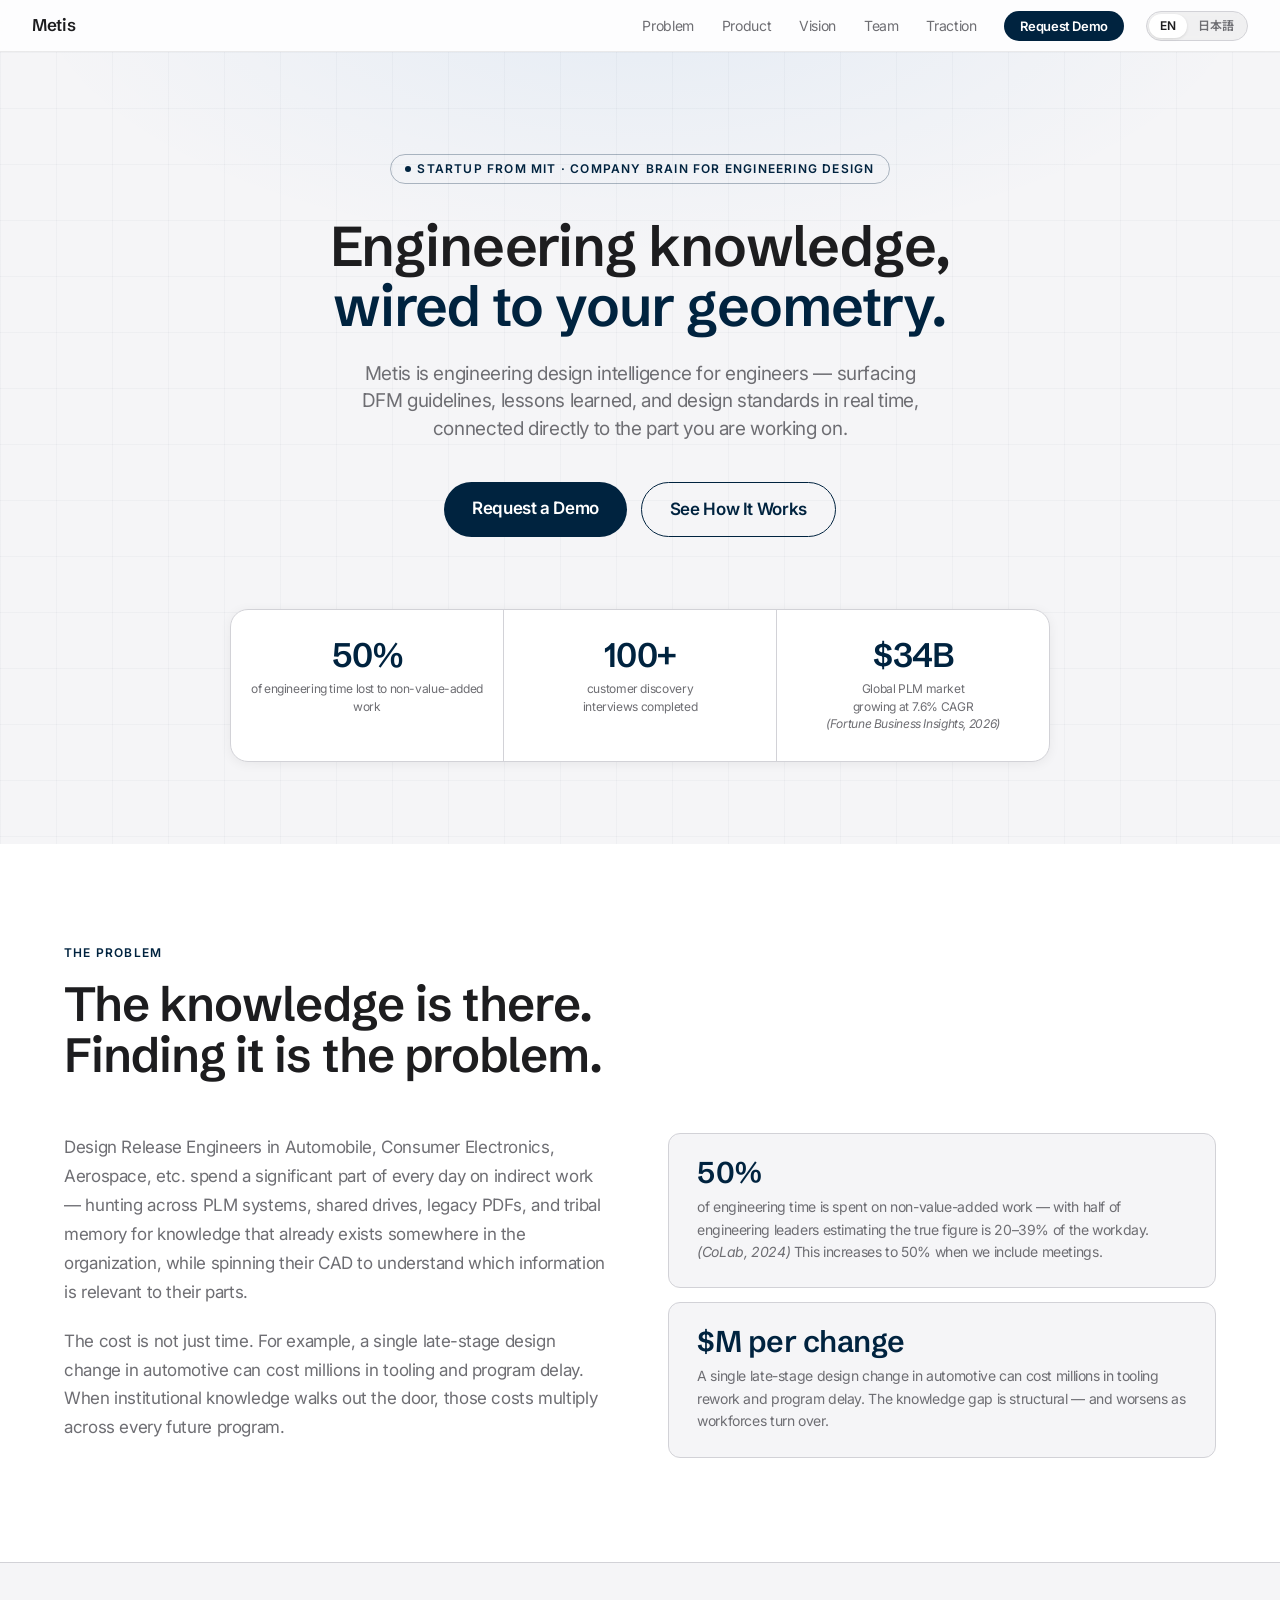
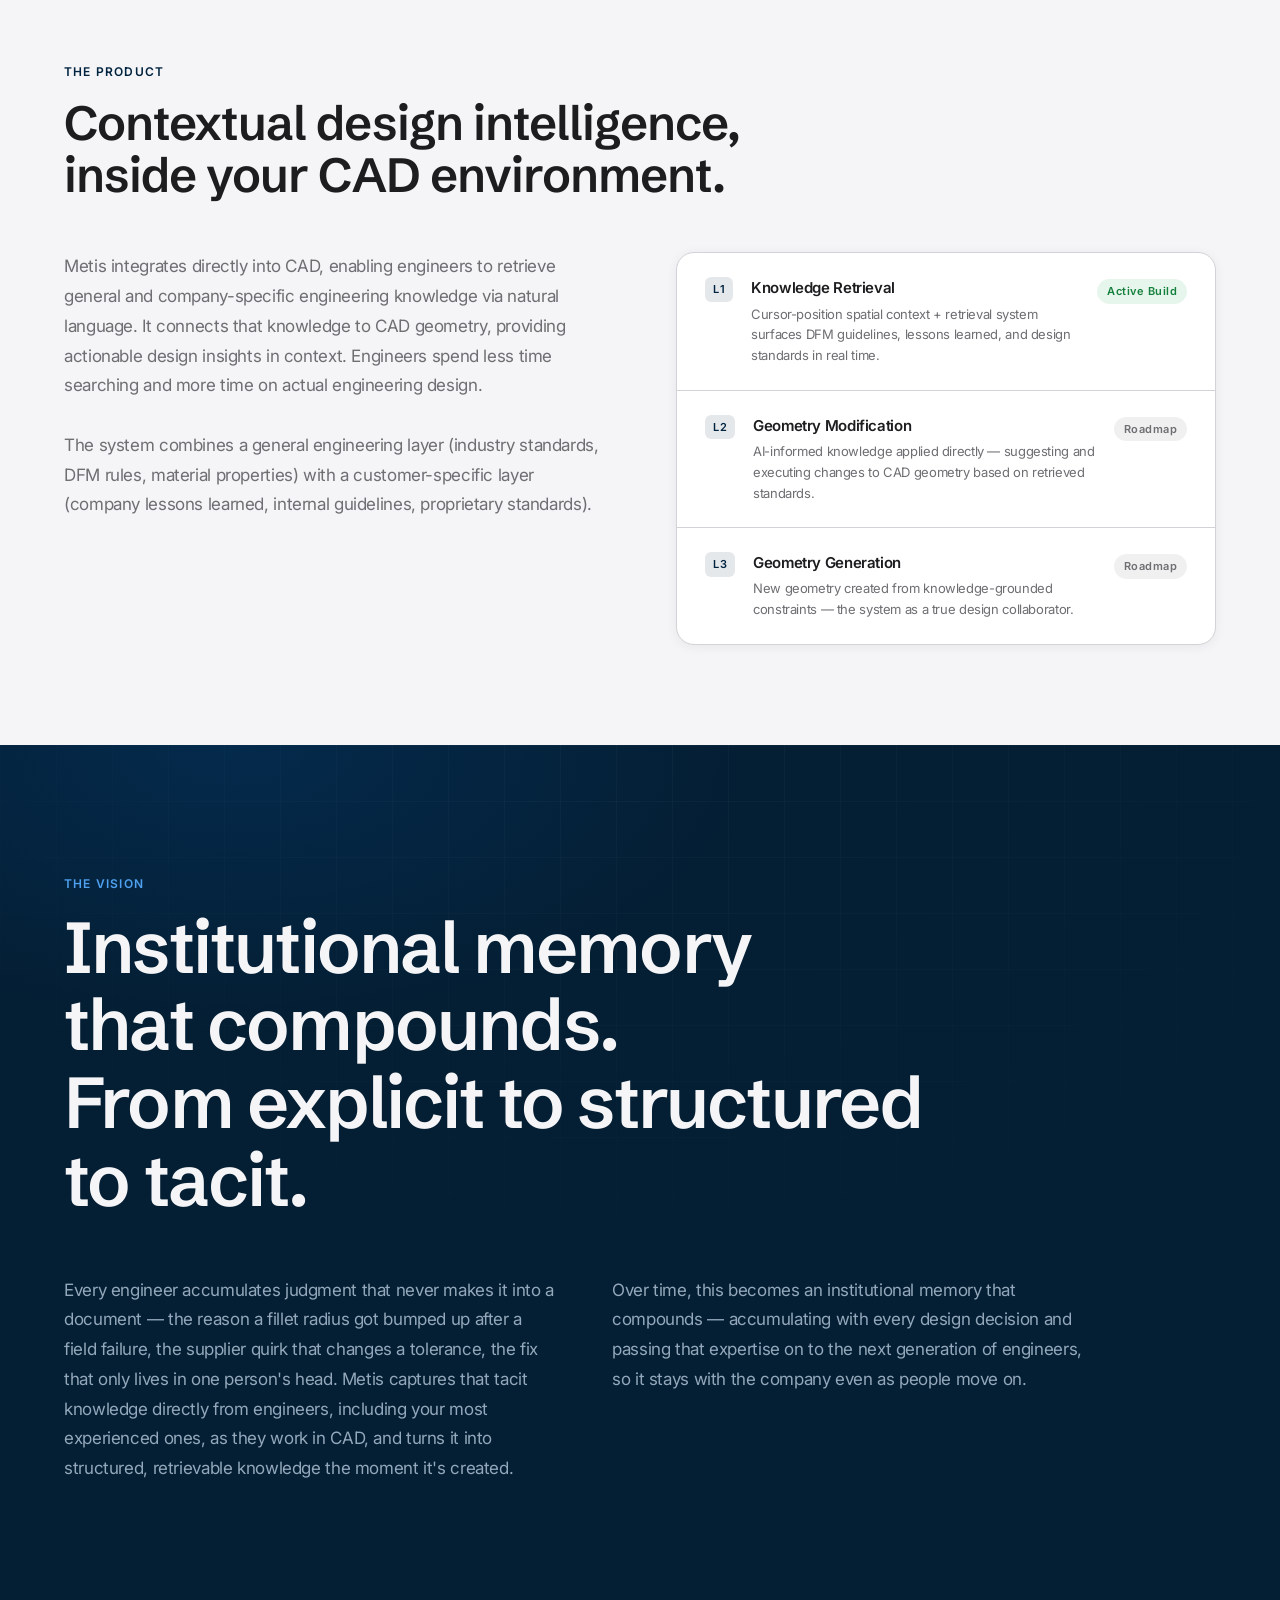
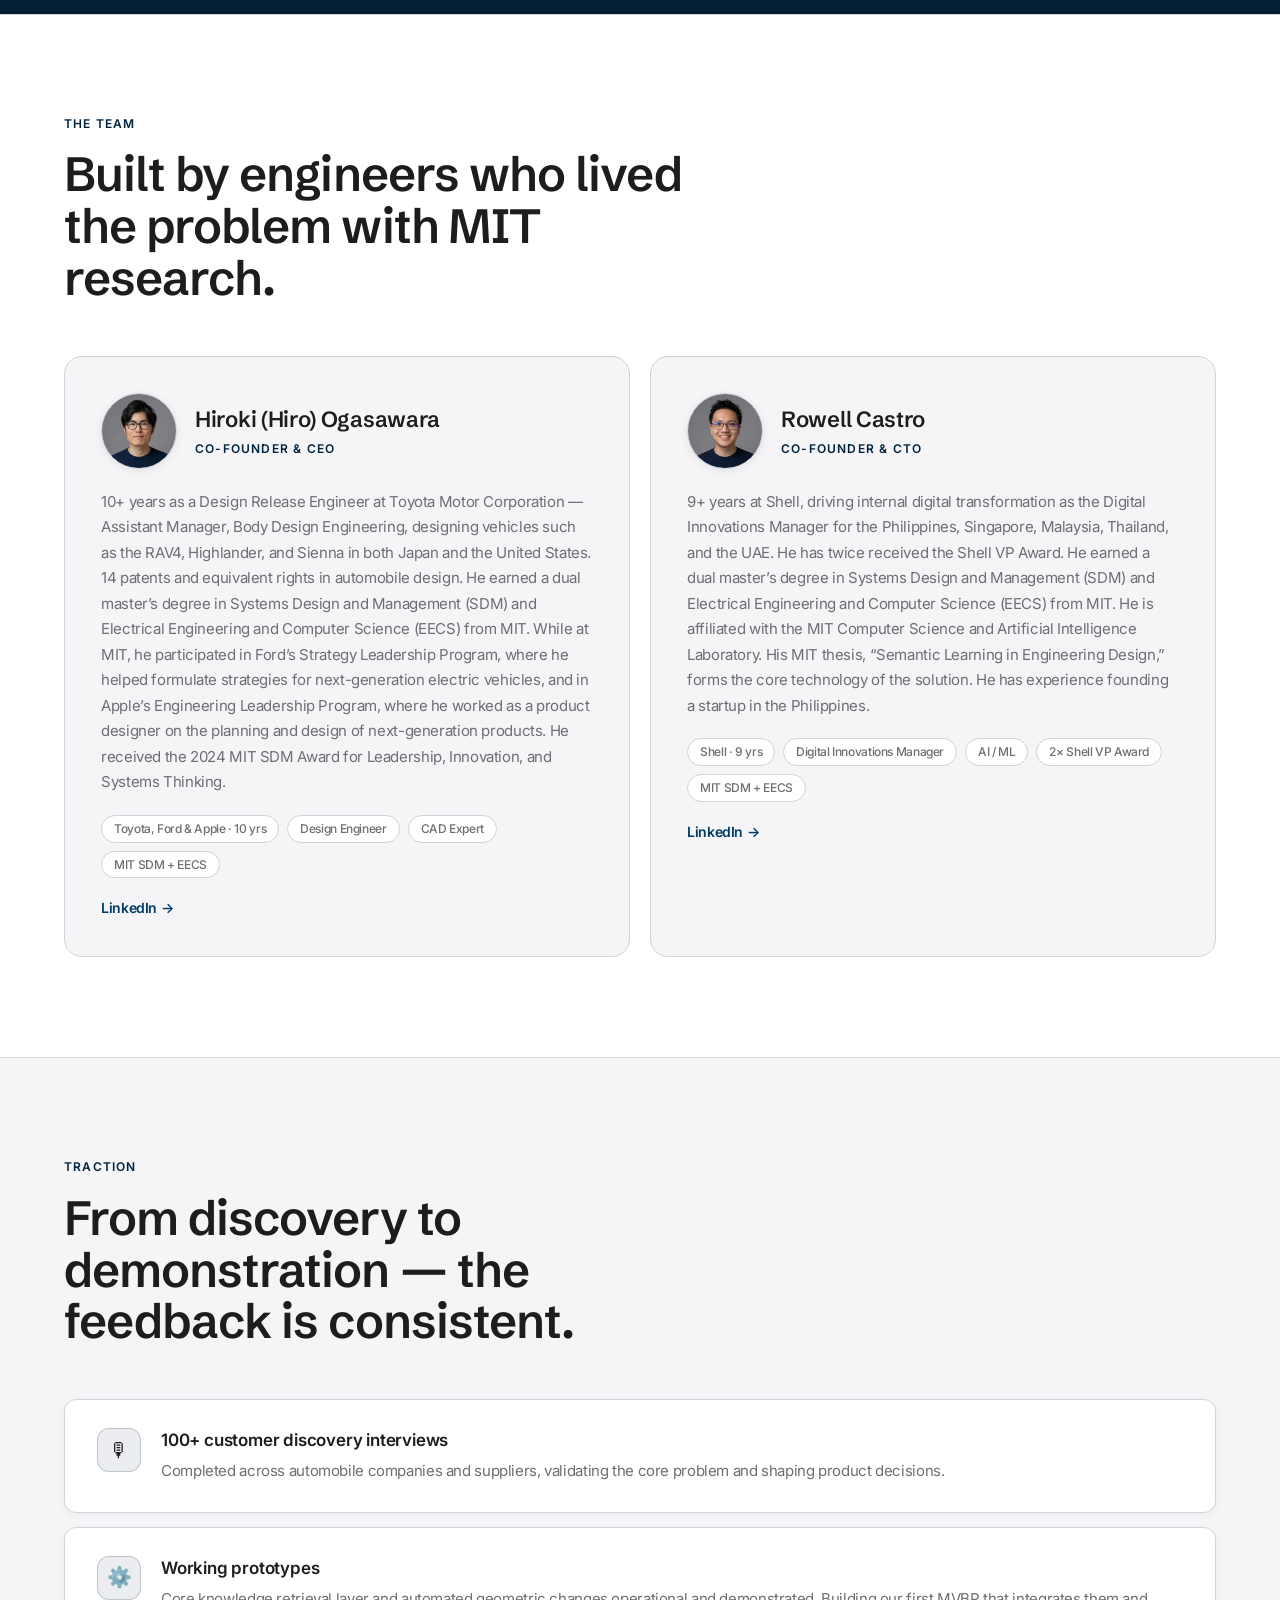
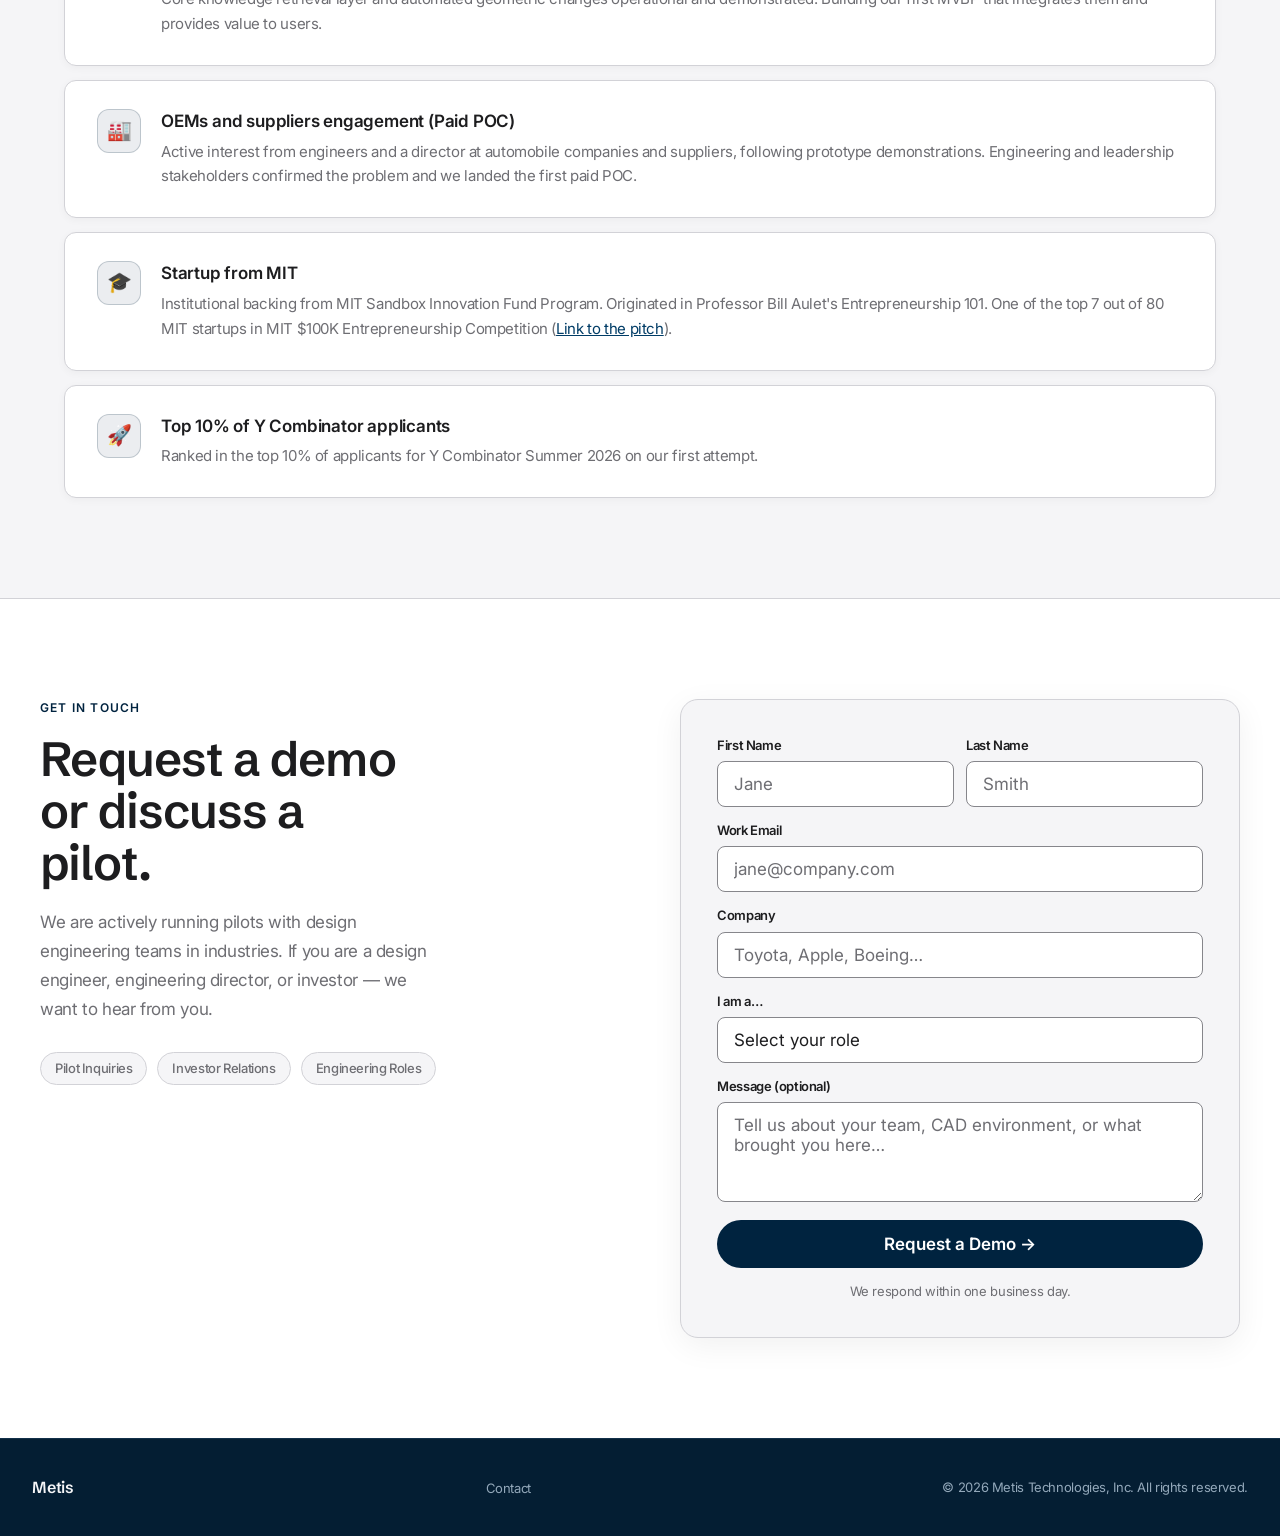
==== index.html @ aa8d649a "logo" ====
<!DOCTYPE html>
<html lang="en">
<head>
  <meta charset="UTF-8" />
  <meta name="viewport" content="width=device-width, initial-scale=1.0"/>
  <title>Metis - Company Brain for Engineering Design</title>
  <meta name="description" content="AI-powered knowledge retrieval and intelligent layer for CAD. Connecting DFM guidelines, lessons learned, and design standards directly to your geometry."/>
  <link rel="canonical" href="https://metistec.ai/"/>
  <meta property="og:type" content="website"/>
  <meta property="og:title" content="Metis - Company Brain for Engineering Design"/>
  <meta property="og:description" content="AI-powered knowledge retrieval and intelligent layer for CAD. Connecting DFM guidelines, lessons learned, and design standards directly to your geometry."/>
  <meta property="og:url" content="https://metistec.ai/"/>
  <meta property="og:image" content="https://metistec.ai/og-image.png"/>
  <meta property="og:image:width" content="1200">
  <meta property="og:image:height" content="630">
  <meta property="og:image:alt" content="Metis - Company Brain for Engineering Design">
  <meta name="twitter:card" content="summary_large_image"/>
  <meta name="twitter:title" content="Metis - Company Brain for Engineering Design"/>
  <meta name="twitter:description" content="AI-powered knowledge retrieval and intelligent layer for CAD. Connecting DFM guidelines, lessons learned, and design standards directly to your geometry."/>
  <meta name="twitter:image" content="https://metistec.ai/og-image.png"/>
  <script type="application/ld+json">
  {
    "@context": "https://schema.org",
    "@type": "Organization",
    "name": "Metis",
    "legalName": "Metis Technologies, Inc.",
    "url": "https://metistec.ai/",
    "logo": "https://metistec.ai/logo-mark.svg",
    "description": "AI-powered knowledge retrieval and intelligent layer for CAD. Connecting DFM guidelines, lessons learned, and design standards directly to your geometry."
  }
  </script>
  <link rel="icon" type="image/svg+xml" href="/favicon.svg">
  <link rel="icon" type="image/png" sizes="512x512" href="/favicon-512.png">
  <link rel="apple-touch-icon" href="/apple-touch-icon.png">
  <link rel="preconnect" href="https://fonts.googleapis.com"/>
  <link rel="preconnect" href="https://fonts.gstatic.com" crossorigin/>
  <link href="https://fonts.googleapis.com/css2?family=Inter:opsz,wght@14..32,400;14..32,500;14..32,600;14..32,700&family=Schibsted+Grotesk:wght@500;600;700&family=Noto+Sans+JP:wght@400;500;600;700&family=JetBrains+Mono:wght@400;600&display=swap" rel="stylesheet"/>
  <style>
    :root {
      /* Canvases */
      --bg-light: #f5f5f7;
      --bg-white: #ffffff;
      --bg-dark:  #041e33;   /* deep brand navy — derived from --navy, not neutral graphite */

      /* Text — light surfaces */
      --ink:    #1d1d1f;
      --text-2: #6e6e73;

      /* Text — dark surfaces */
      --ink-dark:    #f5f5f7;
      --text-dark-2: #93a8ba;

      /* Accent (navy + blue family, v0.4) */
      --navy:        #00233f;   /* primary brand, light canvas */
      --navy-link:   #003c66;   /* inline links, light canvas */
      --blue:        #0369ce;   /* accent on light canvas */
      --blue-bright: #4ea1f0;   /* accent on dark navy canvas */

      /* Borders */
      --border-soft: #d2d2d7;
      --border-mid:  #86868b;
      --border-dark: #12304a;

      /* Fonts (JP glyphs fall through Latin faces to Noto Sans JP / Hiragino) */
      --font-display: 'Schibsted Grotesk', 'SF Pro Display', 'Inter Tight', Inter, 'Noto Sans JP', 'Hiragino Kaku Gothic ProN', 'Yu Gothic', 'Helvetica Neue', Helvetica, Arial, sans-serif;
      --font-text:    'SF Pro Text', Inter, 'Noto Sans JP', 'Hiragino Kaku Gothic ProN', 'Yu Gothic', 'Helvetica Neue', Helvetica, Arial, sans-serif;
      --font-mono:    'SF Mono', 'JetBrains Mono', ui-monospace, Menlo, Monaco, monospace;

      /* Radius scale */
      --r-xs:   4px;
      --r-sm:   6px;
      --r-md:   8px;
      --r-lg:   12px;
      --r-xl:   18px;
      --r-2xl:  28px;
      --r-pill: 980px;
    }

    *, *::before, *::after { box-sizing: border-box; margin: 0; padding: 0; }
    html { scroll-behavior: smooth; }

    body {
      background: var(--bg-light);
      color: var(--ink);
      font-family: var(--font-text);
      font-size: 17px;
      line-height: 1.47;
      letter-spacing: -0.374px;
      overflow-x: hidden;
      -webkit-font-smoothing: antialiased;
    }

    /* ── NAV ── */
    nav {
      display: flex;
      justify-content: space-between;
      align-items: center;
      padding: 0 32px;
      height: 52px;
      position: sticky;
      top: 0;
      background: rgba(255, 255, 255, 0.8);
      backdrop-filter: saturate(180%) blur(20px);
      -webkit-backdrop-filter: saturate(180%) blur(20px);
      border-bottom: 1px solid rgba(0, 0, 0, 0.08);
      transition: border-color 0.2s ease;
      z-index: 100;
    }

    nav:hover {
      border-bottom-color: rgba(0, 35, 63, 0.3);
    }

    .nav-logo {
      position: relative;
      display: inline-flex;
      align-items: center;
      text-decoration: none;
    }

    .nav-logo-text {
      font-family: var(--font-display);
      font-weight: 600;
      font-size: 17px;
      letter-spacing: -0.3px;
      color: var(--ink);
      white-space: nowrap;
      will-change: opacity;
    }

    .nav-logo-text span { color: var(--navy); }

    .nav-logo-mark {
      position: absolute;
      left: 0;
      top: 50%;
      transform: translateY(-50%);
      color: var(--navy);
      opacity: 0;
      line-height: 0;
      will-change: opacity;
    }

    .nav-logo-mark svg {
      height: 22px;
      width: auto;
      display: block;
    }

    .nav-right {
      display: flex;
      align-items: center;
      gap: 22px;
    }

    .nav-links {
      display: flex;
      gap: 28px;
      list-style: none;
      align-items: center;
    }

    /* ── LANGUAGE TOGGLE ── */
    .lang-toggle {
      display: flex;
      align-items: center;
      background: rgba(0, 0, 0, 0.05);
      border: 1px solid var(--border-soft);
      border-radius: var(--r-pill);
      padding: 2px;
    }

    .lang-toggle button {
      border: none;
      background: transparent;
      font-family: var(--font-text);
      font-size: 12px;
      font-weight: 600;
      line-height: 1;
      color: var(--text-2);
      padding: 6px 11px;
      border-radius: var(--r-pill);
      cursor: pointer;
      transition: color 0.15s, background 0.15s, box-shadow 0.15s;
      white-space: nowrap;
    }

    .lang-toggle button.active {
      background: var(--bg-white);
      color: var(--ink);
      box-shadow: 0 1px 3px rgba(0, 0, 0, 0.12);
    }

    /* ── JAPANESE TYPOGRAPHY ── */
    html[lang="ja"] body { letter-spacing: 0; }
    html[lang="ja"] h1,
    html[lang="ja"] h2 { word-break: auto-phrase; }  /* keep JA phrases intact when wrapping (Chrome 119+) */
    html[lang="ja"] h1 { letter-spacing: 0.01em; line-height: 1.22; font-size: clamp(34px, 4.8vw, 50px); }
    html[lang="ja"] h2 { letter-spacing: 0.01em; line-height: 1.28; }
    html[lang="ja"] #vision h2 { font-size: clamp(34px, 5vw, 62px); }
    html[lang="ja"] .hero-eyebrow,
    html[lang="ja"] .eyebrow { letter-spacing: 0.1em; }
    html[lang="ja"] .hero-sub,
    html[lang="ja"] .problem-lead,
    html[lang="ja"] .product-desc,
    html[lang="ja"] .vision-lead,
    html[lang="ja"] .team-bio { line-height: 1.9; }

    .nav-links a {
      color: var(--text-2);
      text-decoration: none;
      font-family: var(--font-text);
      font-size: 14px;
      font-weight: 400;
      transition: color 0.15s;
    }

    .nav-links a:hover { color: var(--ink); }

    .nav-cta {
      background: var(--navy) !important;   /* nav is light canvas */
      color: #fff !important;
      padding: 7px 16px;
      border-radius: var(--r-pill);
      font-family: var(--font-text) !important;
      font-size: 13px !important;
      font-weight: 600 !important;
      transition: opacity 0.15s !important;
    }

    .nav-cta:hover { opacity: 0.85 !important; color: #fff !important; }

    /* ── HERO ── */
    #hero {
      min-height: 88vh;
      display: flex;
      flex-direction: column;
      justify-content: center;
      align-items: center;
      text-align: center;
      padding: 80px 24px 60px;
      /* faint blue glow + engineering-grid texture over the light canvas */
      background:
        radial-gradient(ellipse 75% 55% at 50% -10%, rgba(3, 105, 206, 0.07), transparent 65%),
        linear-gradient(rgba(0, 35, 63, 0.028) 1px, transparent 1px),
        linear-gradient(90deg, rgba(0, 35, 63, 0.028) 1px, transparent 1px),
        var(--bg-light);
      background-size: auto, 56px 56px, 56px 56px, auto;
    }

    .hero-eyebrow {
      display: inline-flex;
      align-items: center;
      gap: 6px;
      font-family: var(--font-text);
      font-size: 12px;
      font-weight: 600;
      color: var(--navy);
      letter-spacing: 1.2px;
      text-transform: uppercase;
      border: 1px solid rgba(0, 35, 63, 0.3);
      padding: 5px 14px;
      border-radius: var(--r-pill);
      margin-bottom: 32px;
      animation: fadeUp 0.7s ease both;
    }

    .hero-eyebrow::before {
      content: '';
      width: 6px;
      height: 6px;
      background: var(--navy);
      border-radius: 50%;
      animation: pulse 2.5s infinite;
    }

    @keyframes pulse {
      0%, 100% { opacity: 1; transform: scale(1); }
      50%       { opacity: 0.4; transform: scale(0.75); }
    }

    h1 {
      font-family: var(--font-display);
      font-weight: 600;
      font-size: clamp(40px, 5.5vw, 56px);
      line-height: 1.07;
      letter-spacing: -0.02em;
      color: var(--ink);
      max-width: 820px;
      animation: fadeUp 0.7s 0.08s ease both;
    }

    h1 .accent { color: var(--navy); }

    .hero-sub {
      font-family: var(--font-text);
      font-size: 19px;
      color: var(--text-2);
      max-width: 580px;
      margin-top: 24px;
      line-height: 1.45;
      font-weight: 400;
      animation: fadeUp 0.7s 0.16s ease both;
    }

    .hero-actions {
      display: flex;
      gap: 14px;
      margin-top: 40px;
      flex-wrap: wrap;
      justify-content: center;
      animation: fadeUp 0.7s 0.24s ease both;
    }

    .btn-primary {
      background: var(--navy);
      color: #fff;
      padding: 14px 28px;
      border: none;
      border-radius: var(--r-pill);
      font-family: var(--font-text);
      font-size: 17px;
      font-weight: 600;
      cursor: pointer;
      text-decoration: none;
      transition: opacity 0.15s, transform 0.15s;
      display: inline-block;
    }

    .btn-primary:hover { opacity: 0.88; transform: translateY(-1px); }

    .btn-secondary {
      background: transparent;
      color: var(--navy);
      padding: 14px 28px;
      border: 1px solid var(--navy);
      border-radius: var(--r-pill);
      font-family: var(--font-text);
      font-size: 17px;
      font-weight: 600;
      cursor: pointer;
      text-decoration: none;
      transition: background 0.15s;
      display: inline-block;
    }

    .btn-secondary:hover { background: rgba(0, 35, 63, 0.06); }

    .hero-stats {
      display: flex;
      gap: 0;
      margin-top: 72px;
      width: 100%;
      max-width: 820px;
      border: 1px solid var(--border-soft);
      border-radius: var(--r-xl);
      overflow: hidden;
      background: var(--bg-white);
      box-shadow: 0 2px 12px rgba(0, 0, 0, 0.06);
      animation: fadeUp 0.7s 0.32s ease both;
    }

    .stat-item {
      flex: 1;
      padding: 28px 16px;
      border-right: 1px solid var(--border-soft);
      text-align: center;
    }

    .stat-item:last-child { border-right: none; }

    .stat-num {
      font-family: var(--font-display);
      font-size: 34px;
      font-weight: 600;
      letter-spacing: -1px;
      color: var(--navy);   /* stats are on white bg, so navy not blue */
      line-height: 1;
      white-space: nowrap;
    }

    .stat-label {
      font-family: var(--font-text);
      font-size: 12px;
      color: var(--text-2);
      margin-top: 8px;
      line-height: 1.45;
      font-weight: 400;
    }

    @keyframes fadeUp {
      from { opacity: 0; transform: translateY(20px); }
      to   { opacity: 1; transform: translateY(0); }
    }

    /* ── SECTION BASE ── */
    .section {
      padding: 100px 24px;
      max-width: 1200px;
      margin: 0 auto;
    }

    /* ── EYEBROW LABELS ── */
    .eyebrow {
      font-family: var(--font-text);
      font-size: 12px;
      font-weight: 600;
      letter-spacing: 1.2px;
      text-transform: uppercase;
      color: var(--navy);
      margin-bottom: 16px;
    }

    /* ── HEADINGS ── */
    h2 {
      font-family: var(--font-display);
      font-size: clamp(32px, 4vw, 48px);
      font-weight: 600;
      letter-spacing: -0.02em;
      line-height: 1.08;
      color: var(--ink);
      max-width: 680px;
      margin-bottom: 20px;
    }

    /* ── PROBLEM ── */
    #problem { background: var(--bg-white); }

    .problem-grid {
      display: grid;
      grid-template-columns: 1fr 1fr;
      gap: 56px;
      margin-top: 52px;
      align-items: start;
    }

    .problem-lead {
      font-family: var(--font-text);
      font-size: 17px;
      color: var(--text-2);
      line-height: 1.7;
      margin-bottom: 20px;
    }

    .problem-cards {
      display: flex;
      flex-direction: column;
      gap: 14px;
    }

    .problem-card {
      background: var(--bg-light);
      border: 1px solid var(--border-soft);
      padding: 24px 28px;
      border-radius: var(--r-lg);
    }

    .problem-card .num {
      font-family: var(--font-display);
      font-size: 30px;
      font-weight: 600;
      color: var(--navy);
      letter-spacing: -0.5px;
      line-height: 1;
    }

    .problem-card .desc {
      font-family: var(--font-text);
      font-size: 14px;
      color: var(--text-2);
      margin-top: 8px;
      line-height: 1.6;
    }

    /* ── PRODUCT ── */
    #product {
      background: var(--bg-light);
      border-top: 1px solid var(--border-soft);
    }

    .product-intro {
      display: grid;
      grid-template-columns: 1fr 1fr;
      gap: 72px;
      align-items: start;
      margin-top: 52px;
    }

    .product-desc {
      font-family: var(--font-text);
      font-size: 17px;
      color: var(--text-2);
      line-height: 1.75;
    }

    .product-layers {
      display: flex;
      flex-direction: column;
      background: var(--bg-white);
      border-radius: var(--r-xl);
      overflow: hidden;
      border: 1px solid var(--border-soft);
      box-shadow: 0 2px 12px rgba(0, 0, 0, 0.06);
    }

    .layer {
      display: flex;
      align-items: flex-start;
      gap: 18px;
      padding: 24px 28px;
      border-bottom: 1px solid var(--border-soft);
      transition: background 0.15s;
    }

    .layer:last-child { border-bottom: none; }
    .layer:hover { background: var(--bg-light); }

    .layer-num {
      font-family: var(--font-text);
      font-size: 11px;
      font-weight: 600;
      color: var(--navy);
      letter-spacing: 0.5px;
      background: rgba(0, 35, 63, 0.1);
      border-radius: var(--r-sm);
      padding: 4px 8px;
      white-space: nowrap;
    }

    .layer-content { flex: 1; }

    .layer-title {
      font-family: var(--font-text);
      font-size: 15px;
      font-weight: 600;
      color: var(--ink);
      margin-bottom: 4px;
    }

    .layer-desc {
      font-family: var(--font-text);
      font-size: 13px;
      color: var(--text-2);
      line-height: 1.6;
    }

    .layer-status {
      font-family: var(--font-text);
      font-size: 11px;
      font-weight: 600;
      letter-spacing: 0.5px;
      padding: 4px 10px;
      border-radius: var(--r-pill);
      white-space: nowrap;
      align-self: flex-start;
      margin-top: 2px;
    }

    .status-active {
      background: rgba(22, 163, 74, 0.1);
      color: #15803d;
    }

    .status-next {
      background: rgba(0, 0, 0, 0.06);
      color: var(--text-2);
    }

    /* ── VISION ── */
    #vision {
      background: var(--bg-dark);
      position: relative;
      overflow: hidden;
    }

    /* soft blue glow bleeding in from the top-left */
    #vision::before {
      content: '';
      position: absolute;
      inset: 0;
      background: radial-gradient(ellipse 70% 55% at 18% 0%, rgba(3, 105, 206, 0.16), transparent 60%);
      pointer-events: none;
    }

    /* engineering-grid texture, fading out toward the bottom */
    #vision::after {
      content: '';
      position: absolute;
      inset: 0;
      background-image:
        linear-gradient(rgba(255, 255, 255, 0.03) 1px, transparent 1px),
        linear-gradient(90deg, rgba(255, 255, 255, 0.03) 1px, transparent 1px);
      background-size: 56px 56px;
      -webkit-mask-image: radial-gradient(ellipse 90% 85% at 50% 0%, black, transparent 78%);
      mask-image: radial-gradient(ellipse 90% 85% at 50% 0%, black, transparent 78%);
      pointer-events: none;
    }

    #vision .section {
      position: relative;
      z-index: 1;
      padding: 130px 24px;
    }

    #vision .eyebrow { color: var(--blue-bright); }

    #vision h2 {
      color: var(--ink-dark);
      font-size: clamp(40px, 6vw, 72px);
      letter-spacing: -0.025em;
      max-width: 860px;
    }

    .vision-cols {
      display: grid;
      grid-template-columns: 1fr 1fr;
      gap: 56px;
      margin-top: 56px;
      max-width: 1040px;
    }

    .vision-lead {
      font-family: var(--font-text);
      font-size: 17px;
      color: var(--text-dark-2);
      line-height: 1.75;
    }

    /* ── TEAM ── */
    #team { background: var(--bg-white); border-top: 1px solid var(--border-soft); }

    .team-grid {
      display: grid;
      grid-template-columns: 1fr 1fr;
      gap: 20px;
      margin-top: 52px;
    }

    .team-card {
      background: var(--bg-light);
      border: 1px solid var(--border-soft);
      padding: 36px;
      border-radius: var(--r-xl);
      transition: box-shadow 0.25s, transform 0.25s;
    }

    .team-card:hover {
      box-shadow: 0 8px 32px rgba(0, 0, 0, 0.08);
      transform: translateY(-2px);
    }

    .team-head {
      display: flex;
      align-items: center;
      gap: 18px;
      margin-bottom: 20px;
    }

    .team-photo {
      width: 76px;
      height: 76px;
      border-radius: 50%;
      object-fit: cover;
      object-position: center 25%;
      border: 1px solid var(--border-soft);
      box-shadow: 0 2px 8px rgba(0, 0, 0, 0.08);
      flex-shrink: 0;
    }

    .team-name {
      font-family: var(--font-display);
      font-size: 22px;
      font-weight: 600;
      color: var(--ink);
      letter-spacing: -0.3px;
      margin-bottom: 4px;
    }

    .team-role {
      font-family: var(--font-text);
      font-size: 12px;
      font-weight: 600;
      text-transform: uppercase;
      letter-spacing: 1.2px;
      color: var(--navy);
    }

    .team-bio {
      font-family: var(--font-text);
      font-size: 15px;
      color: var(--text-2);
      line-height: 1.7;
    }

    .team-tags {
      display: flex;
      flex-wrap: wrap;
      gap: 8px;
      margin-top: 20px;
    }

    .team-tag {
      font-family: var(--font-text);
      font-size: 12px;
      font-weight: 500;
      color: var(--text-2);
      background: var(--bg-white);
      border: 1px solid var(--border-soft);
      padding: 4px 12px;
      border-radius: var(--r-pill);
    }

    /* ── TRACTION ── */
    #traction { background: var(--bg-light); border-top: 1px solid var(--border-soft); }

    .traction-list {
      display: flex;
      flex-direction: column;
      gap: 14px;
      margin-top: 52px;
    }

    .traction-item {
      display: flex;
      align-items: flex-start;
      gap: 20px;
      padding: 28px 32px;
      background: var(--bg-white);
      border: 1px solid var(--border-soft);
      border-radius: var(--r-lg);
      box-shadow: 0 2px 8px rgba(0, 0, 0, 0.04);
      transition: box-shadow 0.2s, transform 0.2s;
    }

    .traction-item:hover {
      box-shadow: 0 8px 24px rgba(0, 0, 0, 0.08);
      transform: translateY(-1px);
    }

    .traction-icon {
      width: 44px;
      height: 44px;
      background: rgba(0, 35, 63, 0.08);
      border: 1px solid rgba(0, 35, 63, 0.2);
      border-radius: var(--r-lg);
      display: flex;
      align-items: center;
      justify-content: center;
      font-size: 20px;
      flex-shrink: 0;
    }

    .traction-title {
      font-family: var(--font-text);
      font-size: 17px;
      font-weight: 600;
      color: var(--ink);
      margin-bottom: 6px;
      letter-spacing: -0.2px;
    }

    .traction-desc {
      font-family: var(--font-text);
      font-size: 15px;
      color: var(--text-2);
      line-height: 1.65;
    }

    .traction-desc a {
      color: var(--navy-link);
      text-decoration: underline;
    }

    .traction-desc a:hover { opacity: 0.75; }

    /* ── CONTACT ── */
    #contact {
      background: var(--bg-white);
      padding: 100px 24px;
      border-top: 1px solid var(--border-soft);
    }

    .contact-wrap {
      max-width: 1200px;
      margin: 0 auto;
      display: grid;
      grid-template-columns: 1fr 1fr;
      gap: 80px;
      align-items: start;
    }

    .contact-copy h2 { max-width: 380px; }

    .contact-copy p {
      font-family: var(--font-text);
      font-size: 17px;
      color: var(--text-2);
      line-height: 1.7;
      margin-top: 16px;
      max-width: 400px;
    }

    .contact-badges {
      display: flex;
      gap: 10px;
      margin-top: 28px;
      flex-wrap: wrap;
    }

    .badge {
      font-family: var(--font-text);
      font-size: 13px;
      font-weight: 500;
      color: var(--text-2);
      background: var(--bg-light);
      border: 1px solid var(--border-soft);
      padding: 6px 14px;
      border-radius: var(--r-pill);
    }

    /* ── FORM ── */
    .demo-form {
      display: flex;
      flex-direction: column;
      gap: 14px;
      background: var(--bg-light);
      border: 1px solid var(--border-soft);
      border-radius: var(--r-xl);
      padding: 36px;
      box-shadow: 0 8px 32px rgba(0, 0, 0, 0.06);
    }

    .form-row {
      display: grid;
      grid-template-columns: 1fr 1fr;
      gap: 12px;
    }

    .form-group {
      display: flex;
      flex-direction: column;
      gap: 6px;
    }

    .form-group label {
      font-family: var(--font-text);
      font-size: 13px;
      font-weight: 600;
      color: var(--ink);
    }

    .form-group input,
    .form-group select,
    .form-group textarea {
      background: var(--bg-white);
      border: 1px solid var(--border-mid);
      border-radius: var(--r-md);
      padding: 12px 16px;
      font-family: var(--font-text);
      font-size: 17px;
      color: var(--ink);
      outline: none;
      transition: border-color 0.15s, box-shadow 0.15s;
      width: 100%;
      appearance: none;
    }

    .form-group input::placeholder,
    .form-group textarea::placeholder {
      color: var(--text-2);
    }

    .form-group input:focus,
    .form-group select:focus,
    .form-group textarea:focus {
      border-color: var(--navy);
      box-shadow: 0 0 0 2px rgba(0, 35, 63, 0.2);
    }

    .form-group select option { background: var(--bg-white); }

    .form-group textarea {
      resize: vertical;
      min-height: 100px;
    }

    .form-submit {
      background: var(--navy);   /* contact section is light canvas */
      color: #fff;
      padding: 14px 28px;
      border: none;
      border-radius: var(--r-pill);
      font-family: var(--font-text);
      font-size: 17px;
      font-weight: 600;
      cursor: pointer;
      transition: opacity 0.15s, transform 0.15s;
      width: 100%;
      margin-top: 4px;
    }

    .form-submit:hover { opacity: 0.88; transform: translateY(-1px); }

    .form-note {
      font-family: var(--font-text);
      font-size: 13px;
      color: var(--text-2);
      text-align: center;
    }

    /* ── SUCCESS STATE ── */
    .form-success {
      display: none;
      text-align: center;
      padding: 56px 24px;
      background: var(--bg-light);
      border: 1px solid var(--border-soft);
      border-radius: var(--r-xl);
    }

    .form-success.show { display: block; }

    .form-success h3 {
      font-family: var(--font-display);
      font-size: 26px;
      font-weight: 600;
      color: var(--ink);
      margin-bottom: 12px;
      letter-spacing: -0.3px;
    }

    .form-success p {
      font-family: var(--font-text);
      color: var(--text-2);
      font-size: 15px;
    }

    /* ── FOOTER ── */
    footer {
      padding: 36px 32px;
      display: flex;
      justify-content: space-between;
      align-items: center;
      flex-wrap: wrap;
      gap: 16px;
      background: var(--bg-dark);   /* dark navy — bookends the Vision section */
      border-top: 1px solid var(--border-dark);
    }

    .footer-logo {
      font-family: var(--font-display);
      font-weight: 600;
      font-size: 16px;
      color: var(--ink-dark);
      letter-spacing: -0.2px;
    }

    .footer-logo span { color: var(--blue-bright); }

    .footer-copy {
      font-family: var(--font-text);
      font-size: 13px;
      color: var(--text-dark-2);
    }

    .footer-links {
      display: flex;
      gap: 24px;
      list-style: none;
    }

    .footer-links a {
      font-family: var(--font-text);
      font-size: 13px;
      color: var(--text-dark-2);
      text-decoration: none;
      transition: color 0.15s;
    }

    .footer-links a:hover { color: var(--ink-dark); }

    /* ── SCROLL REVEAL ── */
    .reveal {
      opacity: 0;
      transform: translateY(20px);
      transition: opacity 0.65s ease, transform 0.65s ease;
    }

    .reveal.visible {
      opacity: 1;
      transform: none;
    }

    /* ── RESPONSIVE ── */
    @media (max-width: 768px) {
      nav { padding: 0 16px; }
      .nav-links { display: none; }
      #hero { min-height: 70vh; padding: 64px 20px 48px; }
      h1 { font-size: clamp(36px, 8vw, 48px); }
      .hero-stats { flex-direction: column; }
      .stat-item { border-right: none; border-bottom: 1px solid var(--border-soft); }
      .stat-item:last-child { border-bottom: none; }
      .section { padding: 72px 20px; }
      #vision .section { padding: 88px 20px; }
      #vision h2 { font-size: clamp(36px, 9vw, 48px); }
      .vision-cols { grid-template-columns: 1fr; gap: 28px; margin-top: 36px; }
      .problem-grid { grid-template-columns: 1fr; gap: 36px; }
      .product-intro { grid-template-columns: 1fr; gap: 36px; margin-top: 36px; }
      .team-grid { grid-template-columns: 1fr; }
      .contact-wrap { grid-template-columns: 1fr; gap: 40px; }
      .form-row { grid-template-columns: 1fr; }
      #contact { padding: 72px 20px; }
      footer { padding: 24px 20px; flex-direction: column; text-align: center; }
      .demo-form { padding: 24px; }
    }
  </style>
</head>
<body>

  <!-- NAV -->
  <nav>
    <a href="#" class="nav-logo" id="navLogo">
      <span class="nav-logo-text">Metis</span>
      <span class="nav-logo-mark" aria-hidden="true">
        <img src="logo-mark.svg" alt="Metis" height="22"/>
      </span>
    </a>
    <div class="nav-right">
      <ul class="nav-links">
        <li><a href="#problem" data-i18n="navProblem">Problem</a></li>
        <li><a href="#product" data-i18n="navProduct">Product</a></li>
        <li><a href="#vision" data-i18n="navVision">Vision</a></li>
        <li><a href="#team" data-i18n="navTeam">Team</a></li>
        <li><a href="#traction" data-i18n="navTraction">Traction</a></li>
        <li><a href="#contact" class="nav-cta" data-i18n="navCta">Request Demo</a></li>
      </ul>
      <div class="lang-toggle" role="group" aria-label="Language">
        <button type="button" data-lang="en" class="active">EN</button>
        <button type="button" data-lang="ja">日本語</button>
      </div>
    </div>
  </nav>

  <!-- HERO -->
  <section id="hero">
    <div class="hero-eyebrow" data-i18n="heroEyebrow">Startup from MIT · Company Brain for Engineering Design </div>
    <h1 data-i18n="heroH1">
      Engineering knowledge,<br/>
      <span class="accent">wired to your geometry.</span>
    </h1>
    <p class="hero-sub" data-i18n="heroSub">
      Metis is engineering design intelligence for engineers —
      surfacing DFM guidelines, lessons learned, and design standards in real time,
      connected directly to the part you are working on.
    </p>
    <div class="hero-actions">
      <a href="#contact" class="btn-primary" data-i18n="ctaDemo">Request a Demo</a>
      <a href="#product" class="btn-secondary" data-i18n="ctaHow">See How It Works</a>
    </div>
    <div class="hero-stats">
      <div class="stat-item">
        <div class="stat-num">50%</div>
        <div class="stat-label" data-i18n="stat1">of engineering time lost to non-value-added work</div>
      </div>
      <div class="stat-item">
        <div class="stat-num">100+</div>
        <div class="stat-label" data-i18n="stat2">customer discovery<br/>interviews completed</div>
      </div>
      <div class="stat-item">
        <div class="stat-num">$34B</div>
        <div class="stat-label" data-i18n="stat3">Global PLM market<br/>growing at 7.6% CAGR<br/><em>(Fortune Business Insights, 2026)</em></div>
      </div>
    </div>
  </section>

  <!-- PROBLEM -->
  <section id="problem">
    <div class="section reveal">
      <div class="eyebrow" data-i18n="pEyebrow">The Problem</div>
      <h2 data-i18n="pH2">The knowledge is there.<br/>Finding it is the problem.</h2>
      <div class="problem-grid">
        <div>
          <p class="problem-lead" data-i18n="pLead1">
            Design Release Engineers in Automobile, Consumer Electronics, Aerospace, etc. spend a
            significant part of every day on indirect work — hunting across PLM systems,
            shared drives, legacy PDFs, and tribal memory for knowledge that already
            exists somewhere in the organization, while spinning their CAD to understand
            which information is relevant to their parts.
          </p>
          <p class="problem-lead" data-i18n="pLead2">
            The cost is not just time. For example, a single late-stage design change in automotive can
            cost millions in tooling and program delay. When institutional knowledge walks
            out the door, those costs multiply across every future program.
          </p>
        </div>
        <div class="problem-cards">
          <div class="problem-card">
            <div class="num">50%</div>
            <div class="desc" data-i18n="pc1Desc">of engineering time is spent on non-value-added work — with half of engineering leaders estimating the true figure is 20–39% of the workday. <em>(CoLab, 2024)</em> This increases to 50% when we include meetings.</div>
          </div>
          <div class="problem-card">
            <div class="num" data-i18n="pc2Num">$M per change</div>
            <div class="desc" data-i18n="pc2Desc">A single late-stage design change in automotive can cost millions in tooling rework and program delay. The knowledge gap is structural — and worsens as workforces turn over.</div>
          </div>
        </div>
      </div>
    </div>
  </section>

  <!-- PRODUCT -->
  <section id="product">
    <div class="section reveal">
      <div class="eyebrow" data-i18n="prodEyebrow">The Product</div>
      <h2 data-i18n="prodH2">Contextual design intelligence, inside your CAD environment.</h2>

      <div class="product-intro">
        <p class="product-desc" data-i18n="prodDesc">
          Metis integrates directly into CAD,
          enabling engineers to retrieve general and company-specific engineering knowledge
          via natural language. It connects that knowledge to CAD geometry,
          providing actionable design insights in context.
          Engineers spend less time searching and more time on actual engineering design.
          <br/><br/>
          The system combines a general engineering layer (industry standards, DFM rules,
          material properties) with a customer-specific layer (company lessons learned,
          internal guidelines, proprietary standards).
        </p>

        <div class="product-layers">
          <div class="layer">
            <div class="layer-num">L1</div>
            <div class="layer-content">
              <div class="layer-title" data-i18n="l1Title">Knowledge Retrieval</div>
              <div class="layer-desc" data-i18n="l1Desc">Cursor-position spatial context + retrieval system surfaces DFM guidelines, lessons learned, and design standards in real time.</div>
            </div>
            <span class="layer-status status-active" data-i18n="stActive">Active Build</span>
          </div>
          <div class="layer">
            <div class="layer-num">L2</div>
            <div class="layer-content">
              <div class="layer-title" data-i18n="l2Title">Geometry Modification</div>
              <div class="layer-desc" data-i18n="l2Desc">AI-informed knowledge applied directly — suggesting and executing changes to CAD geometry based on retrieved standards.</div>
            </div>
            <span class="layer-status status-next" data-i18n="stRoadmap">Roadmap</span>
          </div>
          <div class="layer">
            <div class="layer-num">L3</div>
            <div class="layer-content">
              <div class="layer-title" data-i18n="l3Title">Geometry Generation</div>
              <div class="layer-desc" data-i18n="l3Desc">New geometry created from knowledge-grounded constraints — the system as a true design collaborator.</div>
            </div>
            <span class="layer-status status-next" data-i18n="stRoadmap">Roadmap</span>
          </div>
        </div>
      </div>
    </div>
  </section>

  <!-- VISION -->
  <section id="vision">
    <div class="section reveal">
      <div class="eyebrow" data-i18n="vEyebrow">The Vision</div>
      <h2 data-i18n="vH2">Institutional memory<br/>that compounds.<br/>From explicit to structured to tacit.</h2>
      <div class="vision-cols">
        <p class="vision-lead" data-i18n="vLead1">
          Every engineer accumulates judgment that never makes it into a document —
          the reason a fillet radius got bumped up after a field failure, the supplier
          quirk that changes a tolerance, the fix that only lives in one person's head.
          Metis captures that tacit knowledge directly from engineers, including
          your most experienced ones, as they work in CAD, and turns it into structured,
          retrievable knowledge the moment it's created.
        </p>
        <p class="vision-lead" data-i18n="vLead2">
          Over time, this becomes an institutional memory that compounds — accumulating
          with every design decision and passing that expertise on to the next generation
          of engineers, so it stays with the company even as people move on.
        </p>
      </div>
    </div>
  </section>

  <!-- TEAM -->
  <section id="team">
    <div class="section reveal">
      <div class="eyebrow" data-i18n="tEyebrow">The Team</div>
      <h2 data-i18n="tH2">Built by engineers who lived the problem with MIT research.</h2>

      <div class="team-grid">
        <div class="team-card">
          <div class="team-head">
            <img class="team-photo" src="Hiro.jpeg" alt="Headshot of Hiroki Ogasawara"/>
            <div>
              <div class="team-name" data-i18n="nameHiro">Hiroki (Hiro) Ogasawara</div>
              <div class="team-role" data-i18n="roleCeo">Co-Founder &amp; CEO</div>
            </div>
          </div>
          <p class="team-bio" data-i18n="bioHiro">
            10+ years as a Design Release Engineer at Toyota Motor Corporation — Assistant Manager, 
            Body Design Engineering, designing vehicles such as the RAV4, Highlander, and Sienna in 
            both Japan and the United States. 14 patents and equivalent rights in automobile design. 
            He earned a dual master’s degree in Systems Design and Management (SDM) and Electrical Engineering and Computer Science (EECS) from MIT. 
            While at MIT, he participated in Ford’s Strategy Leadership Program, where he helped formulate strategies for next-generation electric vehicles, 
            and in Apple’s Engineering Leadership Program, where he worked as a product designer on the planning and design of next-generation products. 
            He received the 2024 MIT SDM Award for Leadership, Innovation, and Systems Thinking.
          </p>
          <div class="team-tags">
            <span class="team-tag" data-i18n="tagH1">Toyota, Ford &amp; Apple · 10 yrs</span>
            <span class="team-tag" data-i18n="tagH2">Design Engineer</span>
            <span class="team-tag" data-i18n="tagH3">CAD Expert</span>
            <span class="team-tag">MIT SDM + EECS</span>
          </div>
          <a href="https://www.linkedin.com/in/hiroki-ogasawara/" target="_blank" rel="noopener" style="display:inline-block;margin-top:20px;font-size:14px;font-weight:600;color:var(--navy-link);text-decoration:none;">LinkedIn →</a>
        </div>
        <div class="team-card">
          <div class="team-head">
            <img class="team-photo" src="Rowell.jpeg" alt="Headshot of Rowell Castro"/>
            <div>
              <div class="team-name" data-i18n="nameRowell">Rowell Castro</div>
              <div class="team-role" data-i18n="roleCto">Co-Founder &amp; CTO</div>
            </div>
          </div>
          <p class="team-bio" data-i18n="bioRowell">
            9+ years at Shell, driving internal digital transformation as the Digital Innovations Manager 
            for the Philippines, Singapore, Malaysia, Thailand, and the UAE. 
            He has twice received the Shell VP Award. 
            He earned a dual master’s degree in Systems Design and Management (SDM) and Electrical Engineering and Computer Science (EECS) from MIT. 
            He is affiliated with the MIT Computer Science and Artificial Intelligence Laboratory. 
            His MIT thesis, “Semantic Learning in Engineering Design,” forms the core technology of the solution. 
            He has experience founding a startup in the Philippines.
          </p>
          <div class="team-tags">
            <span class="team-tag" data-i18n="tagR1">Shell · 9 yrs</span>
            <span class="team-tag" data-i18n="tagR2">Digital Innovations Manager</span>
            <span class="team-tag">AI / ML</span>
            <span class="team-tag" data-i18n="tagR4">2× Shell VP Award</span>
            <span class="team-tag">MIT SDM + EECS</span>
          </div>
          <a href="https://www.linkedin.com/in/rowelldgcastro/" target="_blank" rel="noopener" style="display:inline-block;margin-top:20px;font-size:14px;font-weight:600;color:var(--navy-link);text-decoration:none;">LinkedIn →</a>
        </div>
      </div>
    </div>
  </section>

  <!-- TRACTION -->
  <section id="traction">
    <div class="section reveal">
      <div class="eyebrow" data-i18n="trEyebrow">Traction</div>
      <h2 data-i18n="trH2">From discovery to demonstration — the feedback is consistent.</h2>
      <div class="traction-list">
        <div class="traction-item">
          <div class="traction-icon">🎙</div>
          <div class="traction-text">
            <div class="traction-title" data-i18n="tr1T">100+ customer discovery interviews</div>
            <div class="traction-desc" data-i18n="tr1D">Completed across automobile companies and suppliers, validating the core problem and shaping product decisions.</div>
          </div>
        </div>
        <div class="traction-item">
          <div class="traction-icon">⚙️</div>
          <div class="traction-text">
            <div class="traction-title" data-i18n="tr2T">Working prototypes</div>
            <div class="traction-desc" data-i18n="tr2D">Core knowledge retrieval layer and automated geometric changes operational and demonstrated. Building our first MVBP that integrates them and provides value to users.</div>
          </div>
        </div>
        <div class="traction-item">
          <div class="traction-icon">🏭</div>
          <div class="traction-text">
            <div class="traction-title" data-i18n="tr3T">OEMs and suppliers engagement (Paid POC)</div>
            <div class="traction-desc" data-i18n="tr3D">Active interest from engineers and a director at automobile companies and suppliers, following prototype demonstrations. Engineering and leadership stakeholders confirmed the problem and we landed the first paid POC.</div>
          </div>
        </div>
        <div class="traction-item">
          <div class="traction-icon">🎓</div>
          <div class="traction-text">
            <div class="traction-title" data-i18n="tr4T">Startup from MIT</div>
            <div class="traction-desc" data-i18n="tr4D">Institutional backing from MIT Sandbox Innovation Fund Program. Originated in Professor Bill Aulet's Entrepreneurship 101. One of the top 7 out of 80 MIT startups in MIT $100K Entrepreneurship Competition (<a href="https://www.youtube.com/live/wkhGFYeK5D4?si=vFq5sny27AhLlAWw&t=3605">Link to the pitch</a>).</div>
          </div>
        </div>
        <div class="traction-item">
          <div class="traction-icon">🚀</div>
          <div class="traction-text">
            <div class="traction-title" data-i18n="tr5T">Top 10% of Y Combinator applicants</div>
            <div class="traction-desc" data-i18n="tr5D">Ranked in the top 10% of applicants for Y Combinator Summer 2026 on our first attempt.</div>
          </div>
        </div>
      </div>
    </div>
  </section>

  <!-- CONTACT -->
  <section id="contact">
    <div class="contact-wrap reveal">
      <div class="contact-copy">
        <div class="eyebrow" data-i18n="cEyebrow">Get In Touch</div>
        <h2 data-i18n="cH2">Request a demo or discuss a pilot.</h2>
        <p data-i18n="cP">
          We are actively running pilots with design engineering teams in industries. If you are a design engineer, engineering director, or investor — we want
          to hear from you.
        </p>
        <div class="contact-badges">
          <span class="badge" data-i18n="badge1">Pilot Inquiries</span>
          <span class="badge" data-i18n="badge2">Investor Relations</span>
          <span class="badge" data-i18n="badge3">Engineering Roles</span>
        </div>
      </div>

      <div>
        <div class="demo-form" id="demoForm">
          <div class="form-row">
            <div class="form-group">
              <label data-i18n="fFirst">First Name</label>
              <input type="text" id="firstName" placeholder="Jane" data-i18n-ph="phFirst" required/>
            </div>
            <div class="form-group">
              <label data-i18n="fLast">Last Name</label>
              <input type="text" id="lastName" placeholder="Smith" data-i18n-ph="phLast" required/>
            </div>
          </div>
          <div class="form-group">
            <label data-i18n="fEmail">Work Email</label>
            <input type="email" id="email" placeholder="jane@company.com" data-i18n-ph="phEmail" required/>
          </div>
          <div class="form-group">
            <label data-i18n="fCompany">Company</label>
            <input type="text" id="company" placeholder="Toyota, Apple, Boeing…" data-i18n-ph="phCompany"/>
          </div>
          <div class="form-group">
            <label data-i18n="fRole">I am a…</label>
            <select id="role">
              <option value="" data-i18n="opt0">Select your role</option>
              <option data-i18n="opt1">Design Release Engineer (DRE)</option>
              <option data-i18n="opt2">Engineering Manager / Director</option>
              <option data-i18n="opt3">Investor / VC</option>
              <option data-i18n="opt4">CAD / PLM Administrator</option>
              <option data-i18n="opt5">Other</option>
            </select>
          </div>
          <div class="form-group">
            <label data-i18n="fMsg">Message (optional)</label>
            <textarea id="message" placeholder="Tell us about your team, CAD environment, or what brought you here…" data-i18n-ph="phMsg"></textarea>
          </div>
          <button class="form-submit" onclick="handleSubmit()" data-i18n="fSubmit">Request a Demo →</button>
          <div class="form-note" data-i18n="fNote">We respond within one business day.</div>
        </div>
        <div class="form-success" id="formSuccess">
          <h3 data-i18n="successH">Request received.</h3>
          <p data-i18n="successP">Thanks for reaching out — we will be in touch within one business day.</p>
        </div>
      </div>
    </div>
  </section>

  <!-- FOOTER -->
  <footer>
    <div class="footer-logo">Metis</div>
    <ul class="footer-links">
      <li><a href="mailto:hiro@metistec.ai" data-i18n="footContact">Contact</a></li>
    </ul>
    <div class="footer-copy" data-i18n="footCopy">© 2026 Metis Technologies, Inc. All rights reserved.</div>
  </footer>

  <script>
    /* ── I18N ── */
    const JA = {
      navProblem: '課題', navProduct: 'プロダクト', navVision: 'ビジョン', navTeam: 'チーム',
      navTraction: 'トラクション', navCta: 'デモを申し込む',
      heroEyebrow: 'MIT発 · エンジニアリングデザインのための企業の頭脳',
      heroH1: '設計部品につながった<br/><span class="accent">企業の集合知</span>',
      heroSub: 'Metisはハードウェア設計者のためのエンジニアリングデザインインテリジェンスを提供します。製品化設計ガイドライン、過去プロジェクト知見、設計標準をリアルタイムに抽出し、高品質な部品の効率的な設計を実現します。',
      ctaDemo: 'デモを申し込む', ctaHow: 'プロダクトを見る',
      stat1: '設計者の時間のうち<br/>非正味業務に費やされる割合',
      stat2: 'ハードウェア設計者への<br/>カスタマーインタビュー実施数',
      stat3: '世界のCAD & PLM市場規模<br/>年率7.6%で成長<br/><em>（Fortune Business Insights, 2026）</em>',
      pEyebrow: '課題',
      pH2: '企業内の設計情報が<br/>至る所に点在。',
      pLead1: '自動車、コンシューマーエレクトロニクス、航空宇宙などのハードウェア設計者たちは、毎日のかなりの時間を非正味業務に費やしています。PLMシステム、共有ドライブ、古いPDF、属人的な記憶等、企業内のあらゆる場所に散らばった知見を探し回りながら、CADでの設計業務を行なっています。',
      pLead2: '失われるのは時間だけではありません。例えば、自動車開発における後工程での設計変更は、金型改修とプログラム遅延で数百万ドル規模のコストになり得ます。企業の知見が人とともに流出すれば、そのコストは将来のすべてのプログラムで膨らみ続けます。',
      pc1Desc: 'ハードウェア設計者の時間のうち非正味業務が占める割合。エンジニアリングリーダーの半数は実態を勤務時間の20〜39%と推定<em>（CoLab, 2024）</em>。会議を含めると50%に達します。',
      pc2Num: '変更1件で数百万円以上のコスト',
      pc2Desc: '自動車開発における後工程の設計変更は、1件で金型改修とプログラム遅延により数百万円以上のコストが発生。知見のギャップは構造的な問題であり、人材の入れ替わりとともに悪化します。',
      prodEyebrow: 'プロダクト',
      prodH2: 'CAD環境の中に存在する、エンジニアリングデザインのための頭脳。',
      prodDesc: 'MetisはCADに直接統合され、ハードウェア設計者は自然言語で一般知見と企業固有の知見を検索できます。抽出した知見をCADの形状に結びつけ、コンテキストに基づいた実行可能な設計知見を提供。ハードウェア設計者は探す時間を減らし、本来のエンジニアリングデザインに集中できます。<br/><br/>本システムは、一般知見コンテキスト（産業標準、製品化設計ルール、材料特性）と固有知見コンテキスト（過去プロジェクト知見、内規、独自標準）を統合し、企業の集合知を生成します。',
      l1Title: 'CAD内集合知生成',
      l1Desc: 'カーソル位置の空間コンテキストと検索システムにより、製品化設計ガイドライン・過去知見・設計標準をリアルタイムに抽出。',
      l2Title: 'CAD内形状自動修正',
      l2Desc: '企業の集合知と設計者の最終判断に応じて、CAD形状への変更をAIが提案・実行。',
      l3Title: 'CAD内形状自動生成',
      l3Desc: '集合知と与えられた要件に基づき、形状を０から生成。',
      stActive: '開発中', stRoadmap: '開発予定',
      vEyebrow: 'ビジョン',
      vH2: '蓄積される企業の集合知<br/>形式知から構造知へ、そして暗黙知も。',
      vLead1: 'どのエンジニアも、ドキュメントには残らない判断を積み重ねています。市場不具合を受けてフィレット半径を大きくした理由、公差を変えざるを得ないサプライヤー特有の癖、一人の頭の中にしかない対策。Metisは、最も経験豊富な人を含む現場のエンジニアがCADで作業するそばから、こうした暗黙知を捉え、生まれた瞬間に構造化された検索可能な知見へと変換します。',
      vLead2: 'やがてそれは、設計判断のたびに蓄積され続ける企業の集合知となります。人が入れ替わっても企業に残り、専門知見を次世代のエンジニアへと受け継いでいきます。',
      tEyebrow: 'チーム',
      tH2: '実体験に基づく課題を、MITでの研究を用いて解決。',
      roleCeo: '共同創業者 & CEO', roleCto: '共同創業者 & CTO',
      nameHiro: '小笠原 浩樹',
      nameRowell: 'カストロ ローウェル',
      bioHiro: 'トヨタ自動車 ボデー設計部にて日米においてRAV4、ハイランダー、シエナ等の車両設計主任エンジニア。14件の特許および権利を保有。MITシステムデザイン＆マネジメント学科(SDM)及び電気工学＆コンピュータサイエンス学科(EECS)のデュアル修士学位を取得。MIT在学中はFordにてStrategy Leadership Programを通じて、次世代電気自動車の戦略立案、AppleにてEngineering Leadership Programを通じて次世代製品の企画及び設計にプロダクトデザイナーとして関わる。2024 MIT SDM Award受賞。',
      bioRowell: 'Shellにてフィリピン、シンガポール、マレーシア、タイ、UAEのデジタルトランスフォーメーションマネジャーとして社内DXを推進。Shell VP賞を2度受賞。MITシステムデザイン＆マネジメント学科(SDM)及び電気工学＆コンピュータサイエンス学科(EECS)のデュアル修士学位を取得。MIT Computer Science & Artificial Intelligence Laboratoryに所属。彼のMIT論文(エンジニアリングデザインにおけるセマンティック学習)がソリューションのコア技術を担う。フィリピンにてスタートアップの創業経験あり。',
      tagH1: 'トヨタ, フォード & Apple · 10年', tagH2: '設計主任エンジニア', tagH3: 'CADエキスパート',
      tagR1: 'Shell · 9年', tagR2: 'DXマネージャー', tagR4: 'Shell VP賞 2回',
      trEyebrow: 'トラクション',
      trH2: 'カスタマーディスカバリーからプロダクトデモまでの一貫したフィードバック。',
      tr1T: '100名以上のカスタマーインタビュー',
      tr1D: '自動車メーカーおよびサプライヤーを対象に実施。コアとなる課題を検証し、プロダクトの意思決定に反映。',
      tr2T: '開発済みの試作品',
      tr2D: 'コアとなる知見抽出レイヤーとCAD内形状自動修正の試作品開発済み。両者を統合した最初のMVBPを開発中。',
      tr3T: 'OEM・サプライヤーとのエンゲージメント（有料POC契約締結）',
      tr3D: '試作品のデモを経て、自動車メーカーおよびサプライヤーのエンジニアとディレクターから積極的な関心。現場のエンジニアとマネージャーの双方と課題を確認し、有料POC契約を締結。',
      tr4T: 'MIT発のスタートアップ',
      tr4D: 'Bill Aulet教授の起業101クラスから誕生し、MIT Sandbox Innovation Fund Programによる支援を受ける。MIT $100K起業コンペでMITスタートアップ80社のうちトップ7社のうちの一社に選出（<a href="https://www.youtube.com/live/wkhGFYeK5D4?si=vFq5sny27AhLlAWw&t=3605">ピッチ動画</a>）。',
      tr5T: 'Y Combinator トップ10%',
      tr5D: '初挑戦でY Combinator Summer 2026応募者のトップ10%にランクイン。',
      cEyebrow: 'お問い合わせ',
      cH2: 'デモのご依頼/パイロットのご相談。',
      cP: '現在、各業界のハードウェア設計チームとパイロットを進めています。エンジニア、マネージャー、投資家の方からのお問い合わせをお待ちしています。',
      badge1: 'パイロットのご相談', badge2: '投資家の方', badge3: 'エンジニア採用',
      fFirst: '名', fLast: '姓', fEmail: '勤務先メールアドレス', fCompany: '会社名',
      fRole: '私は…', fMsg: 'メッセージ（任意）',
      opt0: '役割を選択してください', opt1: 'エンジニア',
      opt2: 'エンジニアリングマネージャー／ディレクター', opt3: '投資家／VC',
      opt4: 'CAD／PLM管理者', opt5: 'その他',
      fSubmit: 'デモを申し込む →', fNote: '1営業日以内にご返信します。',
      successH: 'リクエストを受け付けました。',
      successP: 'お問い合わせありがとうございます。1営業日以内にご連絡いたします。',
      phFirst: '太郎', phLast: '山田', phEmail: 'taro@company.com', phCompany: 'トヨタ、キヤノン、三菱重工…',
      phMsg: 'チーム構成、CAD環境、お問い合わせのきっかけなどをお聞かせください…',
      footContact: 'お問い合わせ',
      footCopy: '© 2026 Metis Technologies, Inc. All rights reserved.'
    };

    const i18nEls = document.querySelectorAll('[data-i18n]');
    const i18nPhEls = document.querySelectorAll('[data-i18n-ph]');
    const EN = {}, EN_PH = {};
    i18nEls.forEach(el => { const k = el.dataset.i18n; if (!(k in EN)) EN[k] = el.innerHTML; });
    i18nPhEls.forEach(el => { EN_PH[el.dataset.i18nPh] = el.placeholder; });

    const metaDesc = document.querySelector('meta[name="description"]');
    const PAGE_META = {
      en: { title: document.title, desc: metaDesc.content },
      ja: {
        title: 'Metis — エンジニアリングデザインのための企業の頭脳',
        desc: 'AIによる知見抽出とCADのインテリジェントレイヤー。DFMガイドライン、過去知見、設計標準を形状に直接接続します。'
      }
    };

    // Explicit toggle choice wins; otherwise default from the browser's preferred languages
    const savedLang = localStorage.getItem('dfai-lang');
    const prefersJa = [navigator.language, ...(navigator.languages || [])]
      .some(l => (l || '').toLowerCase().startsWith('ja'));
    let currentLang = savedLang || (prefersJa ? 'ja' : 'en');

    function setLang(lang) {
      currentLang = lang;
      localStorage.setItem('dfai-lang', lang);
      document.documentElement.lang = lang;
      i18nEls.forEach(el => {
        const k = el.dataset.i18n;
        el.innerHTML = (lang === 'ja' && JA[k]) ? JA[k] : EN[k];
      });
      i18nPhEls.forEach(el => {
        const k = el.dataset.i18nPh;
        el.placeholder = (lang === 'ja' && JA[k]) ? JA[k] : EN_PH[k];
      });
      document.title = PAGE_META[lang].title;
      metaDesc.content = PAGE_META[lang].desc;
      document.querySelectorAll('.lang-toggle button').forEach(b => {
        b.classList.toggle('active', b.dataset.lang === lang);
      });
    }

    document.querySelectorAll('.lang-toggle button').forEach(b => {
      b.addEventListener('click', () => setLang(b.dataset.lang));
    });

    if (currentLang !== 'en') setLang(currentLang);

    const reveals = document.querySelectorAll('.reveal');
    const observer = new IntersectionObserver((entries) => {
      entries.forEach(e => {
        if (e.isIntersecting) {
          e.target.classList.add('visible');
          observer.unobserve(e.target);
        }
      });
    }, { threshold: 0.08 });
    reveals.forEach(r => observer.observe(r));

    function handleSubmit() {
      const firstName = document.getElementById('firstName').value.trim();
      const lastName  = document.getElementById('lastName').value.trim();
      const email     = document.getElementById('email').value.trim();
      const company   = document.getElementById('company').value.trim();
      const role      = document.getElementById('role').value;
      const message   = document.getElementById('message').value.trim();

      if (!firstName || !email) {
        alert(currentLang === 'ja' ? 'お名前とメールアドレスを入力してください。' : 'Please enter your name and email.');
        return;
      }

      const FORMSPREE_ENDPOINT = 'https://formspree.io/f/xreyjnar';

      if (FORMSPREE_ENDPOINT !== 'https://formspree.io/f/xreyjnar') {
        fetch(FORMSPREE_ENDPOINT, {
          method: 'POST',
          headers: { 'Content-Type': 'application/json', 'Accept': 'application/json' },
          body: JSON.stringify({ firstName, lastName, email, company, role, message })
        }).then(r => { if (r.ok) showSuccess(); });
      } else {
        const subject = encodeURIComponent('Metis Demo Request');
        const body    = encodeURIComponent(
          `Name: ${firstName} ${lastName}\nEmail: ${email}\nCompany: ${company}\nRole: ${role}\n\n${message}`
        );
        window.location.href = `mailto:hiro@metistec.ai?subject=${subject}&body=${body}`;
        showSuccess();
      }
    }

    function showSuccess() {
      document.getElementById('demoForm').style.display = 'none';
      document.getElementById('formSuccess').classList.add('show');
    }

    // Nav logo: wordmark → DF mark as you scroll
    (function () {
      const navLogo  = document.getElementById('navLogo');
      if (!navLogo) return;
      const logoText = navLogo.querySelector('.nav-logo-text');
      const logoMark = navLogo.querySelector('.nav-logo-mark');
      const START = 40, END = 200;

      function update() {
        const p = Math.max(0, Math.min(1, (window.scrollY - START) / (END - START)));
        logoText.style.opacity = String(1 - p);
        logoMark.style.opacity = String(p);
      }

      window.addEventListener('scroll', update, { passive: true });
      update();
    })();
  </script>
</body>
</html>
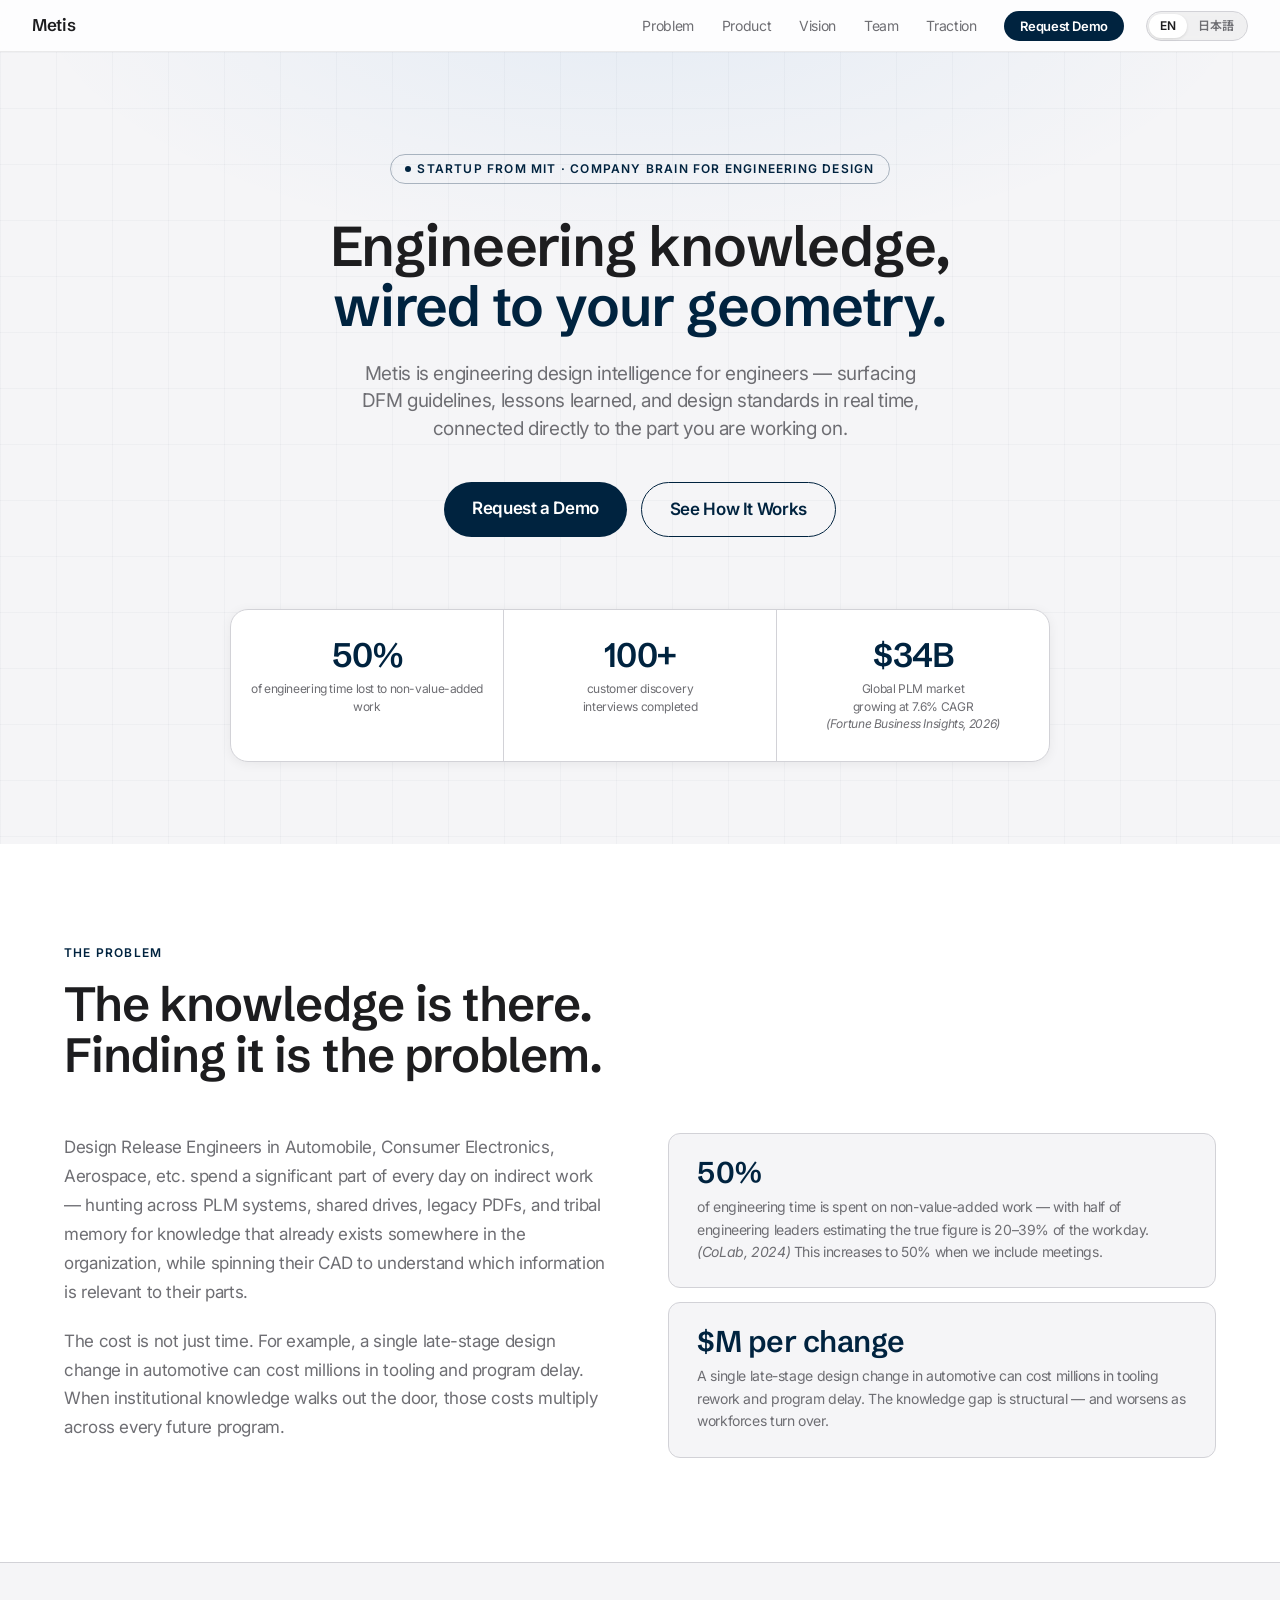
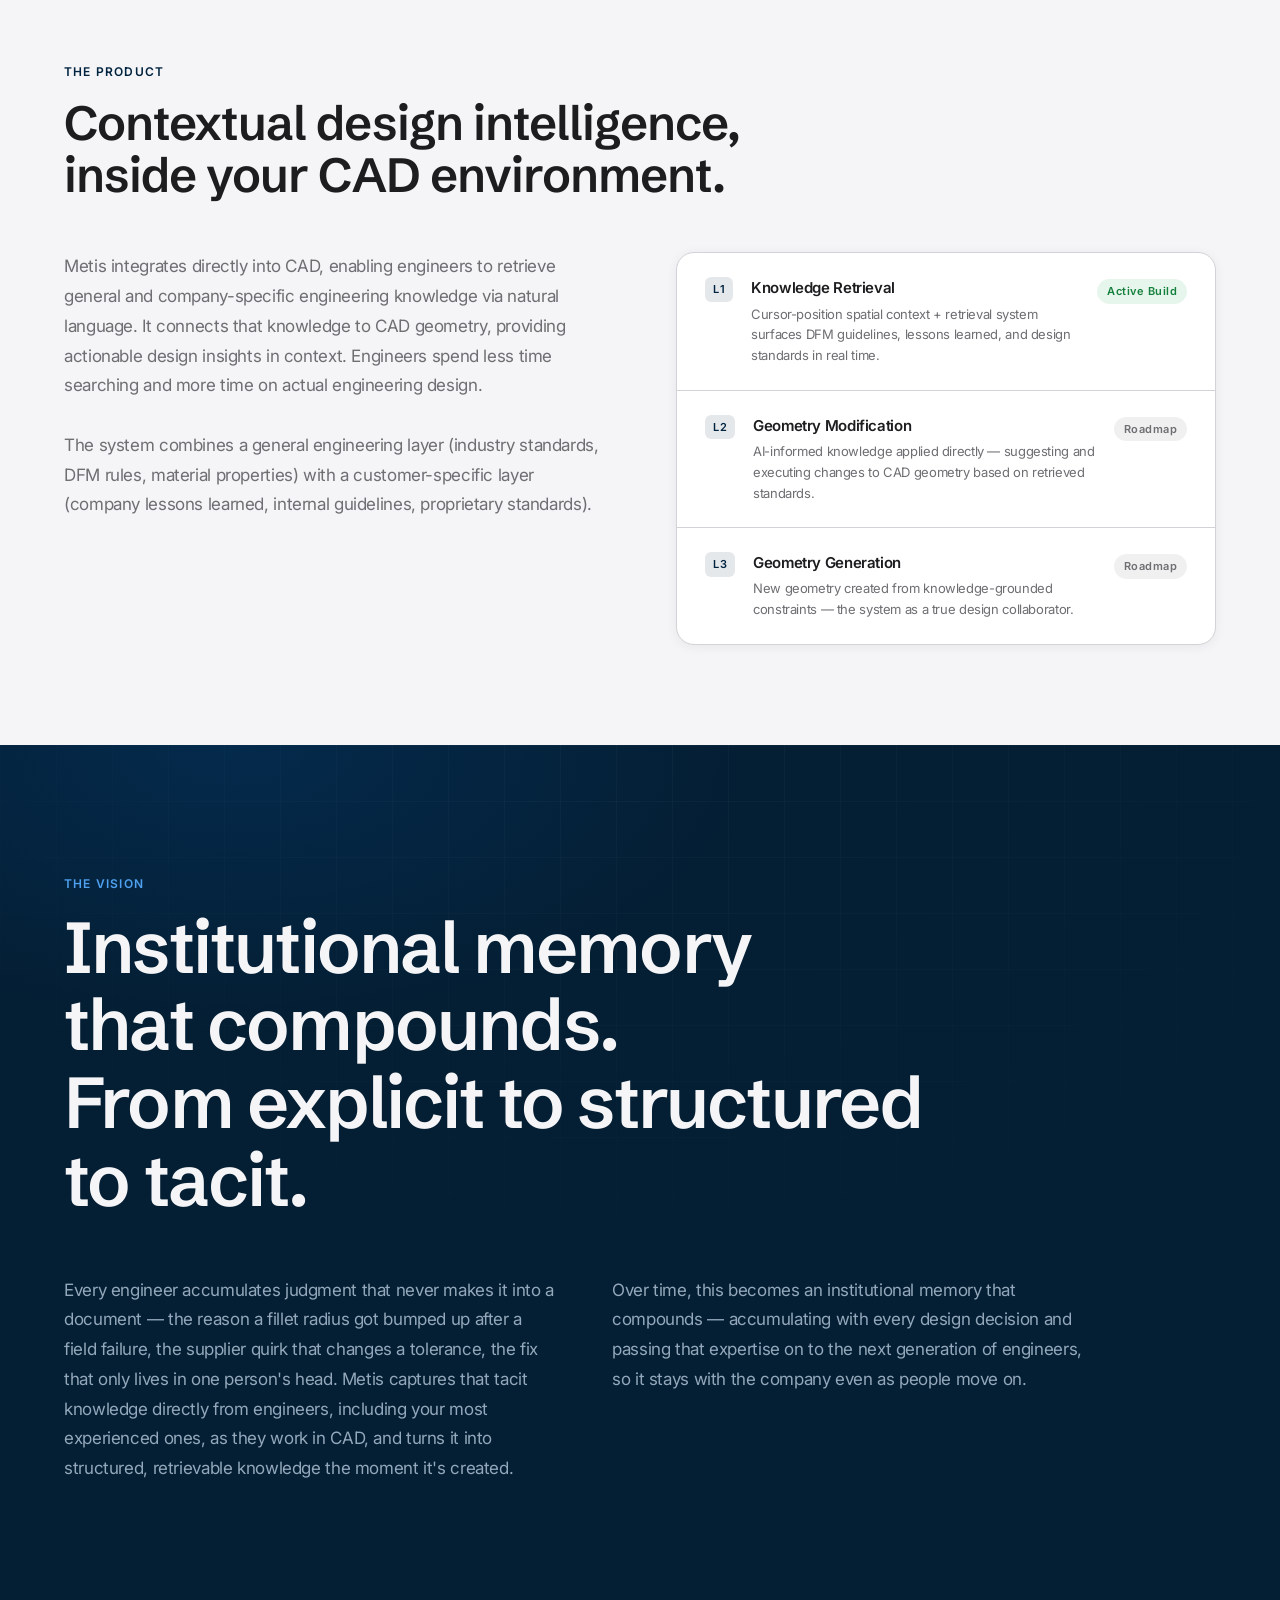
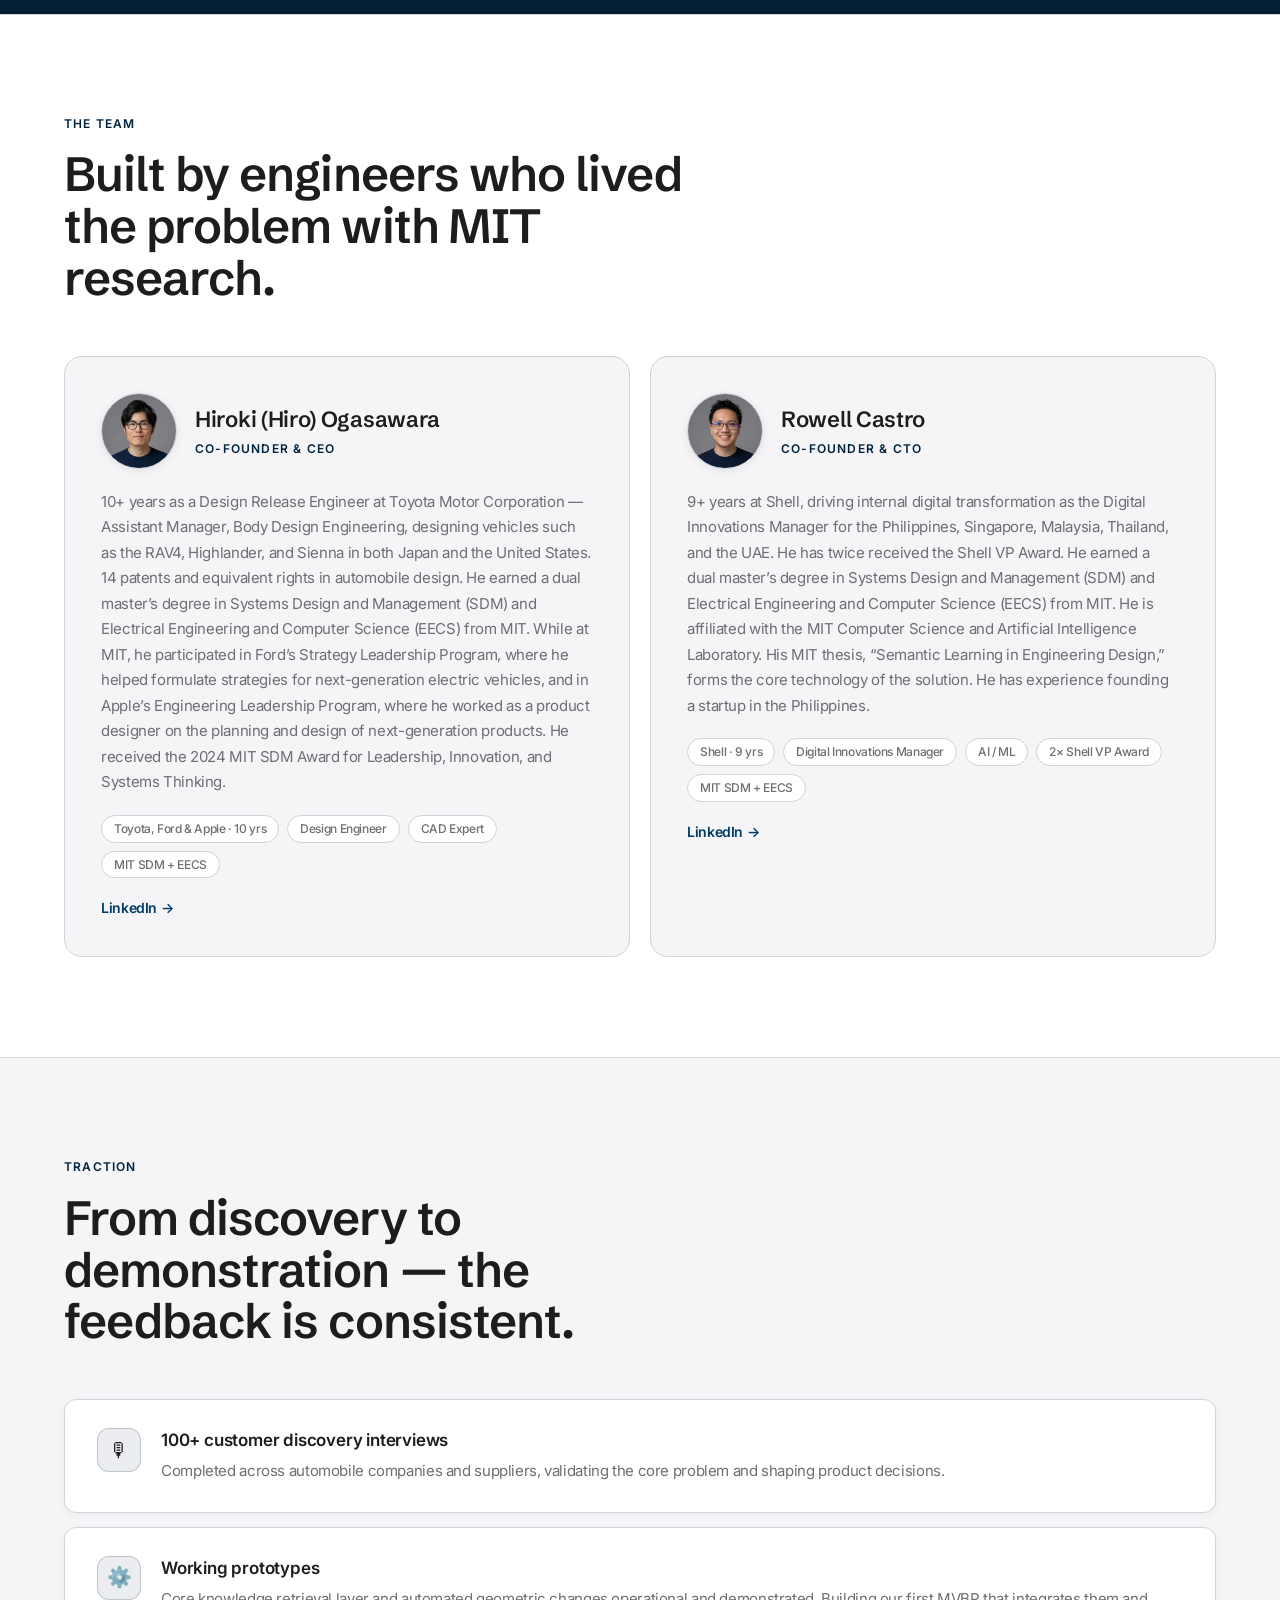
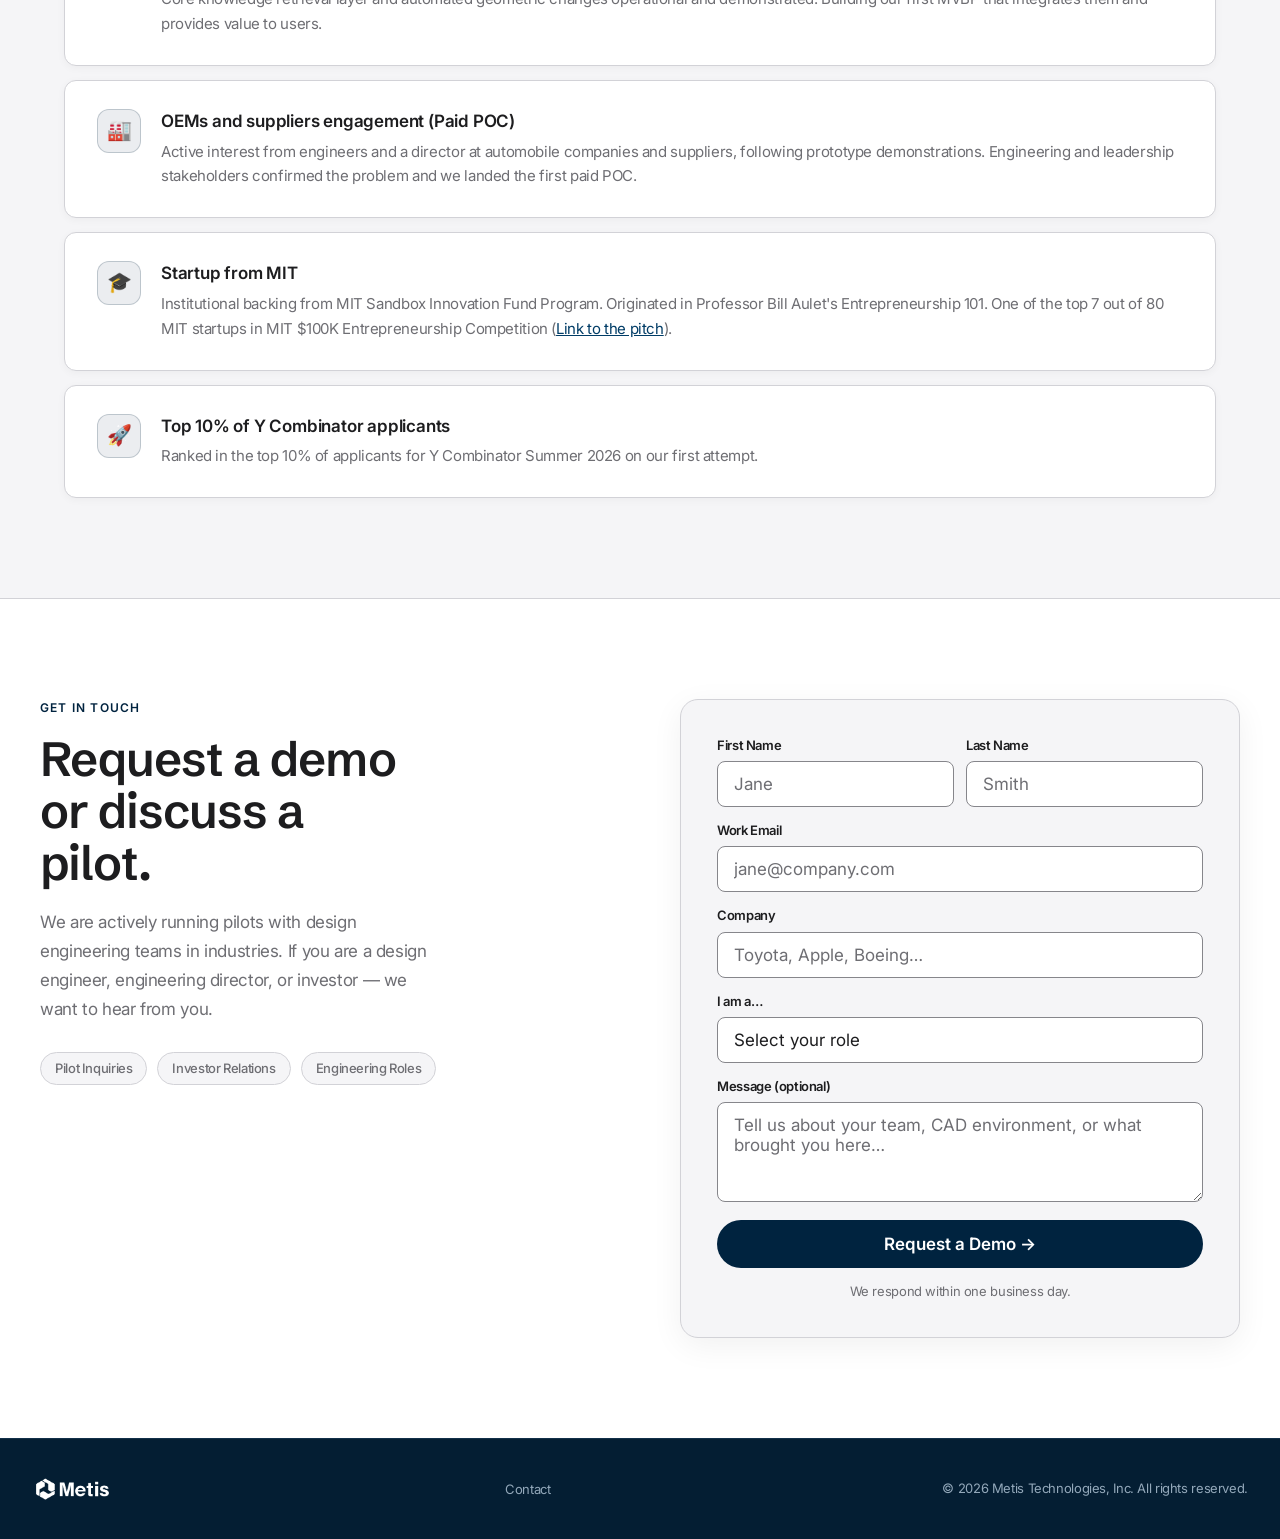
==== commit cf724851: "logo uodate" ====
--- a/index.html
+++ b/index.html
@@ -25,13 +25,12 @@
     "name": "Metis",
     "legalName": "Metis Technologies, Inc.",
     "url": "https://metistec.ai/",
-    "logo": "https://metistec.ai/logo-mark.svg",
+    "logo": "https://metistec.ai/Metis_logo-04.png",
     "description": "AI-powered knowledge retrieval and intelligent layer for CAD. Connecting DFM guidelines, lessons learned, and design standards directly to your geometry."
   }
   </script>
-  <link rel="icon" type="image/svg+xml" href="/favicon.svg">
-  <link rel="icon" type="image/png" sizes="512x512" href="/favicon-512.png">
-  <link rel="apple-touch-icon" href="/apple-touch-icon.png">
+  <link rel="icon" type="image/png" href="/Metis_logo-05.png">
+  <link rel="apple-touch-icon" href="/Metis_logo-05.png">
   <link rel="preconnect" href="https://fonts.googleapis.com"/>
   <link rel="preconnect" href="https://fonts.gstatic.com" crossorigin/>
   <link href="https://fonts.googleapis.com/css2?family=Inter:opsz,wght@14..32,400;14..32,500;14..32,600;14..32,700&family=Schibsted+Grotesk:wght@500;600;700&family=Noto+Sans+JP:wght@400;500;600;700&family=JetBrains+Mono:wght@400;600&display=swap" rel="stylesheet"/>
@@ -141,7 +140,8 @@
       will-change: opacity;
     }
 
-    .nav-logo-mark svg {
+    .nav-logo-mark svg,
+    .nav-logo-mark img {
       height: 22px;
       width: auto;
       display: block;
@@ -956,6 +956,8 @@
     }
 
     .footer-logo span { color: var(--blue-bright); }
+
+    .footer-logo img { height: 28px; width: auto; display: block; }
 
     .footer-copy {
       font-family: var(--font-text);
@@ -1022,7 +1024,7 @@
     <a href="#" class="nav-logo" id="navLogo">
       <span class="nav-logo-text">Metis</span>
       <span class="nav-logo-mark" aria-hidden="true">
-        <img src="logo-mark.svg" alt="Metis" height="22"/>
+        <img src="Metis_logo-04.png" alt="Metis" height="22"/>
       </span>
     </a>
     <div class="nav-right">
@@ -1351,7 +1353,7 @@
 
   <!-- FOOTER -->
   <footer>
-    <div class="footer-logo">Metis</div>
+    <div class="footer-logo"><img src="Metis_logo-02.png" alt="Metis" height="28"/></div>
     <ul class="footer-links">
       <li><a href="mailto:hiro@metistec.ai" data-i18n="footContact">Contact</a></li>
     </ul>
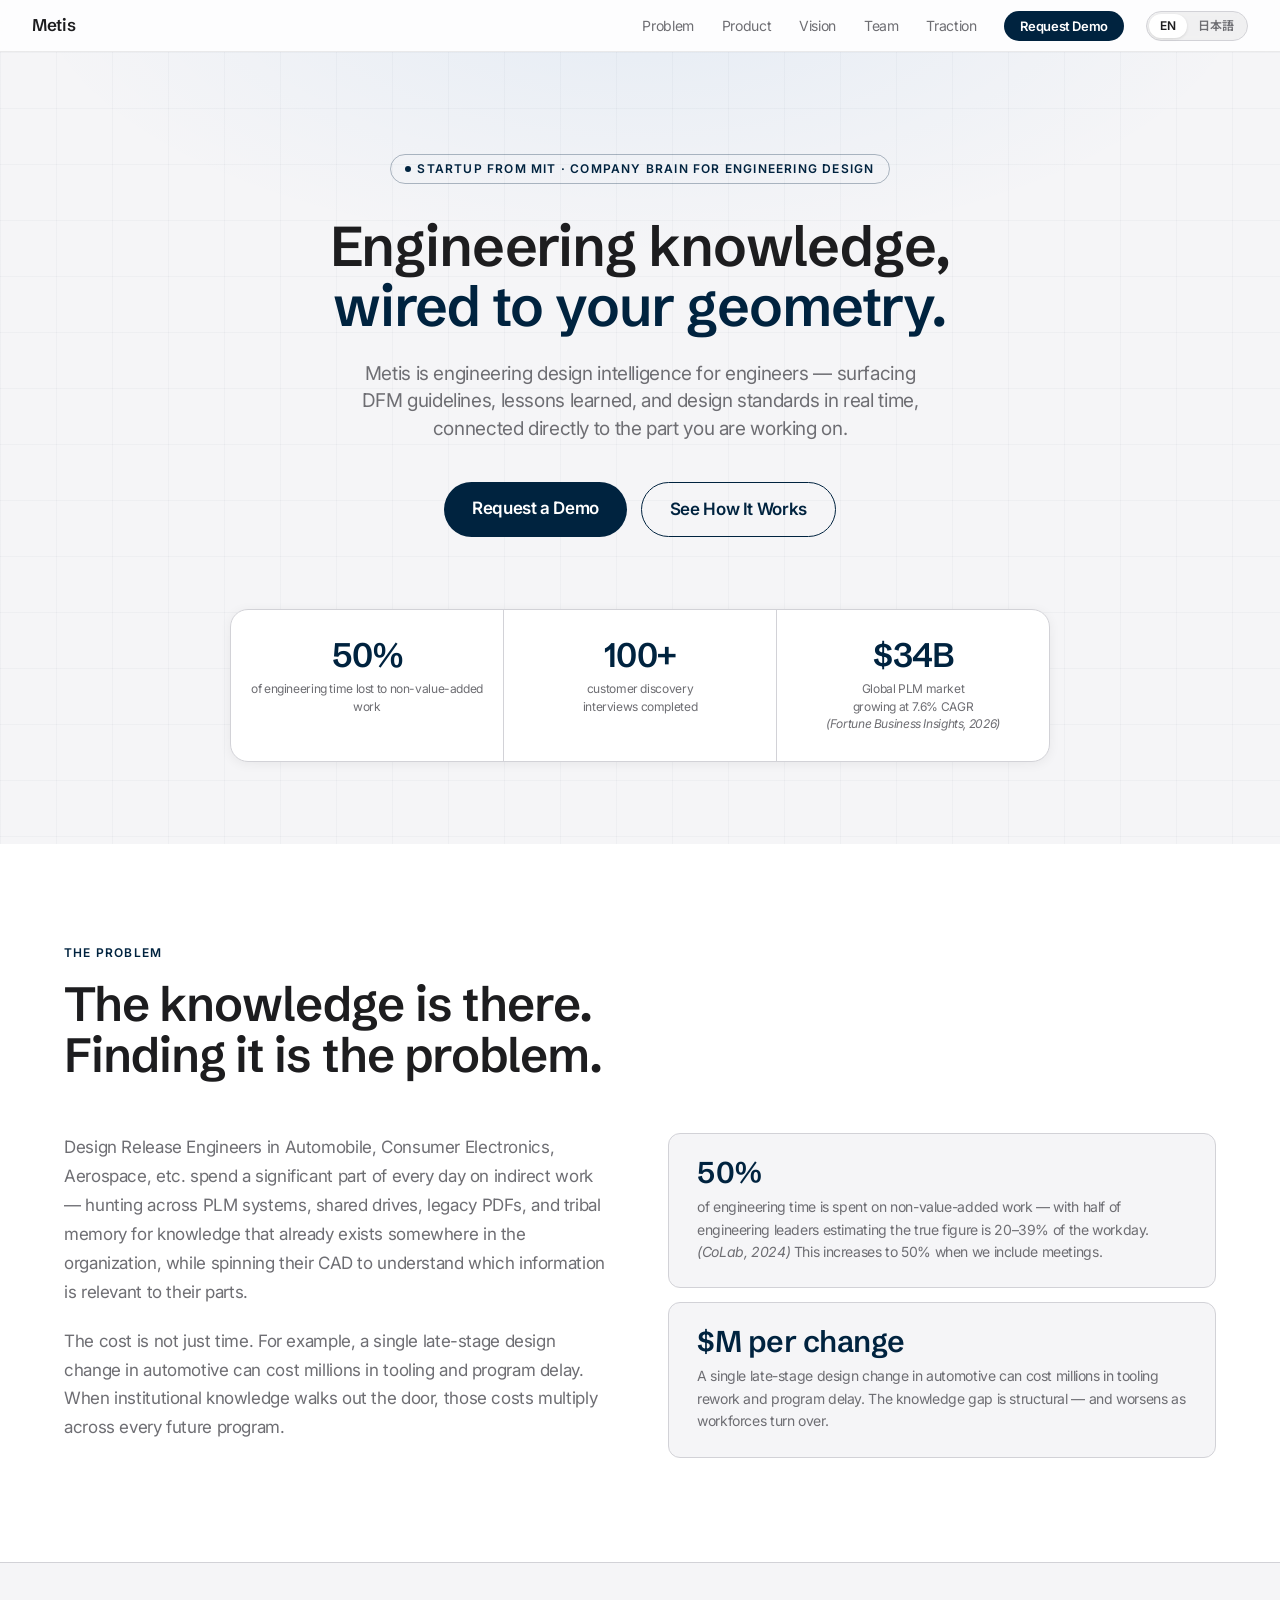
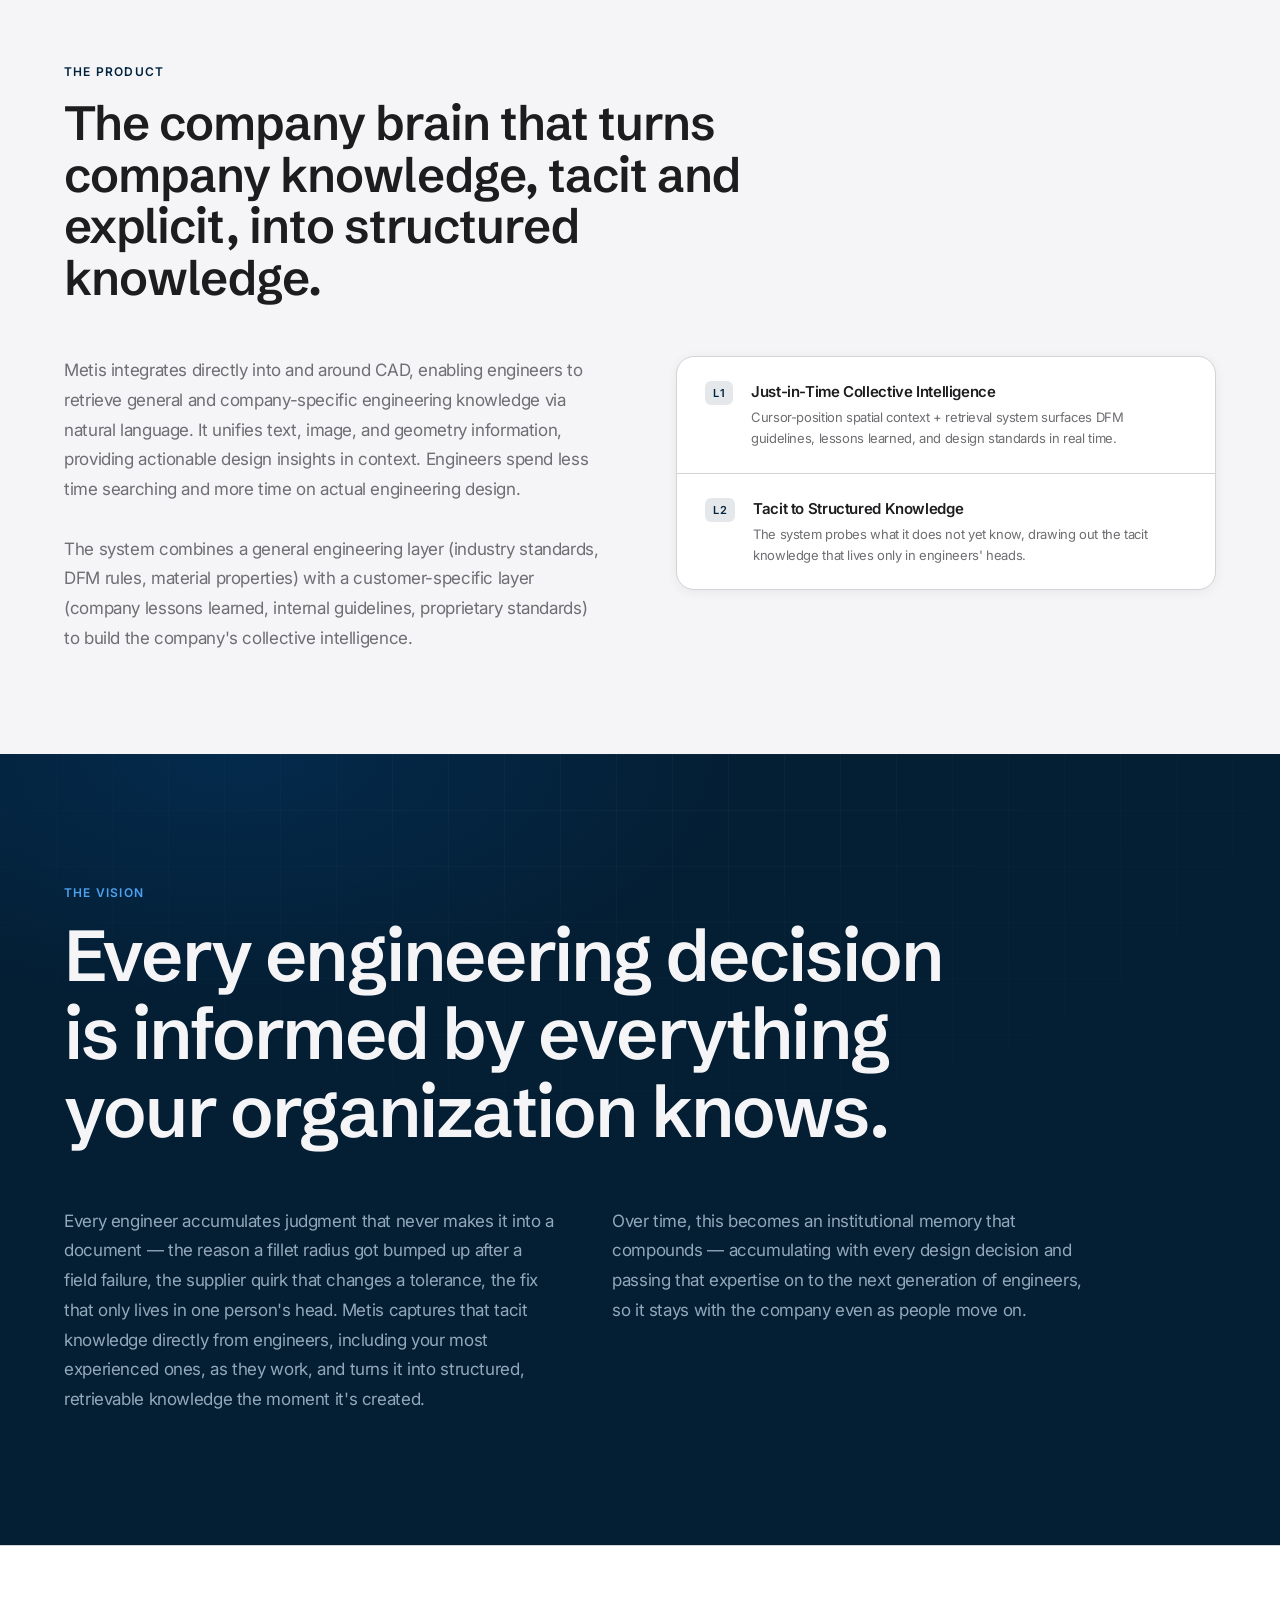
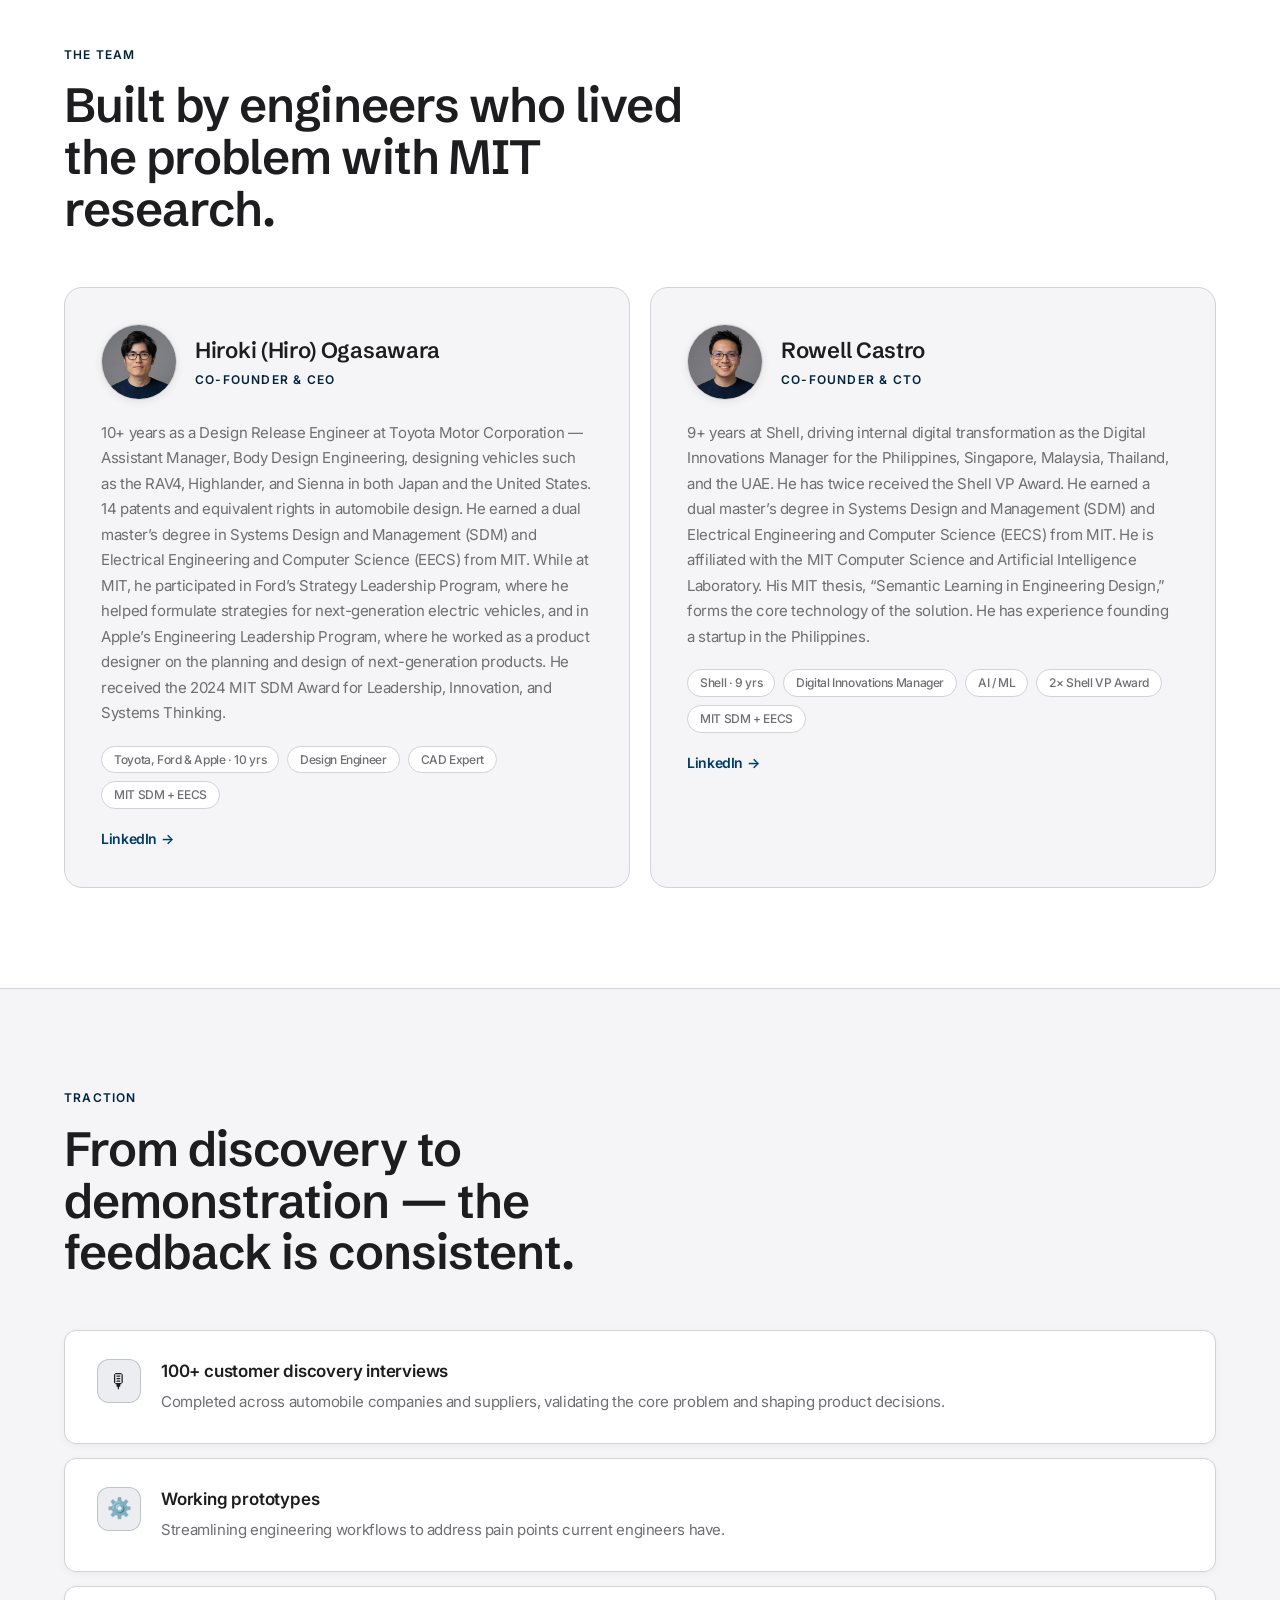
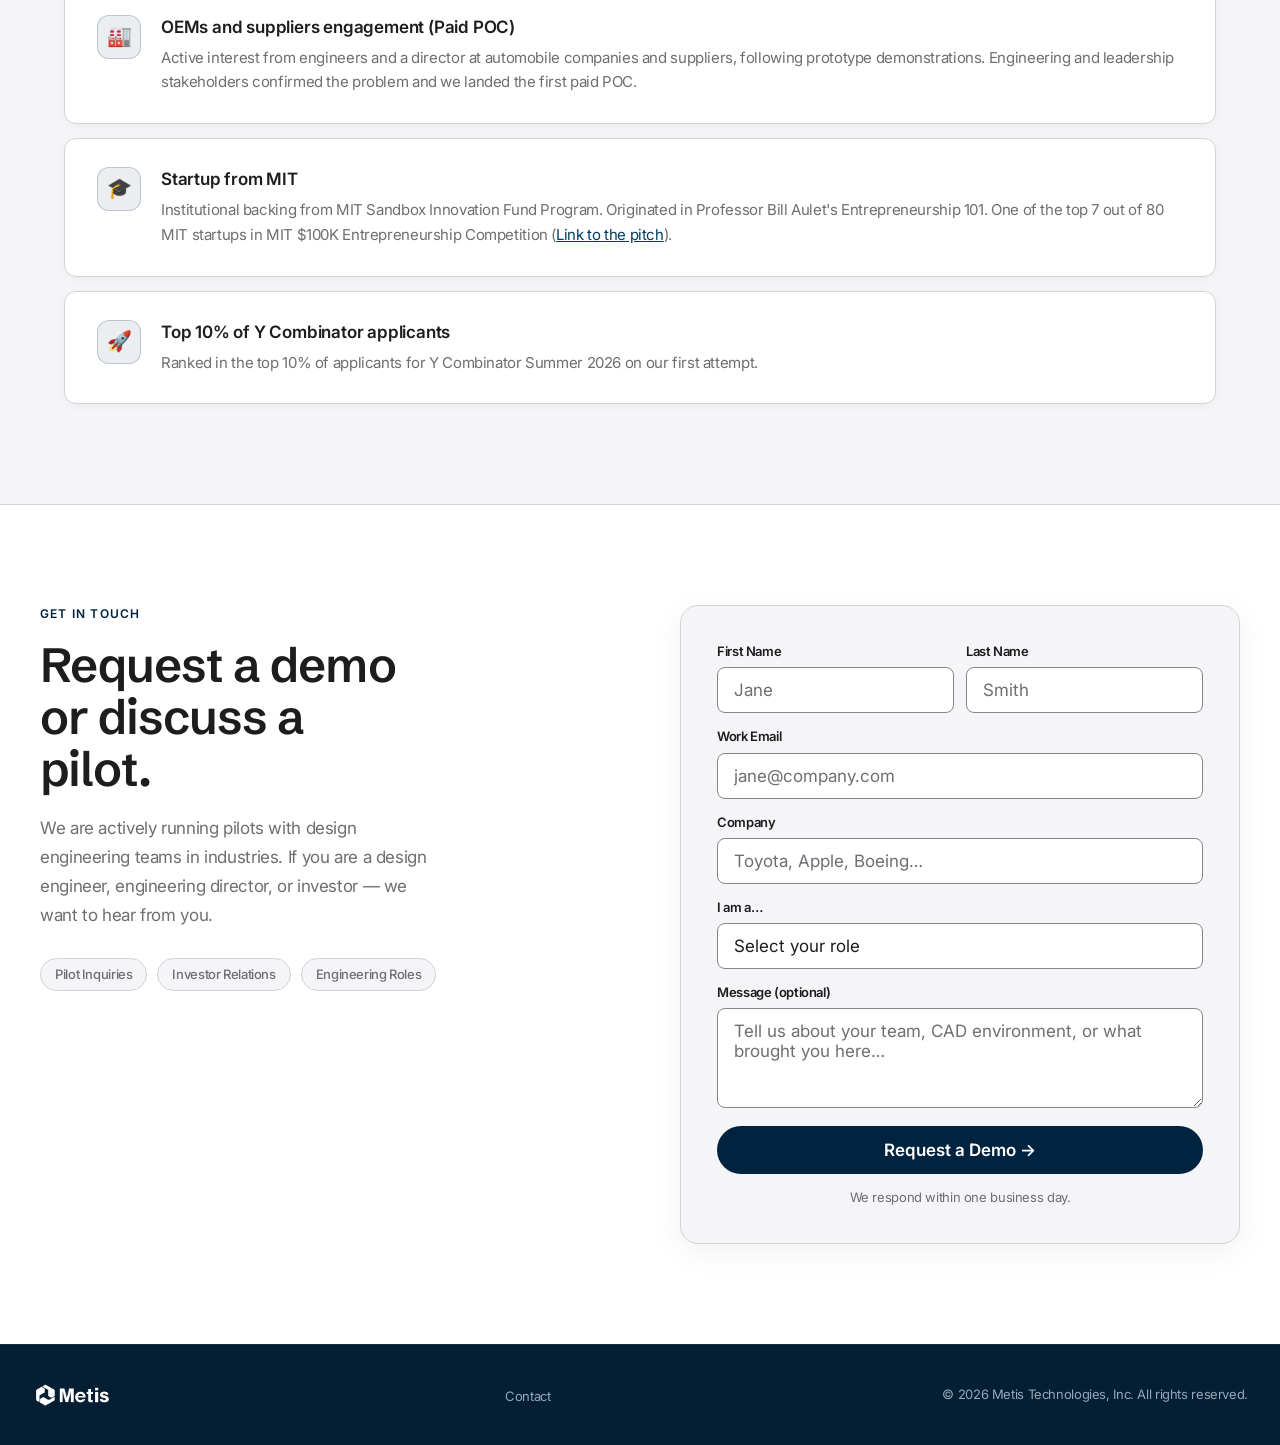
==== commit 077d082a: "Update index.html" ====
--- a/index.html
+++ b/index.html
@@ -29,7 +29,8 @@
     "description": "AI-powered knowledge retrieval and intelligent layer for CAD. Connecting DFM guidelines, lessons learned, and design standards directly to your geometry."
   }
   </script>
-  <link rel="icon" type="image/png" href="/Metis_logo-05.png">
+  <link rel="icon" type="image/png" href="/Metis_logo-04.png" media="(prefers-color-scheme: light)">
+  <link rel="icon" type="image/png" href="/Metis_logo-05.png" media="(prefers-color-scheme: dark)">
   <link rel="apple-touch-icon" href="/Metis_logo-05.png">
   <link rel="preconnect" href="https://fonts.googleapis.com"/>
   <link rel="preconnect" href="https://fonts.gstatic.com" crossorigin/>
@@ -544,28 +545,6 @@
       line-height: 1.6;
     }
 
-    .layer-status {
-      font-family: var(--font-text);
-      font-size: 11px;
-      font-weight: 600;
-      letter-spacing: 0.5px;
-      padding: 4px 10px;
-      border-radius: var(--r-pill);
-      white-space: nowrap;
-      align-self: flex-start;
-      margin-top: 2px;
-    }
-
-    .status-active {
-      background: rgba(22, 163, 74, 0.1);
-      color: #15803d;
-    }
-
-    .status-next {
-      background: rgba(0, 0, 0, 0.06);
-      color: var(--text-2);
-    }
-
     /* ── VISION ── */
     #vision {
       background: var(--bg-dark);
@@ -608,7 +587,7 @@
       color: var(--ink-dark);
       font-size: clamp(40px, 6vw, 72px);
       letter-spacing: -0.025em;
-      max-width: 860px;
+      max-width: 1000px;
     }
 
     .vision-cols {
@@ -1113,45 +1092,35 @@
   <section id="product">
     <div class="section reveal">
       <div class="eyebrow" data-i18n="prodEyebrow">The Product</div>
-      <h2 data-i18n="prodH2">Contextual design intelligence, inside your CAD environment.</h2>
+      <h2 data-i18n="prodH2">The company brain that turns company knowledge, tacit and explicit, into structured knowledge.</h2>
 
       <div class="product-intro">
         <p class="product-desc" data-i18n="prodDesc">
-          Metis integrates directly into CAD,
+          Metis integrates directly into and around CAD,
           enabling engineers to retrieve general and company-specific engineering knowledge
-          via natural language. It connects that knowledge to CAD geometry,
+          via natural language. It unifies text, image, and geometry information,
           providing actionable design insights in context.
           Engineers spend less time searching and more time on actual engineering design.
           <br/><br/>
           The system combines a general engineering layer (industry standards, DFM rules,
           material properties) with a customer-specific layer (company lessons learned,
-          internal guidelines, proprietary standards).
+          internal guidelines, proprietary standards) to build the company's collective intelligence.
         </p>
 
         <div class="product-layers">
           <div class="layer">
             <div class="layer-num">L1</div>
             <div class="layer-content">
-              <div class="layer-title" data-i18n="l1Title">Knowledge Retrieval</div>
+              <div class="layer-title" data-i18n="l1Title">Just-in-Time Collective Intelligence</div>
               <div class="layer-desc" data-i18n="l1Desc">Cursor-position spatial context + retrieval system surfaces DFM guidelines, lessons learned, and design standards in real time.</div>
             </div>
-            <span class="layer-status status-active" data-i18n="stActive">Active Build</span>
           </div>
           <div class="layer">
             <div class="layer-num">L2</div>
             <div class="layer-content">
-              <div class="layer-title" data-i18n="l2Title">Geometry Modification</div>
-              <div class="layer-desc" data-i18n="l2Desc">AI-informed knowledge applied directly — suggesting and executing changes to CAD geometry based on retrieved standards.</div>
+              <div class="layer-title" data-i18n="l2Title">Tacit to Structured Knowledge</div>
+              <div class="layer-desc" data-i18n="l2Desc">The system probes what it does not yet know, drawing out the tacit knowledge that lives only in engineers' heads.</div>
             </div>
-            <span class="layer-status status-next" data-i18n="stRoadmap">Roadmap</span>
-          </div>
-          <div class="layer">
-            <div class="layer-num">L3</div>
-            <div class="layer-content">
-              <div class="layer-title" data-i18n="l3Title">Geometry Generation</div>
-              <div class="layer-desc" data-i18n="l3Desc">New geometry created from knowledge-grounded constraints — the system as a true design collaborator.</div>
-            </div>
-            <span class="layer-status status-next" data-i18n="stRoadmap">Roadmap</span>
           </div>
         </div>
       </div>
@@ -1162,14 +1131,14 @@
   <section id="vision">
     <div class="section reveal">
       <div class="eyebrow" data-i18n="vEyebrow">The Vision</div>
-      <h2 data-i18n="vH2">Institutional memory<br/>that compounds.<br/>From explicit to structured to tacit.</h2>
+      <h2 data-i18n="vH2">Every engineering decision<br/>is informed by everything<br/>your organization knows.</h2>
       <div class="vision-cols">
         <p class="vision-lead" data-i18n="vLead1">
           Every engineer accumulates judgment that never makes it into a document —
           the reason a fillet radius got bumped up after a field failure, the supplier
           quirk that changes a tolerance, the fix that only lives in one person's head.
           Metis captures that tacit knowledge directly from engineers, including
-          your most experienced ones, as they work in CAD, and turns it into structured,
+          your most experienced ones, as they work, and turns it into structured,
           retrievable knowledge the moment it's created.
         </p>
         <p class="vision-lead" data-i18n="vLead2">
@@ -1260,7 +1229,7 @@
           <div class="traction-icon">⚙️</div>
           <div class="traction-text">
             <div class="traction-title" data-i18n="tr2T">Working prototypes</div>
-            <div class="traction-desc" data-i18n="tr2D">Core knowledge retrieval layer and automated geometric changes operational and demonstrated. Building our first MVBP that integrates them and provides value to users.</div>
+            <div class="traction-desc" data-i18n="tr2D">Streamlining engineering workflows to address pain points current engineers have.</div>
           </div>
         </div>
         <div class="traction-item">
@@ -1380,18 +1349,15 @@
       pc2Num: '変更1件で数百万円以上のコスト',
       pc2Desc: '自動車開発における後工程の設計変更は、1件で金型改修とプログラム遅延により数百万円以上のコストが発生。知見のギャップは構造的な問題であり、人材の入れ替わりとともに悪化します。',
       prodEyebrow: 'プロダクト',
-      prodH2: 'CAD環境の中に存在する、エンジニアリングデザインのための頭脳。',
-      prodDesc: 'MetisはCADに直接統合され、ハードウェア設計者は自然言語で一般知見と企業固有の知見を検索できます。抽出した知見をCADの形状に結びつけ、コンテキストに基づいた実行可能な設計知見を提供。ハードウェア設計者は探す時間を減らし、本来のエンジニアリングデザインに集中できます。<br/><br/>本システムは、一般知見コンテキスト（産業標準、製品化設計ルール、材料特性）と固有知見コンテキスト（過去プロジェクト知見、内規、独自標準）を統合し、企業の集合知を生成します。',
-      l1Title: 'CAD内集合知生成',
+      prodH2: '企業の知識（暗黙知、形式知）を構造知にするエンジニアリングデザインのための頭脳。',
+      prodDesc: 'MetisはCAD内外に直接統合され、ハードウェア設計者は自然言語で一般知見と企業固有の知見を検索できます。文字、画像、形状の情報を統合し、コンテキストに基づいた実行可能な設計知見を提供。ハードウェア設計者は探す時間を減らし、本来のエンジニアリングデザインに集中できます。<br/><br/>本システムは、一般知見コンテキスト（産業標準、製品化設計ルール、材料特性）と固有知見コンテキスト（過去プロジェクト知見、内規、独自標準）を統合し、企業の集合知を生成します。',
+      l1Title: 'ジャストインタイムの集合知の生成',
       l1Desc: 'カーソル位置の空間コンテキストと検索システムにより、製品化設計ガイドライン・過去知見・設計標準をリアルタイムに抽出。',
-      l2Title: 'CAD内形状自動修正',
-      l2Desc: '企業の集合知と設計者の最終判断に応じて、CAD形状への変更をAIが提案・実行。',
-      l3Title: 'CAD内形状自動生成',
-      l3Desc: '集合知と与えられた要件に基づき、形状を０から生成。',
-      stActive: '開発中', stRoadmap: '開発予定',
+      l2Title: '暗黙知の構造知化',
+      l2Desc: 'システムの未知の知により、人間の頭の中に存在する暗黙知を抽出。',
       vEyebrow: 'ビジョン',
-      vH2: '蓄積される企業の集合知<br/>形式知から構造知へ、そして暗黙知も。',
-      vLead1: 'どのエンジニアも、ドキュメントには残らない判断を積み重ねています。市場不具合を受けてフィレット半径を大きくした理由、公差を変えざるを得ないサプライヤー特有の癖、一人の頭の中にしかない対策。Metisは、最も経験豊富な人を含む現場のエンジニアがCADで作業するそばから、こうした暗黙知を捉え、生まれた瞬間に構造化された検索可能な知見へと変換します。',
+      vH2: '企業の全情報に基づいた設計判断を実現。',
+      vLead1: 'どのエンジニアも、ドキュメントには残らない判断を積み重ねています。市場不具合を受けてフィレット半径を大きくした理由、公差を変えざるを得ないサプライヤー特有の癖、一人の頭の中にしかない対策。Metisは、最も経験豊富な人を含む現場のエンジニアが設計業務をするそばから、こうした暗黙知を捉え、生まれた瞬間に構造化された検索可能な知見へと変換します。',
       vLead2: 'やがてそれは、設計判断のたびに蓄積され続ける企業の集合知となります。人が入れ替わっても企業に残り、専門知見を次世代のエンジニアへと受け継いでいきます。',
       tEyebrow: 'チーム',
       tH2: '実体験に基づく課題を、MITでの研究を用いて解決。',
@@ -1407,7 +1373,7 @@
       tr1T: '100名以上のカスタマーインタビュー',
       tr1D: '自動車メーカーおよびサプライヤーを対象に実施。コアとなる課題を検証し、プロダクトの意思決定に反映。',
       tr2T: '開発済みの試作品',
-      tr2D: 'コアとなる知見抽出レイヤーとCAD内形状自動修正の試作品開発済み。両者を統合した最初のMVBPを開発中。',
+      tr2D: '現場のエンジニアが抱える課題に応え、エンジニアリングのワークフローを効率化。',
       tr3T: 'OEM・サプライヤーとのエンゲージメント（有料POC契約締結）',
       tr3D: '試作品のデモを経て、自動車メーカーおよびサプライヤーのエンジニアとディレクターから積極的な関心。現場のエンジニアとマネージャーの双方と課題を確認し、有料POC契約を締結。',
       tr4T: 'MIT発のスタートアップ',
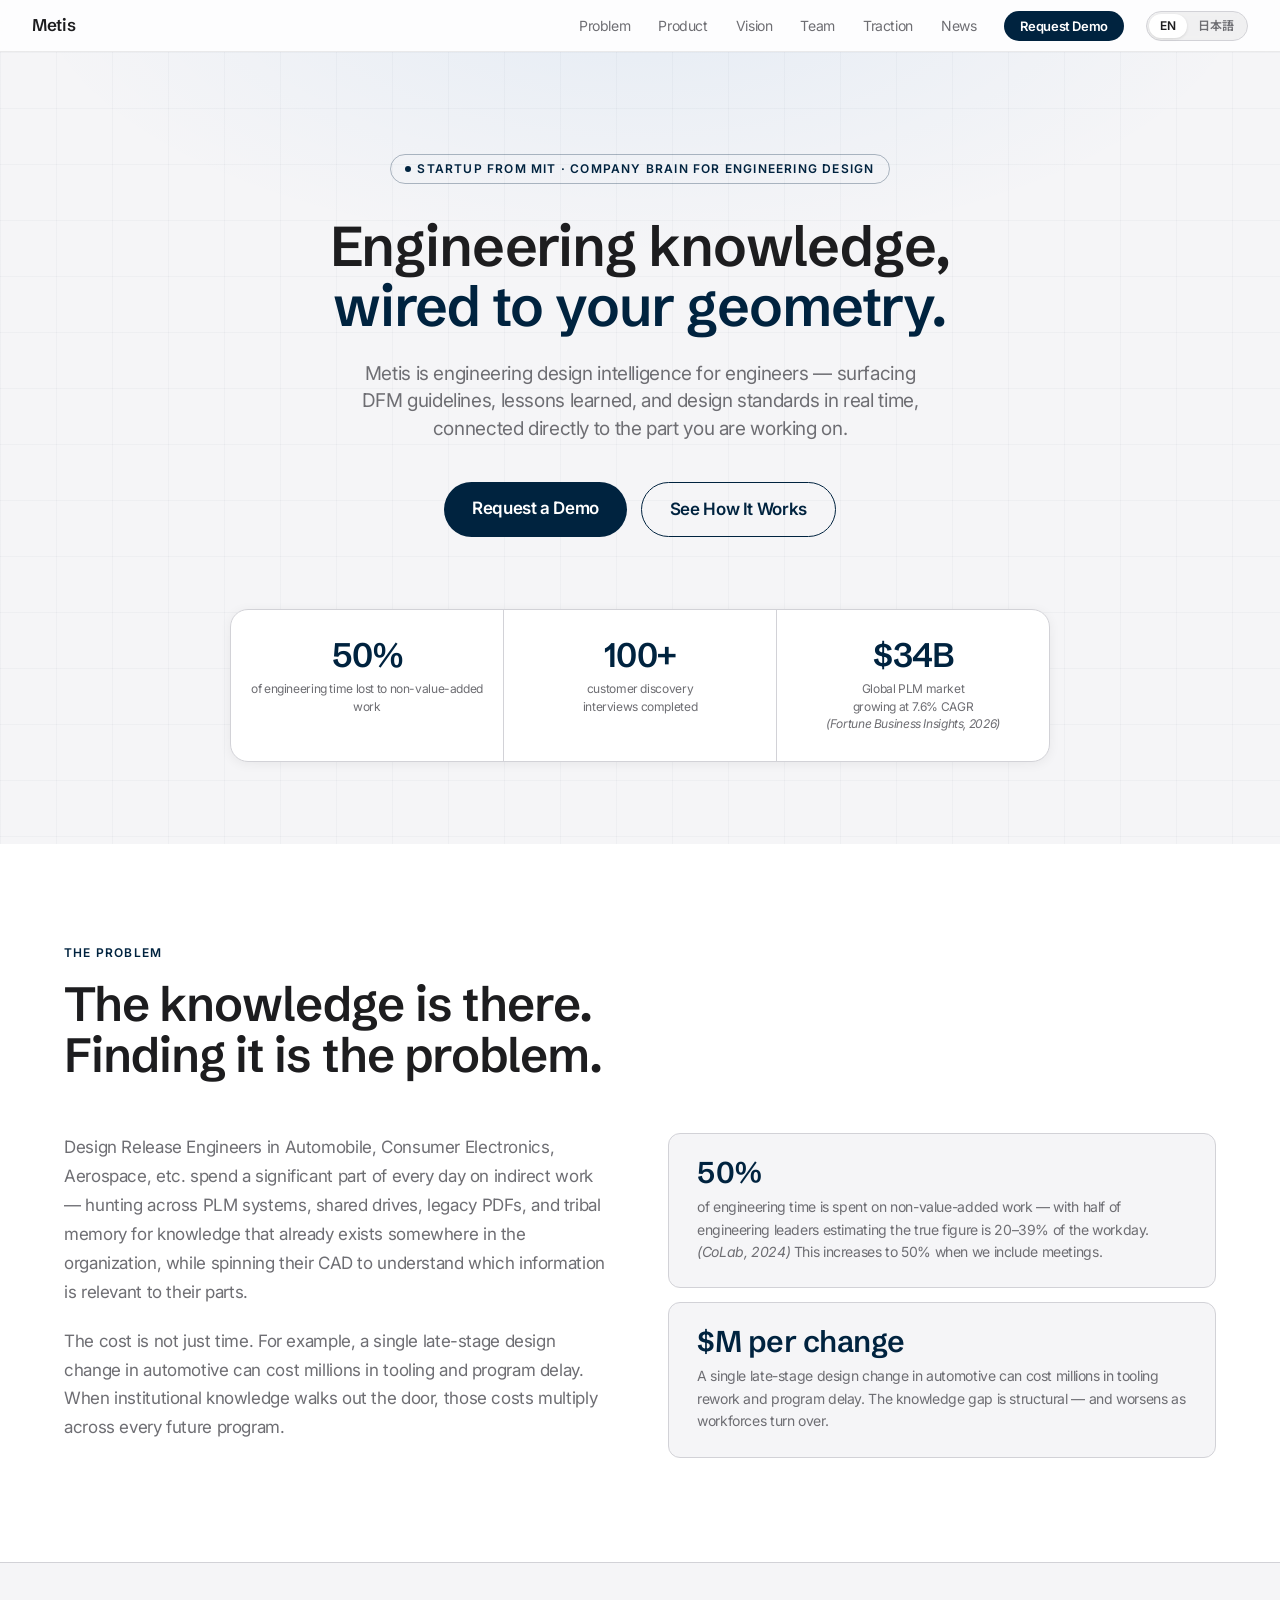
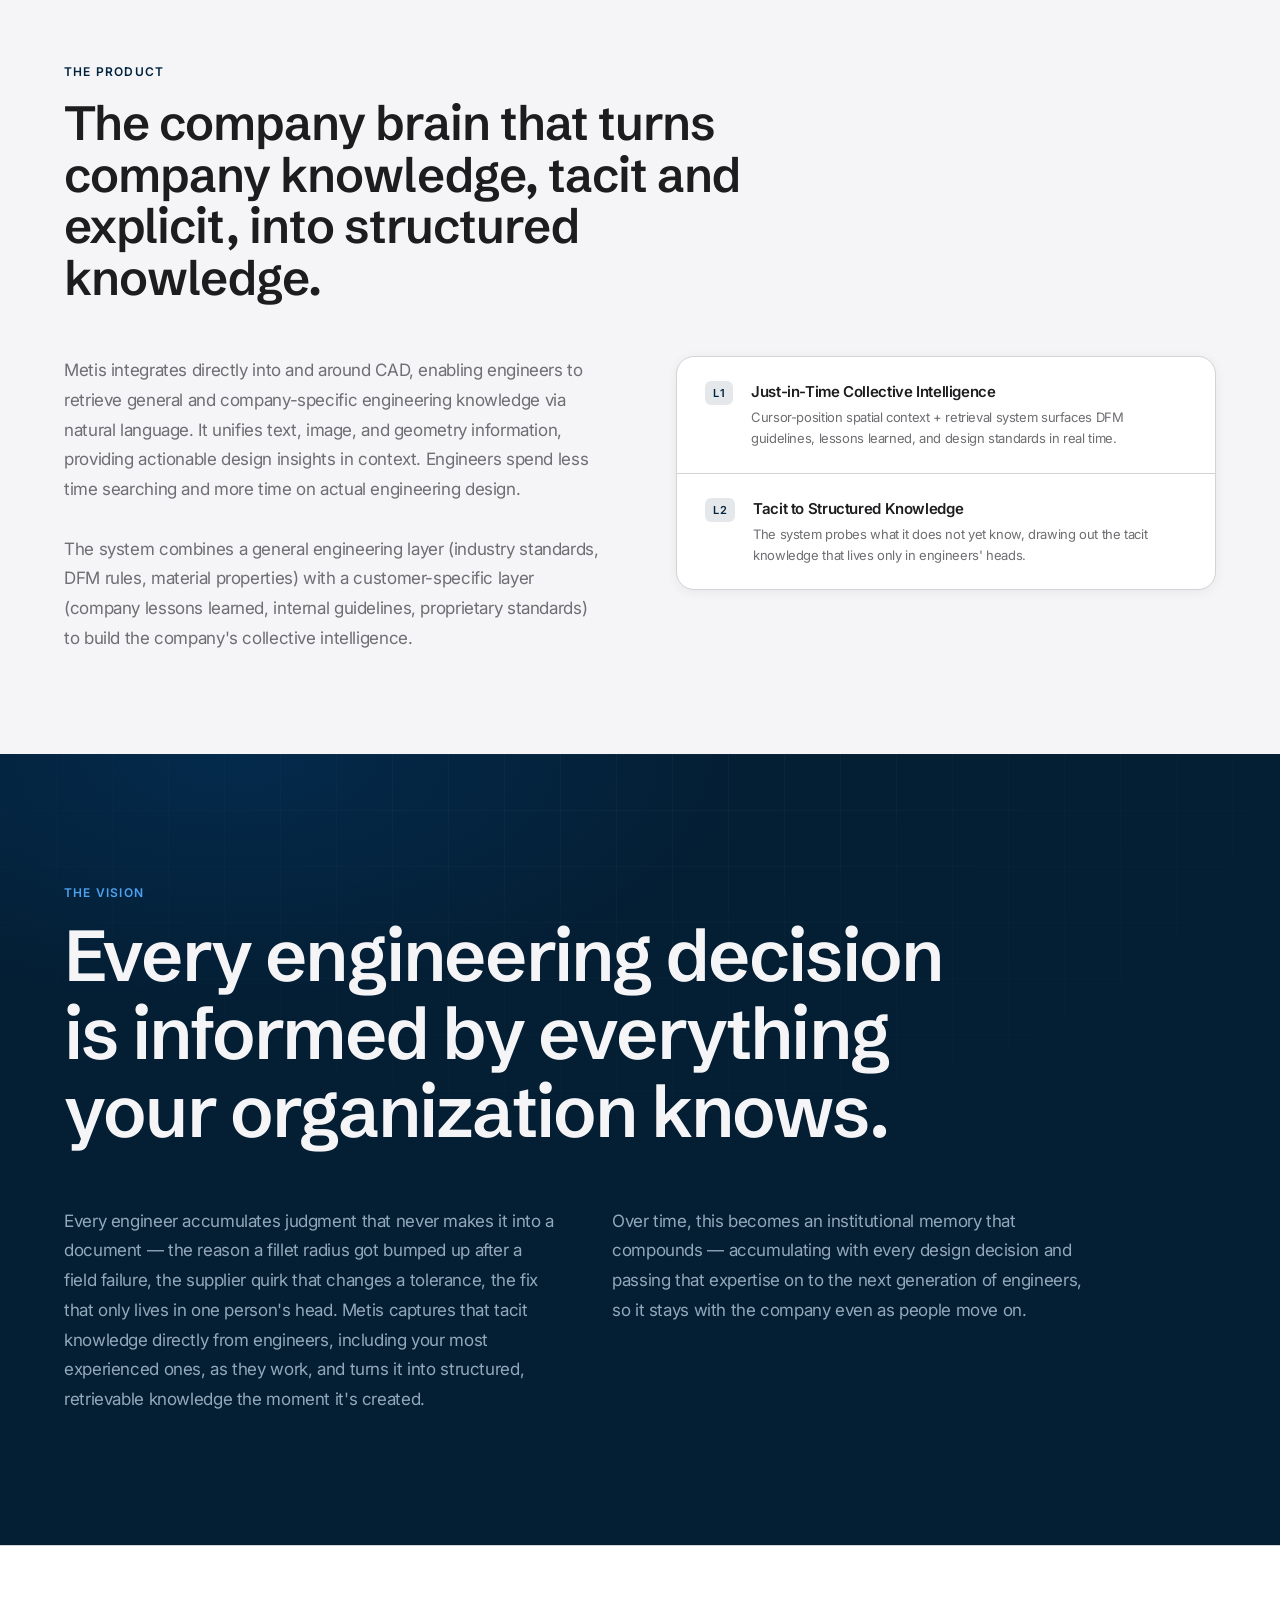
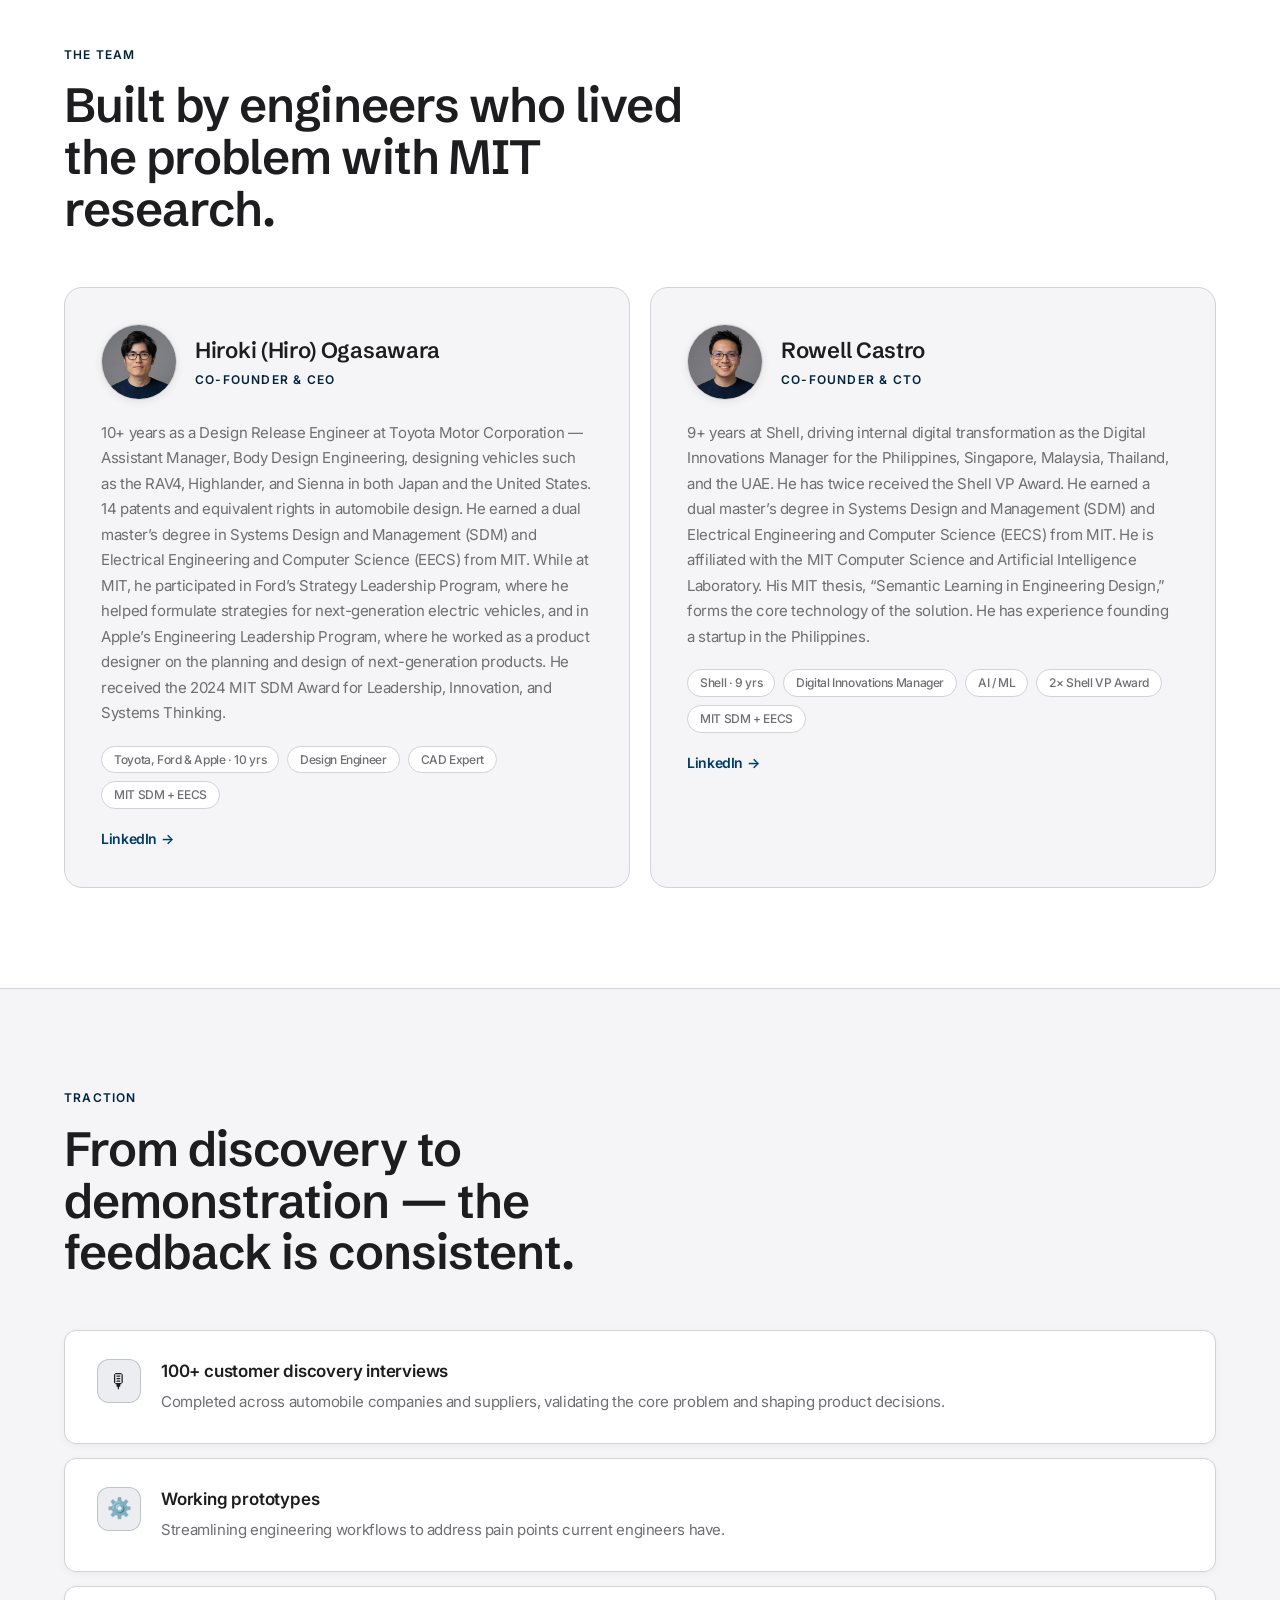
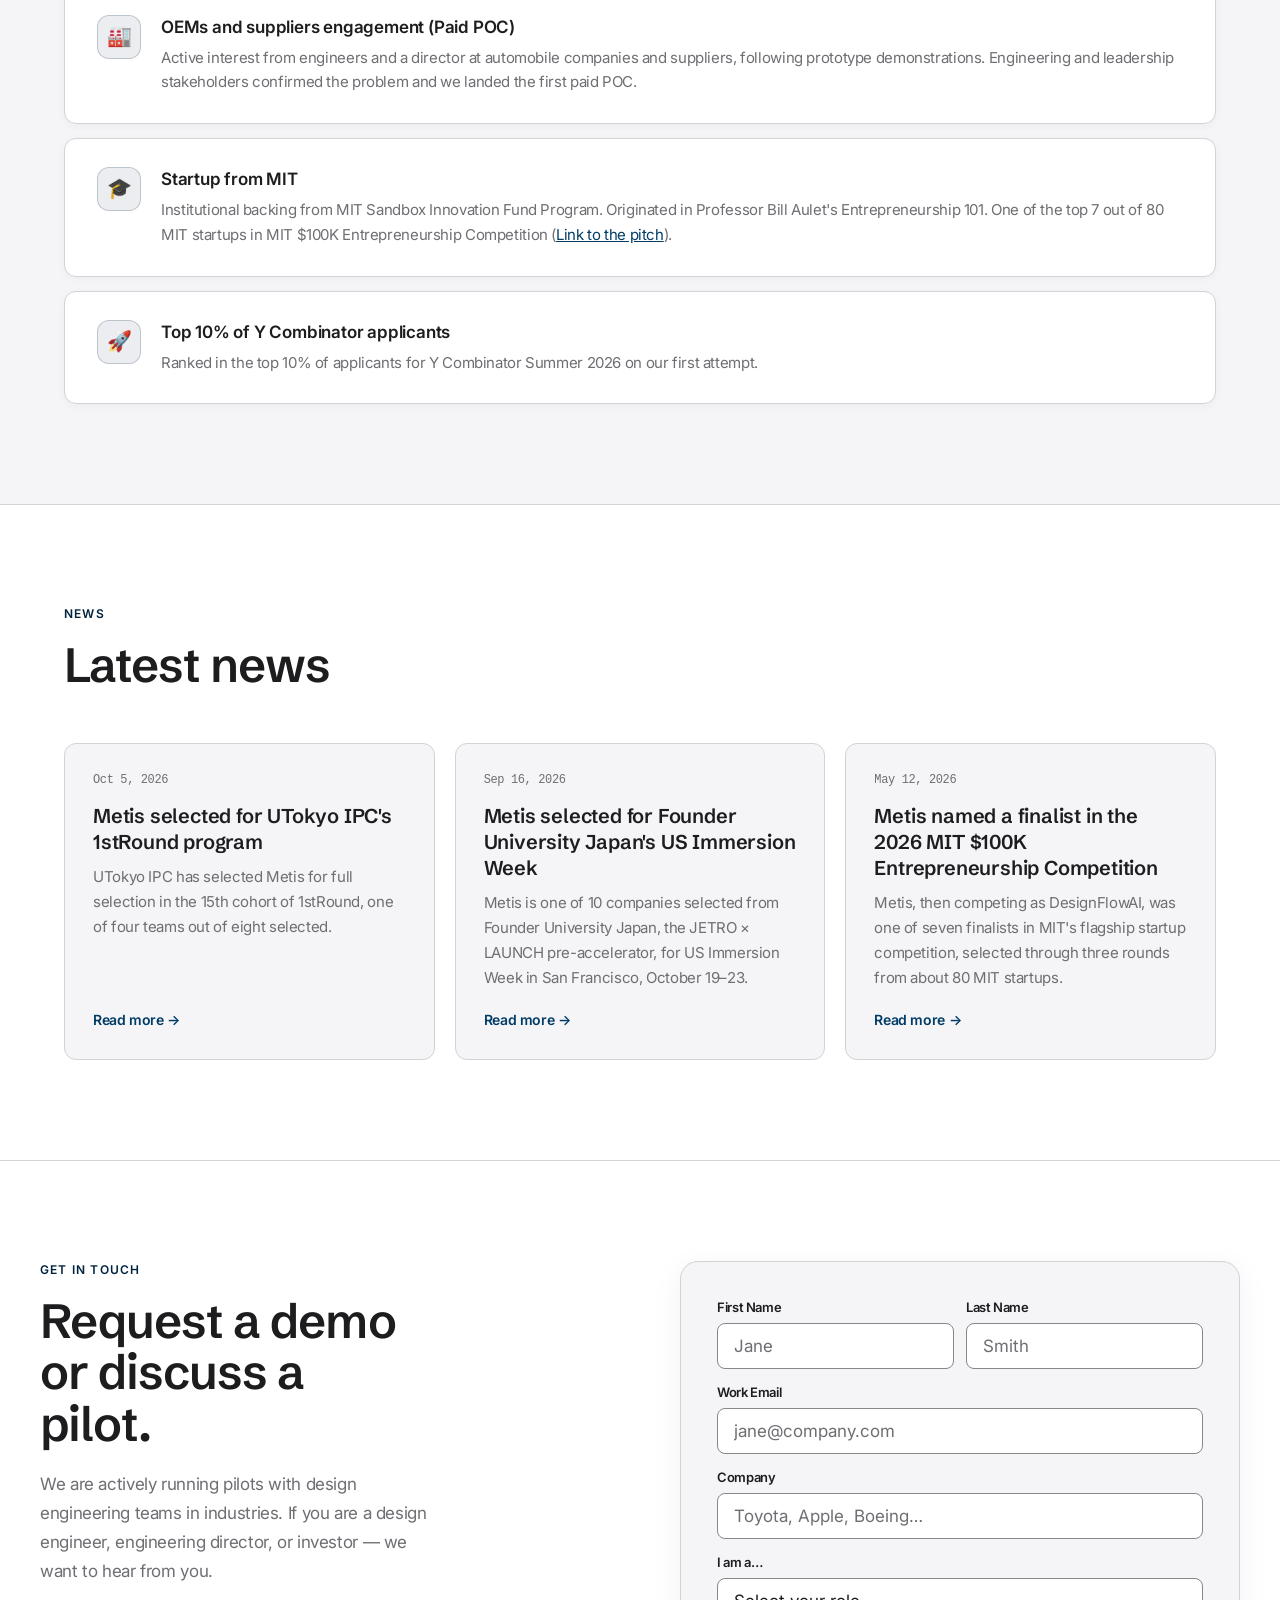
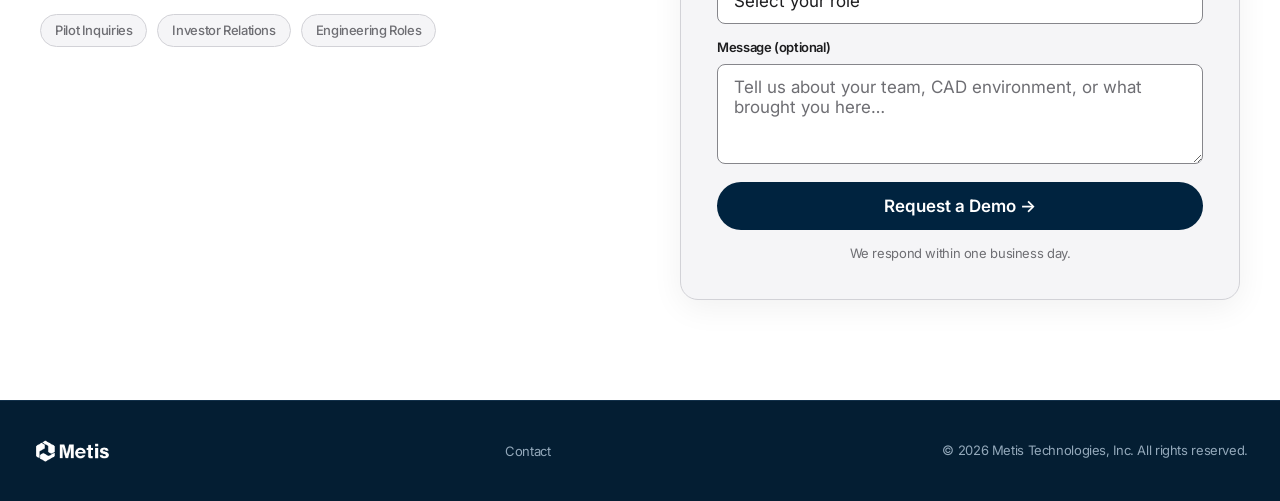
==== commit 3b2a24e3: "update" ====
--- a/index.html
+++ b/index.html
@@ -199,6 +199,7 @@
     html[lang="ja"] h1 { letter-spacing: 0.01em; line-height: 1.22; font-size: clamp(34px, 4.8vw, 50px); }
     html[lang="ja"] h2 { letter-spacing: 0.01em; line-height: 1.28; }
     html[lang="ja"] #vision h2 { font-size: clamp(34px, 5vw, 62px); }
+    html[lang="ja"] #product h2 { max-width: none; }
     html[lang="ja"] .hero-eyebrow,
     html[lang="ja"] .eyebrow { letter-spacing: 0.1em; }
     html[lang="ja"] .hero-sub,
@@ -752,6 +753,64 @@
 
     .traction-desc a:hover { opacity: 0.75; }
 
+    /* ── NEWS ── */
+    #news { background: var(--bg-white); border-top: 1px solid var(--border-soft); }
+
+    .news-grid {
+      display: grid;
+      grid-template-columns: repeat(3, 1fr);
+      gap: 20px;
+      margin-top: 52px;
+    }
+
+    .news-card {
+      display: flex;
+      flex-direction: column;
+      padding: 28px;
+      background: var(--bg-light);
+      border: 1px solid var(--border-soft);
+      border-radius: var(--r-lg);
+      text-decoration: none;
+      color: inherit;
+      transition: box-shadow 0.2s, transform 0.2s;
+    }
+
+    .news-card:hover {
+      box-shadow: 0 8px 24px rgba(0, 0, 0, 0.08);
+      transform: translateY(-1px);
+    }
+
+    .news-date {
+      font-family: var(--font-mono);
+      font-size: 12px;
+      color: var(--text-2);
+      margin-bottom: 14px;
+    }
+
+    .news-title {
+      font-family: var(--font-display);
+      font-size: 20px;
+      font-weight: 600;
+      line-height: 1.3;
+      letter-spacing: -0.01em;
+      color: var(--ink);
+      margin-bottom: 10px;
+    }
+
+    .news-excerpt {
+      font-size: 15px;
+      color: var(--text-2);
+      line-height: 1.65;
+      flex: 1;
+    }
+
+    .news-more {
+      font-size: 14px;
+      font-weight: 600;
+      color: var(--navy-link);
+      margin-top: 20px;
+    }
+
     /* ── CONTACT ── */
     #contact {
       background: var(--bg-white);
@@ -973,6 +1032,10 @@
     }
 
     /* ── RESPONSIVE ── */
+    @media (max-width: 1024px) {
+      .news-grid { grid-template-columns: repeat(2, 1fr); }
+    }
+
     @media (max-width: 768px) {
       nav { padding: 0 16px; }
       .nav-links { display: none; }
@@ -986,6 +1049,7 @@
       #vision h2 { font-size: clamp(36px, 9vw, 48px); }
       .vision-cols { grid-template-columns: 1fr; gap: 28px; margin-top: 36px; }
       .problem-grid { grid-template-columns: 1fr; gap: 36px; }
+      .news-grid { grid-template-columns: 1fr; margin-top: 36px; }
       .product-intro { grid-template-columns: 1fr; gap: 36px; margin-top: 36px; }
       .team-grid { grid-template-columns: 1fr; }
       .contact-wrap { grid-template-columns: 1fr; gap: 40px; }
@@ -1013,6 +1077,7 @@
         <li><a href="#vision" data-i18n="navVision">Vision</a></li>
         <li><a href="#team" data-i18n="navTeam">Team</a></li>
         <li><a href="#traction" data-i18n="navTraction">Traction</a></li>
+        <li><a href="#news" data-i18n="navNews">News</a></li>
         <li><a href="#contact" class="nav-cta" data-i18n="navCta">Request Demo</a></li>
       </ul>
       <div class="lang-toggle" role="group" aria-label="Language">
@@ -1257,6 +1322,34 @@
     </div>
   </section>
 
+  <!-- NEWS — one .news-card per post, newest first. Post pages live in blog/ (copy blog/_template.html). -->
+  <section id="news">
+    <div class="section reveal">
+      <div class="eyebrow" data-i18n="newsEyebrow">News</div>
+      <h2 data-i18n="newsH2">Latest news</h2>
+      <div class="news-grid">
+        <a class="news-card" href="blog/utokyo-ipc-1stround-15th-cohort.html">
+          <time class="news-date" datetime="2026-10-05" data-i18n="news1Date">Oct 5, 2026</time>
+          <div class="news-title" data-i18n="news1T">Metis selected for UTokyo IPC's 1stRound program</div>
+          <div class="news-excerpt" data-i18n="news1D">UTokyo IPC has selected Metis for full selection in the 15th cohort of 1stRound, one of four teams out of eight selected.</div>
+          <div class="news-more" data-i18n="newsMore">Read more →</div>
+        </a>
+        <a class="news-card" href="blog/founder-university-japan-us-immersion.html">
+          <time class="news-date" datetime="2026-09-16" data-i18n="news2Date">Sep 16, 2026</time>
+          <div class="news-title" data-i18n="news2T">Metis selected for Founder University Japan's US Immersion Week</div>
+          <div class="news-excerpt" data-i18n="news2D">Metis is one of 10 companies selected from Founder University Japan, the JETRO × LAUNCH pre-accelerator, for US Immersion Week in San Francisco, October 19–23.</div>
+          <div class="news-more" data-i18n="newsMore">Read more →</div>
+        </a>
+        <a class="news-card" href="blog/mit-100k-finalist-2026.html">
+          <time class="news-date" datetime="2026-05-12" data-i18n="news3Date">May 12, 2026</time>
+          <div class="news-title" data-i18n="news3T">Metis named a finalist in the 2026 MIT $100K Entrepreneurship Competition</div>
+          <div class="news-excerpt" data-i18n="news3D">Metis, then competing as DesignFlowAI, was one of seven finalists in MIT's flagship startup competition, selected through three rounds from about 80 MIT startups.</div>
+          <div class="news-more" data-i18n="newsMore">Read more →</div>
+        </a>
+      </div>
+    </div>
+  </section>
+
   <!-- CONTACT -->
   <section id="contact">
     <div class="contact-wrap reveal">
@@ -1349,14 +1442,14 @@
       pc2Num: '変更1件で数百万円以上のコスト',
       pc2Desc: '自動車開発における後工程の設計変更は、1件で金型改修とプログラム遅延により数百万円以上のコストが発生。知見のギャップは構造的な問題であり、人材の入れ替わりとともに悪化します。',
       prodEyebrow: 'プロダクト',
-      prodH2: '企業の知識（暗黙知、形式知）を構造知にするエンジニアリングデザインのための頭脳。',
+      prodH2: '企業の知識（暗黙知、形式知）を構造知にする<br/>エンジニアリングデザインのための頭脳。',
       prodDesc: 'MetisはCAD内外に直接統合され、ハードウェア設計者は自然言語で一般知見と企業固有の知見を検索できます。文字、画像、形状の情報を統合し、コンテキストに基づいた実行可能な設計知見を提供。ハードウェア設計者は探す時間を減らし、本来のエンジニアリングデザインに集中できます。<br/><br/>本システムは、一般知見コンテキスト（産業標準、製品化設計ルール、材料特性）と固有知見コンテキスト（過去プロジェクト知見、内規、独自標準）を統合し、企業の集合知を生成します。',
       l1Title: 'ジャストインタイムの集合知の生成',
       l1Desc: 'カーソル位置の空間コンテキストと検索システムにより、製品化設計ガイドライン・過去知見・設計標準をリアルタイムに抽出。',
       l2Title: '暗黙知の構造知化',
       l2Desc: 'システムの未知の知により、人間の頭の中に存在する暗黙知を抽出。',
       vEyebrow: 'ビジョン',
-      vH2: '企業の全情報に基づいた設計判断を実現。',
+      vH2: '企業の全情報に基づいた<br/>設計判断を実現',
       vLead1: 'どのエンジニアも、ドキュメントには残らない判断を積み重ねています。市場不具合を受けてフィレット半径を大きくした理由、公差を変えざるを得ないサプライヤー特有の癖、一人の頭の中にしかない対策。Metisは、最も経験豊富な人を含む現場のエンジニアが設計業務をするそばから、こうした暗黙知を捉え、生まれた瞬間に構造化された検索可能な知見へと変換します。',
       vLead2: 'やがてそれは、設計判断のたびに蓄積され続ける企業の集合知となります。人が入れ替わっても企業に残り、専門知見を次世代のエンジニアへと受け継いでいきます。',
       tEyebrow: 'チーム',
@@ -1380,6 +1473,16 @@
       tr4D: 'Bill Aulet教授の起業101クラスから誕生し、MIT Sandbox Innovation Fund Programによる支援を受ける。MIT $100K起業コンペでMITスタートアップ80社のうちトップ7社のうちの一社に選出（<a href="https://www.youtube.com/live/wkhGFYeK5D4?si=vFq5sny27AhLlAWw&t=3605">ピッチ動画</a>）。',
       tr5T: 'Y Combinator トップ10%',
       tr5D: '初挑戦でY Combinator Summer 2026応募者のトップ10%にランクイン。',
+      navNews: 'ニュース', newsEyebrow: 'ニュース', newsH2: '最新ニュース', newsMore: '続きを読む →',
+      news1Date: '2026年10月5日',
+      news1T: 'Metis、東大IPC 第15回「1stRound」に本採択',
+      news1D: '東大IPC 第15回「1stRound」で、採択8チーム中、上位4チームの本採択に選ばれました。',
+      news2Date: '2026年9月16日',
+      news2T: 'Metis、Founder University Japan「US Immersion Week」参加10社に選出',
+      news2D: 'JETROとLAUNCHによるプレアクセラレーター「Founder University Japan」で、Metisが米国プログラムの参加10社に選ばれました。10月19日〜23日、サンフランシスコで米国の投資家やスタートアップと交流します。',
+      news3Date: '2026年5月12日',
+      news3T: 'Metis、2026年 MIT $100K起業コンペでファイナリストに選出',
+      news3D: 'Metis（当時のチーム名：DesignFlowAI）は、MITを代表するスタートアップコンペ「MIT $100K起業コンペ」で、約80社の中から3ラウンドを経てファイナリスト7社に選ばれました。',
       cEyebrow: 'お問い合わせ',
       cH2: 'デモのご依頼/パイロットのご相談。',
       cP: '現在、各業界のハードウェア設計チームとパイロットを進めています。エンジニア、マネージャー、投資家の方からのお問い合わせをお待ちしています。',
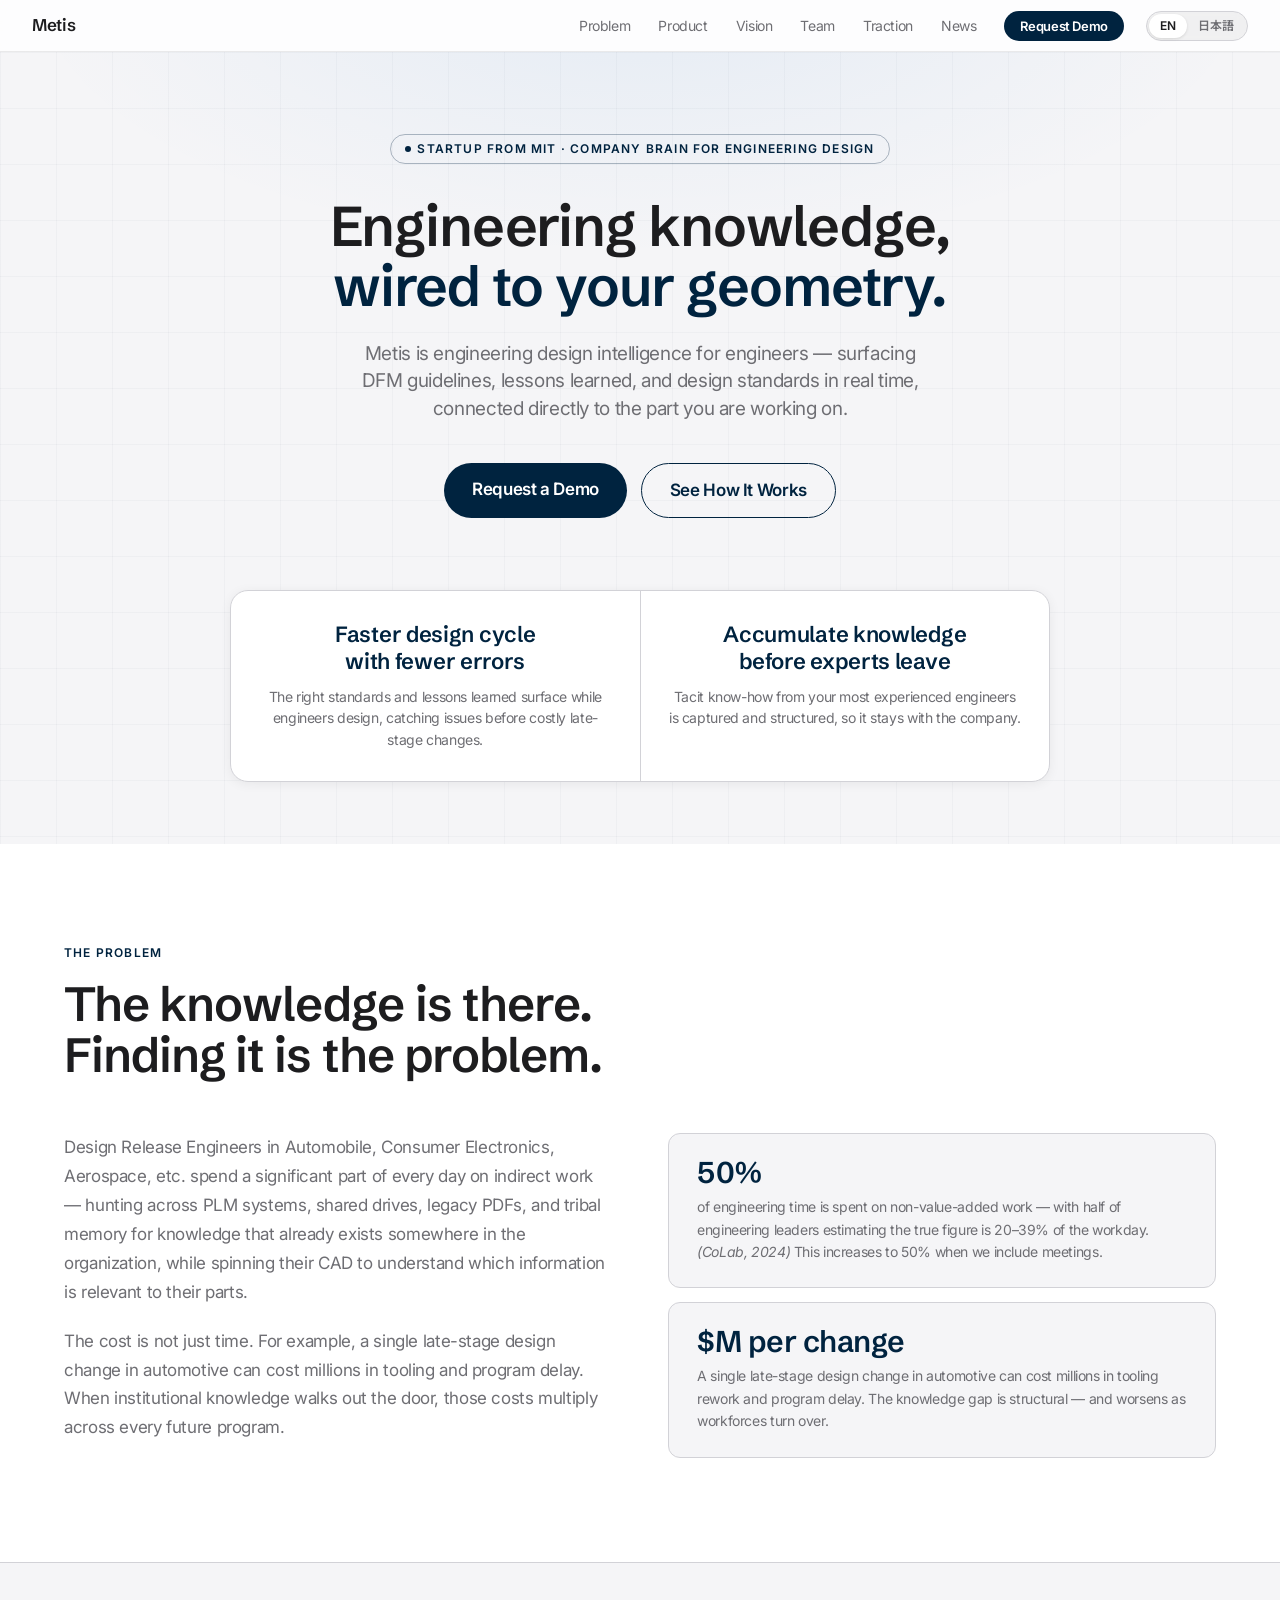
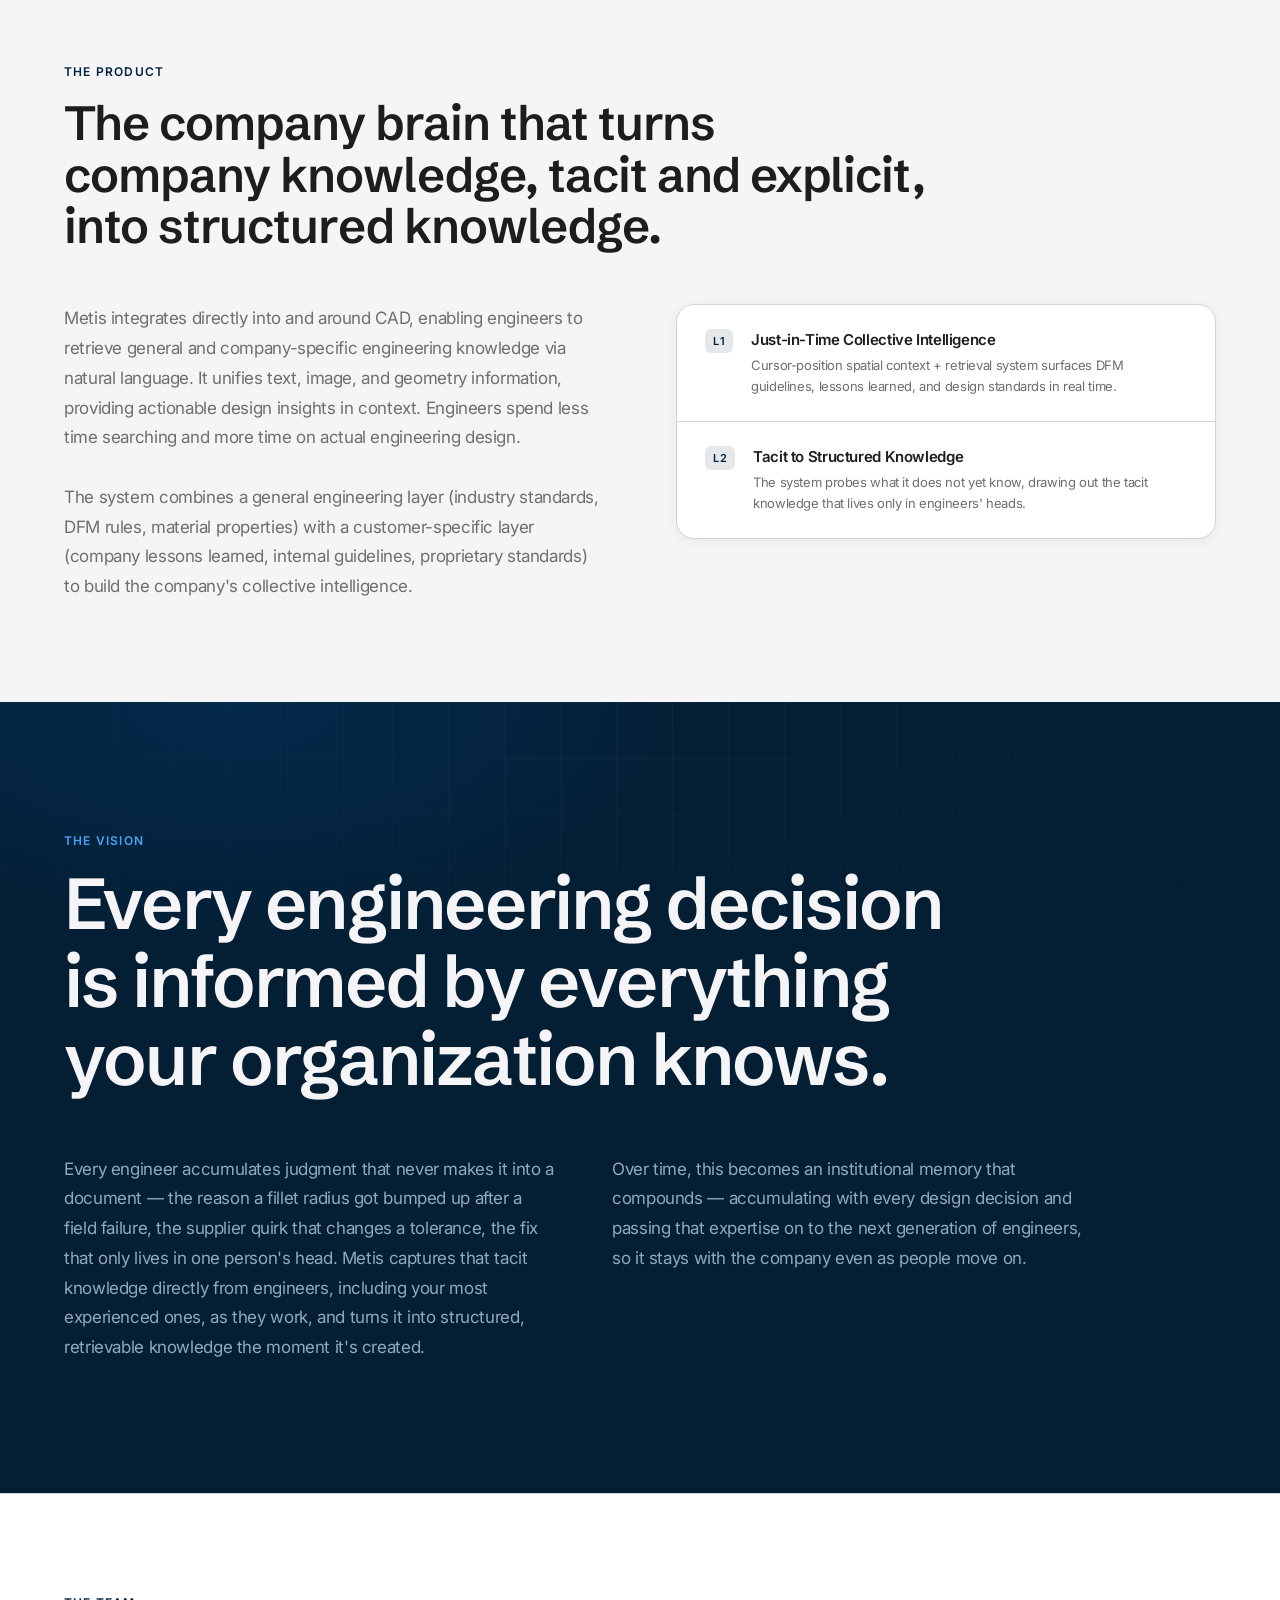
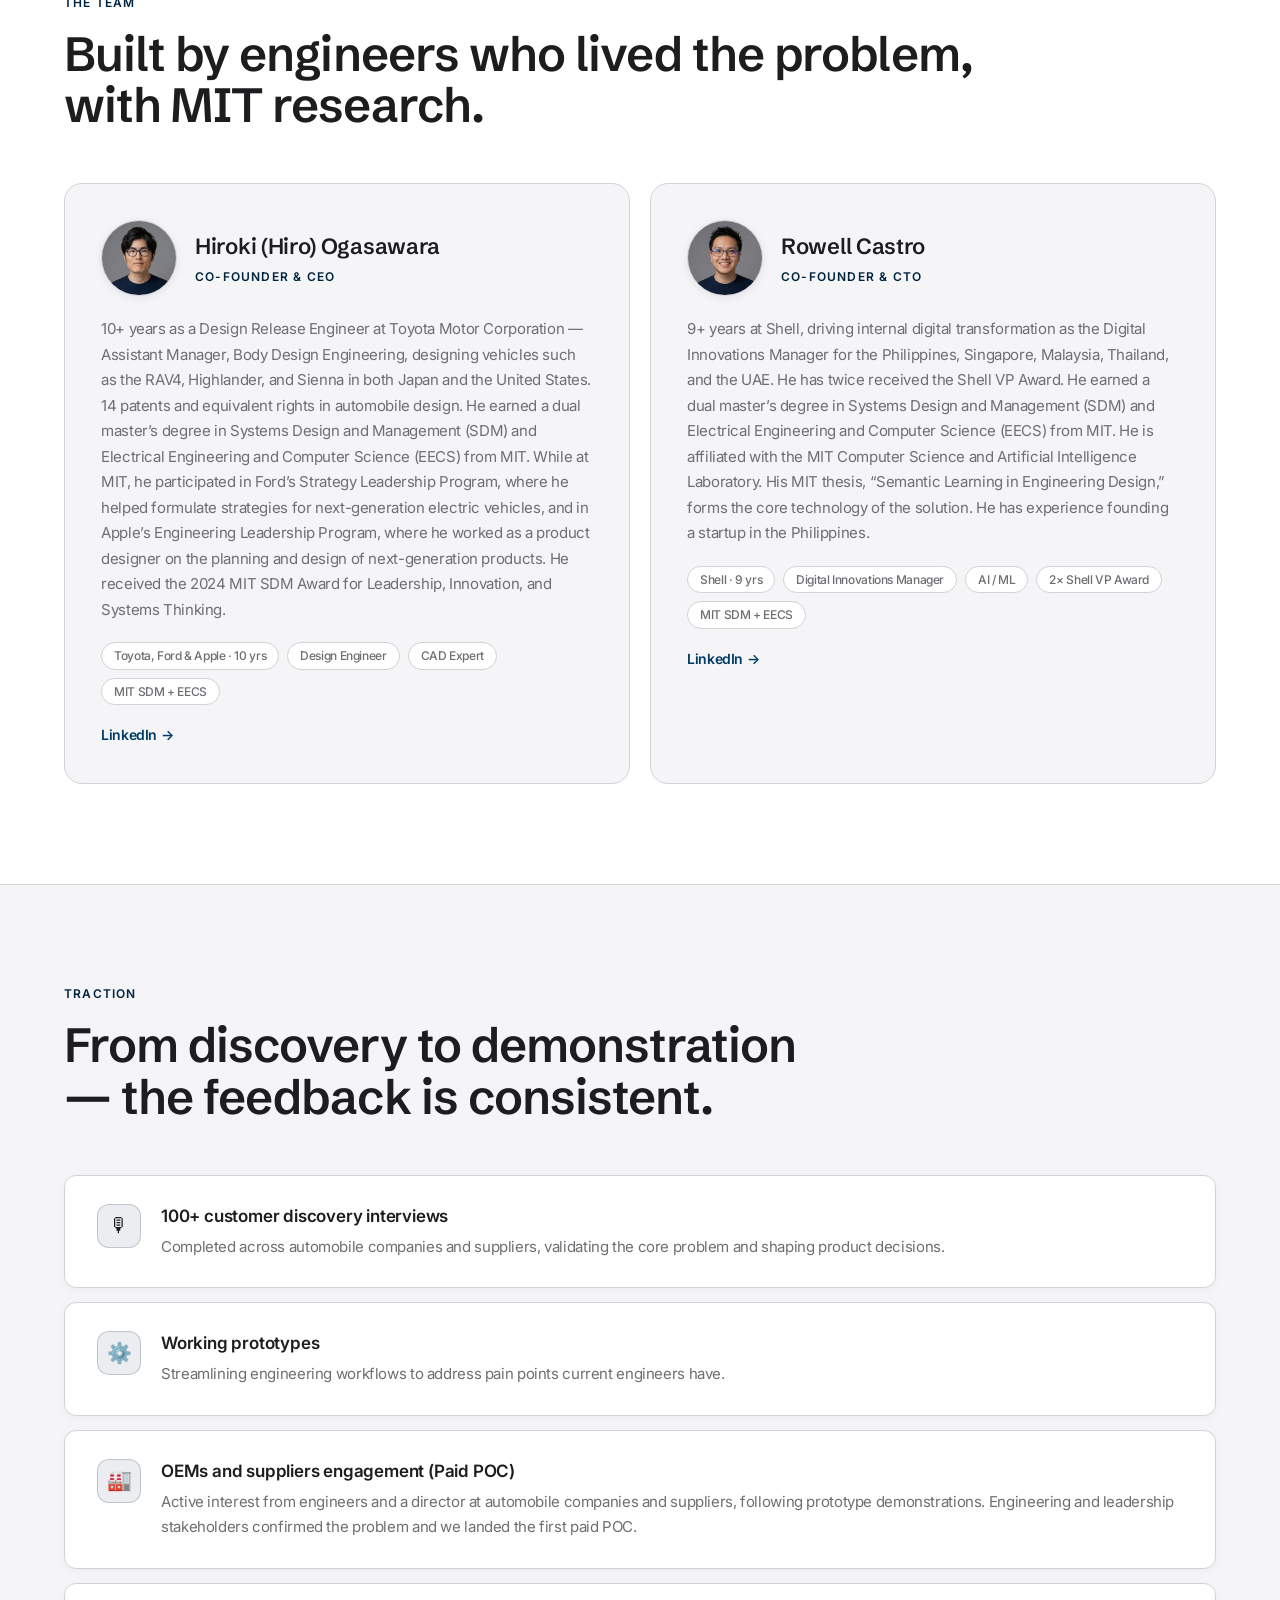
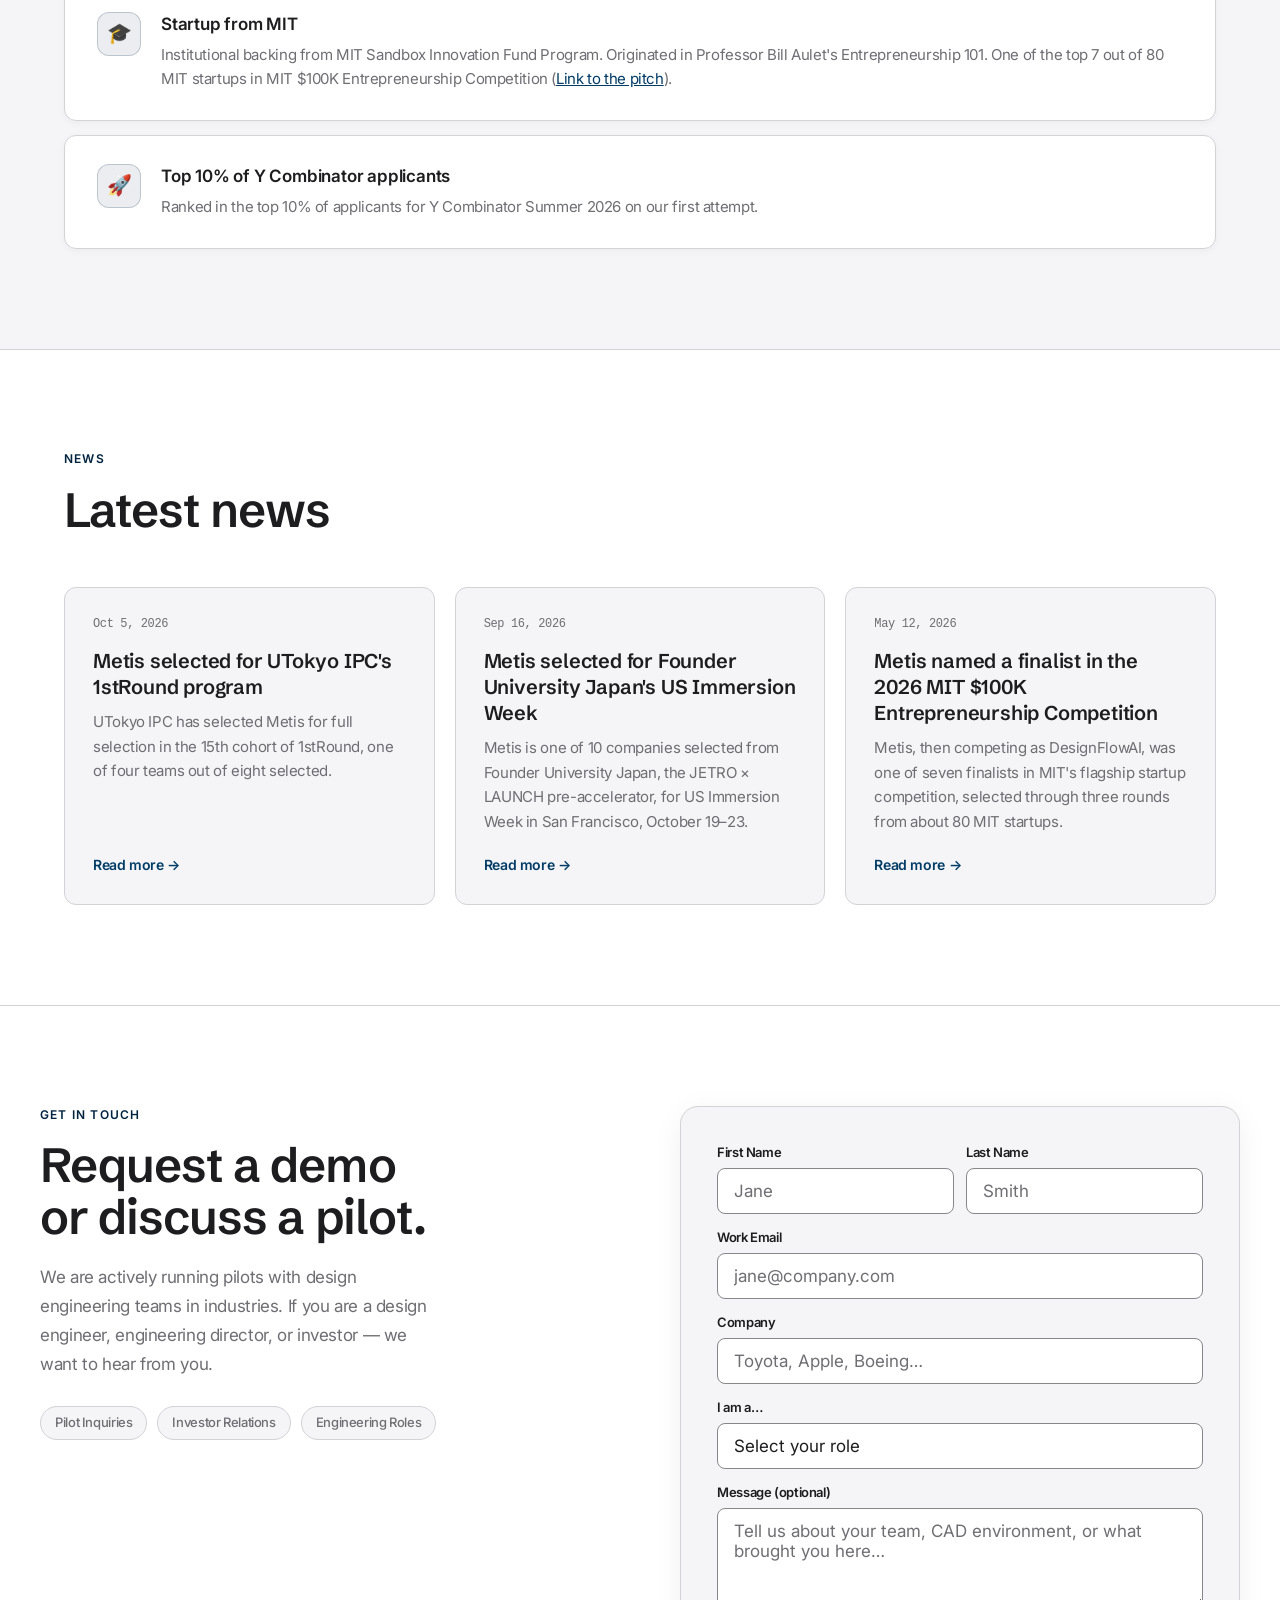
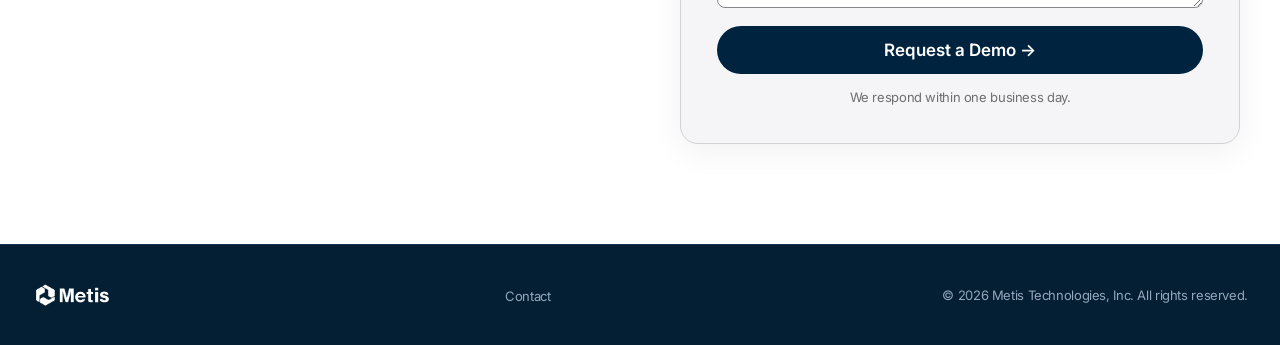
==== commit 7e5a7e58: "Update index.html" ====
--- a/index.html
+++ b/index.html
@@ -199,7 +199,8 @@
     html[lang="ja"] h1 { letter-spacing: 0.01em; line-height: 1.22; font-size: clamp(34px, 4.8vw, 50px); }
     html[lang="ja"] h2 { letter-spacing: 0.01em; line-height: 1.28; }
     html[lang="ja"] #vision h2 { font-size: clamp(34px, 5vw, 62px); }
-    html[lang="ja"] #product h2 { max-width: none; }
+    #product h2 { max-width: none; }
+    #traction h2 { max-width: none; }
     html[lang="ja"] .hero-eyebrow,
     html[lang="ja"] .eyebrow { letter-spacing: 0.1em; }
     html[lang="ja"] .hero-sub,
@@ -364,30 +365,28 @@
 
     .stat-item {
       flex: 1;
-      padding: 28px 16px;
+      padding: 30px 28px;
       border-right: 1px solid var(--border-soft);
       text-align: center;
     }
 
     .stat-item:last-child { border-right: none; }
 
-    .stat-num {
+    .value-title {
       font-family: var(--font-display);
-      font-size: 34px;
-      font-weight: 600;
-      letter-spacing: -1px;
-      color: var(--navy);   /* stats are on white bg, so navy not blue */
-      line-height: 1;
-      white-space: nowrap;
-    }
-
-    .stat-label {
-      font-family: var(--font-text);
-      font-size: 12px;
-      color: var(--text-2);
-      margin-top: 8px;
-      line-height: 1.45;
-      font-weight: 400;
+      font-size: 22px;
+      font-weight: 600;
+      letter-spacing: -0.3px;
+      line-height: 1.25;
+      color: var(--navy);   /* on white bg, so navy not blue */
+    }
+
+    .value-desc {
+      font-family: var(--font-text);
+      font-size: 14px;
+      color: var(--text-2);
+      margin-top: 10px;
+      line-height: 1.55;
     }
 
     @keyframes fadeUp {
@@ -607,6 +606,7 @@
     }
 
     /* ── TEAM ── */
+    #team h2 { max-width: none; }
     #team { background: var(--bg-white); border-top: 1px solid var(--border-soft); }
 
     .team-grid {
@@ -827,7 +827,7 @@
       align-items: start;
     }
 
-    .contact-copy h2 { max-width: 380px; }
+    .contact-copy h2 { max-width: none; }
 
     .contact-copy p {
       font-family: var(--font-text);
@@ -1105,17 +1105,14 @@
     </div>
     <div class="hero-stats">
       <div class="stat-item">
-        <div class="stat-num">50%</div>
-        <div class="stat-label" data-i18n="stat1">of engineering time lost to non-value-added work</div>
+        <div class="value-title" data-i18n="val1T">Faster design cycle<br/>with fewer errors</div>
+        <div class="value-desc" data-i18n="val1D">The right standards and lessons learned surface while engineers design, catching issues before costly late-stage changes.</div>
       </div>
       <div class="stat-item">
-        <div class="stat-num">100+</div>
-        <div class="stat-label" data-i18n="stat2">customer discovery<br/>interviews completed</div>
+        <div class="value-title" data-i18n="val2T">Accumulate knowledge<br/>before experts leave</div>
+        <div class="value-desc" data-i18n="val2D">Tacit know-how from your most experienced engineers is captured and structured, so it stays with the company.</div>
       </div>
-      <div class="stat-item">
-        <div class="stat-num">$34B</div>
-        <div class="stat-label" data-i18n="stat3">Global PLM market<br/>growing at 7.6% CAGR<br/><em>(Fortune Business Insights, 2026)</em></div>
-      </div>
+    </div>
     </div>
   </section>
 
@@ -1157,7 +1154,7 @@
   <section id="product">
     <div class="section reveal">
       <div class="eyebrow" data-i18n="prodEyebrow">The Product</div>
-      <h2 data-i18n="prodH2">The company brain that turns company knowledge, tacit and explicit, into structured knowledge.</h2>
+      <h2 data-i18n="prodH2">The company brain that turns<br/>company knowledge, tacit and explicit,<br/>into structured knowledge.</h2>
 
       <div class="product-intro">
         <p class="product-desc" data-i18n="prodDesc">
@@ -1219,7 +1216,7 @@
   <section id="team">
     <div class="section reveal">
       <div class="eyebrow" data-i18n="tEyebrow">The Team</div>
-      <h2 data-i18n="tH2">Built by engineers who lived the problem with MIT research.</h2>
+      <h2 data-i18n="tH2">Built by engineers who lived the problem,<br/>with MIT research.</h2>
 
       <div class="team-grid">
         <div class="team-card">
@@ -1281,7 +1278,7 @@
   <section id="traction">
     <div class="section reveal">
       <div class="eyebrow" data-i18n="trEyebrow">Traction</div>
-      <h2 data-i18n="trH2">From discovery to demonstration — the feedback is consistent.</h2>
+      <h2 data-i18n="trH2">From discovery to demonstration<br/>— the feedback is consistent.</h2>
       <div class="traction-list">
         <div class="traction-item">
           <div class="traction-icon">🎙</div>
@@ -1355,7 +1352,7 @@
     <div class="contact-wrap reveal">
       <div class="contact-copy">
         <div class="eyebrow" data-i18n="cEyebrow">Get In Touch</div>
-        <h2 data-i18n="cH2">Request a demo or discuss a pilot.</h2>
+        <h2 data-i18n="cH2">Request a demo<br/>or discuss a pilot.</h2>
         <p data-i18n="cP">
           We are actively running pilots with design engineering teams in industries. If you are a design engineer, engineering director, or investor — we want
           to hear from you.
@@ -1431,9 +1428,10 @@
       heroH1: '設計部品につながった<br/><span class="accent">企業の集合知</span>',
       heroSub: 'Metisはハードウェア設計者のためのエンジニアリングデザインインテリジェンスを提供します。製品化設計ガイドライン、過去プロジェクト知見、設計標準をリアルタイムに抽出し、高品質な部品の効率的な設計を実現します。',
       ctaDemo: 'デモを申し込む', ctaHow: 'プロダクトを見る',
-      stat1: '設計者の時間のうち<br/>非正味業務に費やされる割合',
-      stat2: 'ハードウェア設計者への<br/>カスタマーインタビュー実施数',
-      stat3: '世界のCAD & PLM市場規模<br/>年率7.6%で成長<br/><em>（Fortune Business Insights, 2026）</em>',
+      val1T: 'ミスの少ない<br/>速い設計サイクル',
+      val1D: '設計中に必要な基準や過去知見が提示され、後工程での高コストな設計変更を未然に防ぎます。',
+      val2T: '熟練者が去る前に<br/>知見を蓄積',
+      val2D: '経験豊富なエンジニアの暗黙知を捉えて構造知に変え、企業の資産として残します。',
       pEyebrow: '課題',
       pH2: '企業内の設計情報が<br/>至る所に点在。',
       pLead1: '自動車、コンシューマーエレクトロニクス、航空宇宙などのハードウェア設計者たちは、毎日のかなりの時間を非正味業務に費やしています。PLMシステム、共有ドライブ、古いPDF、属人的な記憶等、企業内のあらゆる場所に散らばった知見を探し回りながら、CADでの設計業務を行なっています。',
@@ -1453,7 +1451,7 @@
       vLead1: 'どのエンジニアも、ドキュメントには残らない判断を積み重ねています。市場不具合を受けてフィレット半径を大きくした理由、公差を変えざるを得ないサプライヤー特有の癖、一人の頭の中にしかない対策。Metisは、最も経験豊富な人を含む現場のエンジニアが設計業務をするそばから、こうした暗黙知を捉え、生まれた瞬間に構造化された検索可能な知見へと変換します。',
       vLead2: 'やがてそれは、設計判断のたびに蓄積され続ける企業の集合知となります。人が入れ替わっても企業に残り、専門知見を次世代のエンジニアへと受け継いでいきます。',
       tEyebrow: 'チーム',
-      tH2: '実体験に基づく課題を、MITでの研究を用いて解決。',
+      tH2: '実体験に基づく課題を<br/>MITでの研究を用いて解決。',
       roleCeo: '共同創業者 & CEO', roleCto: '共同創業者 & CTO',
       nameHiro: '小笠原 浩樹',
       nameRowell: 'カストロ ローウェル',
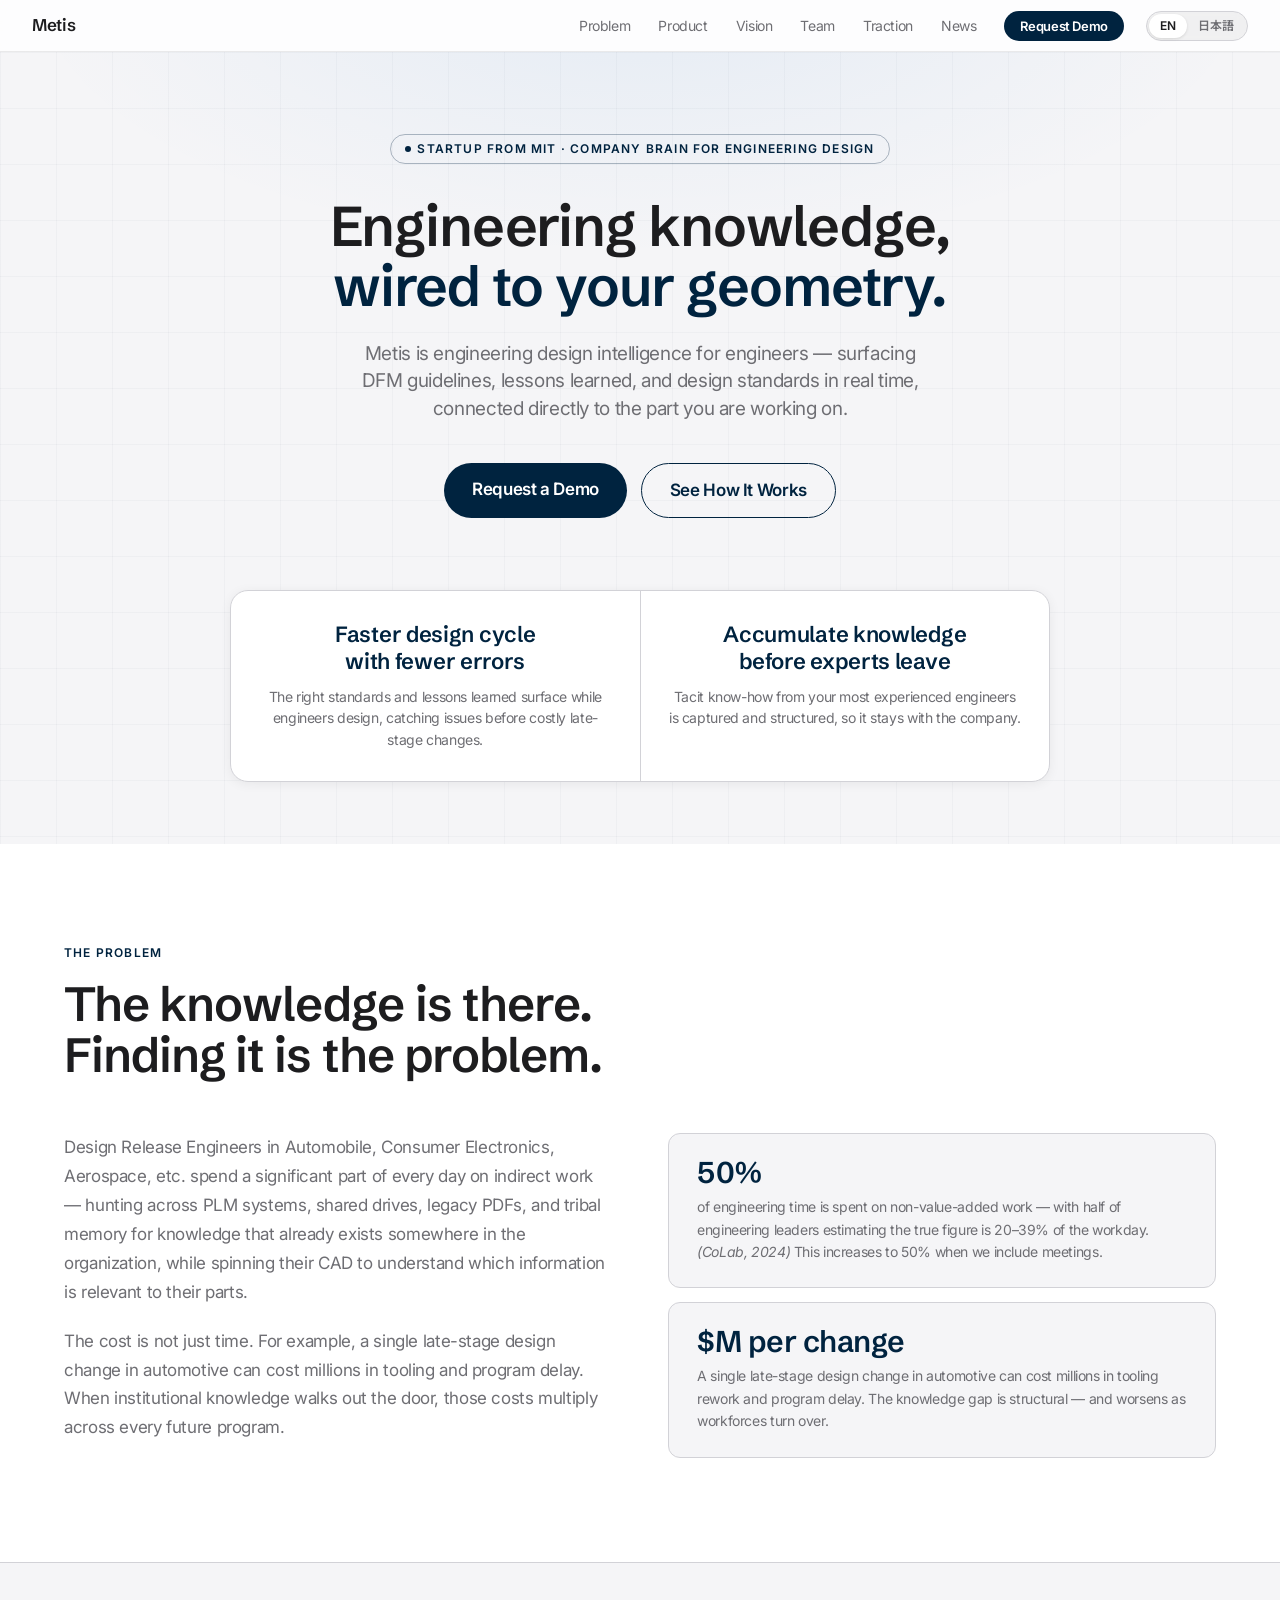
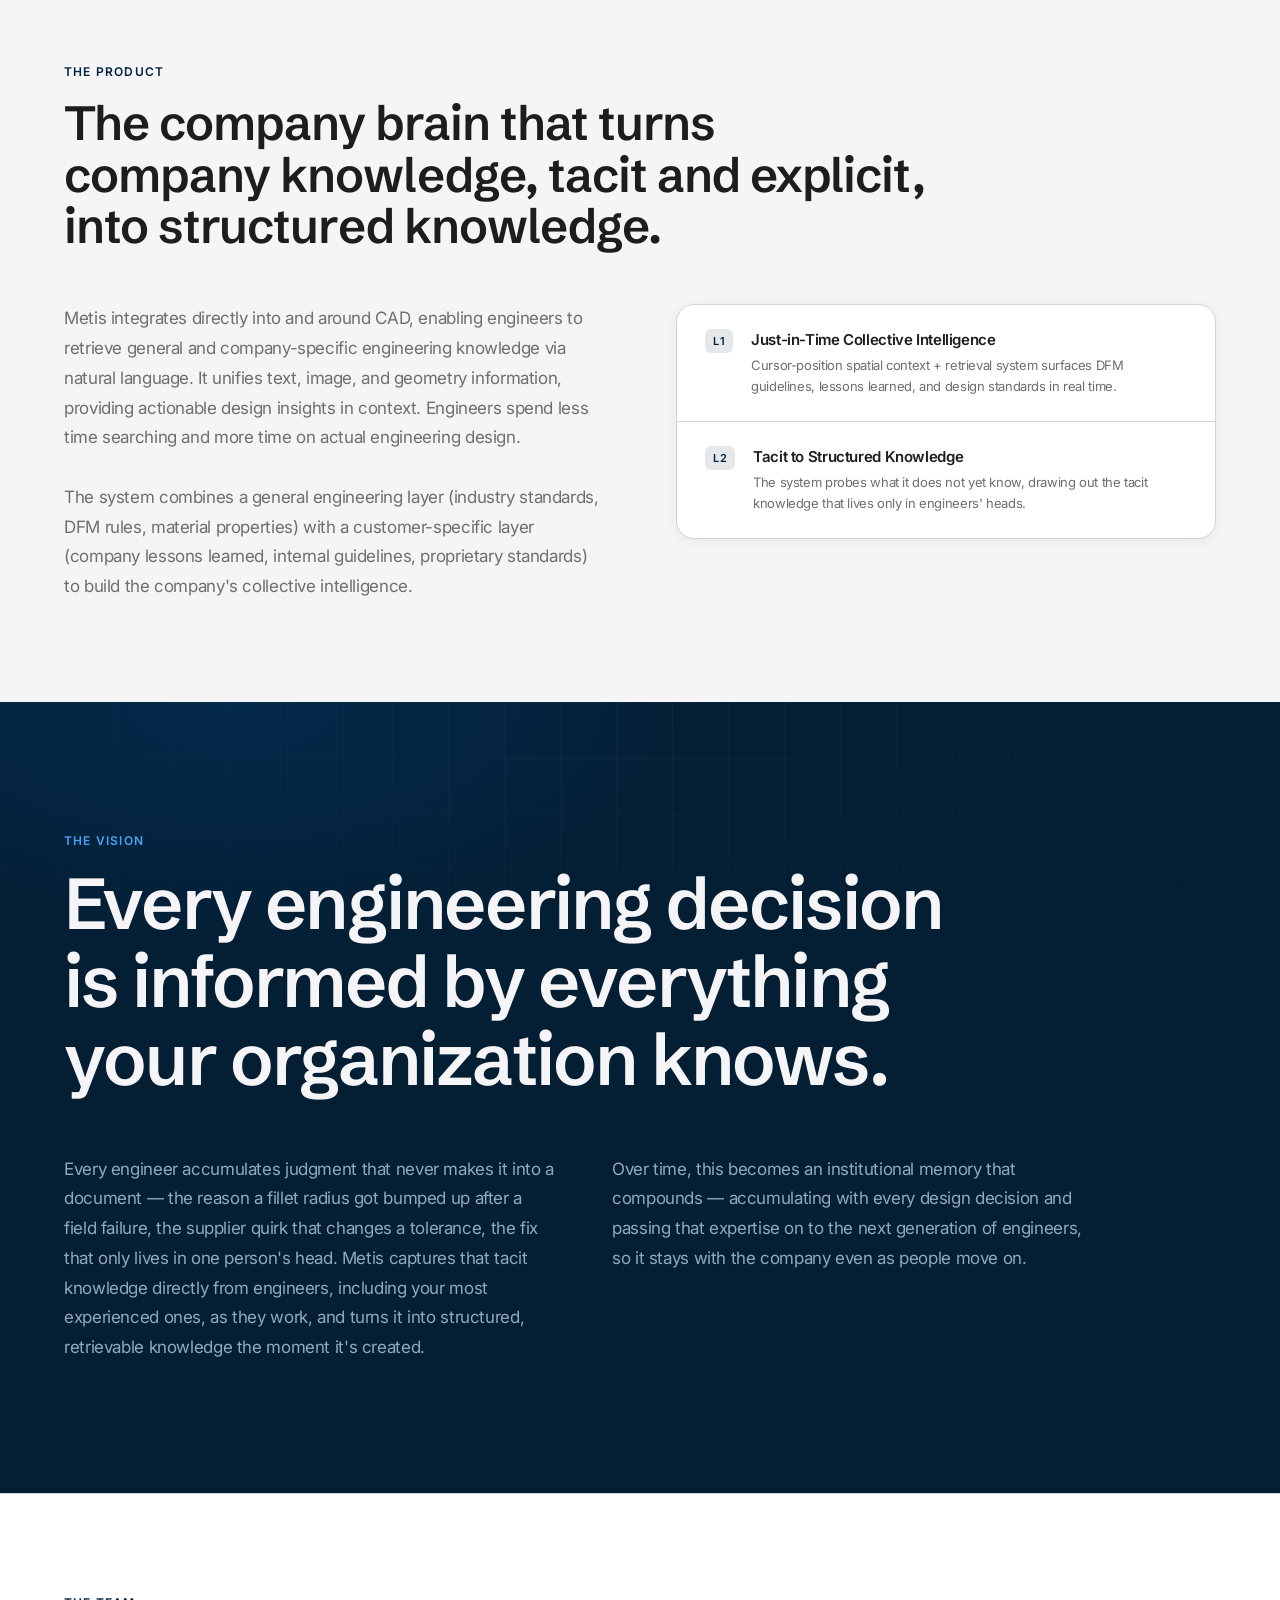
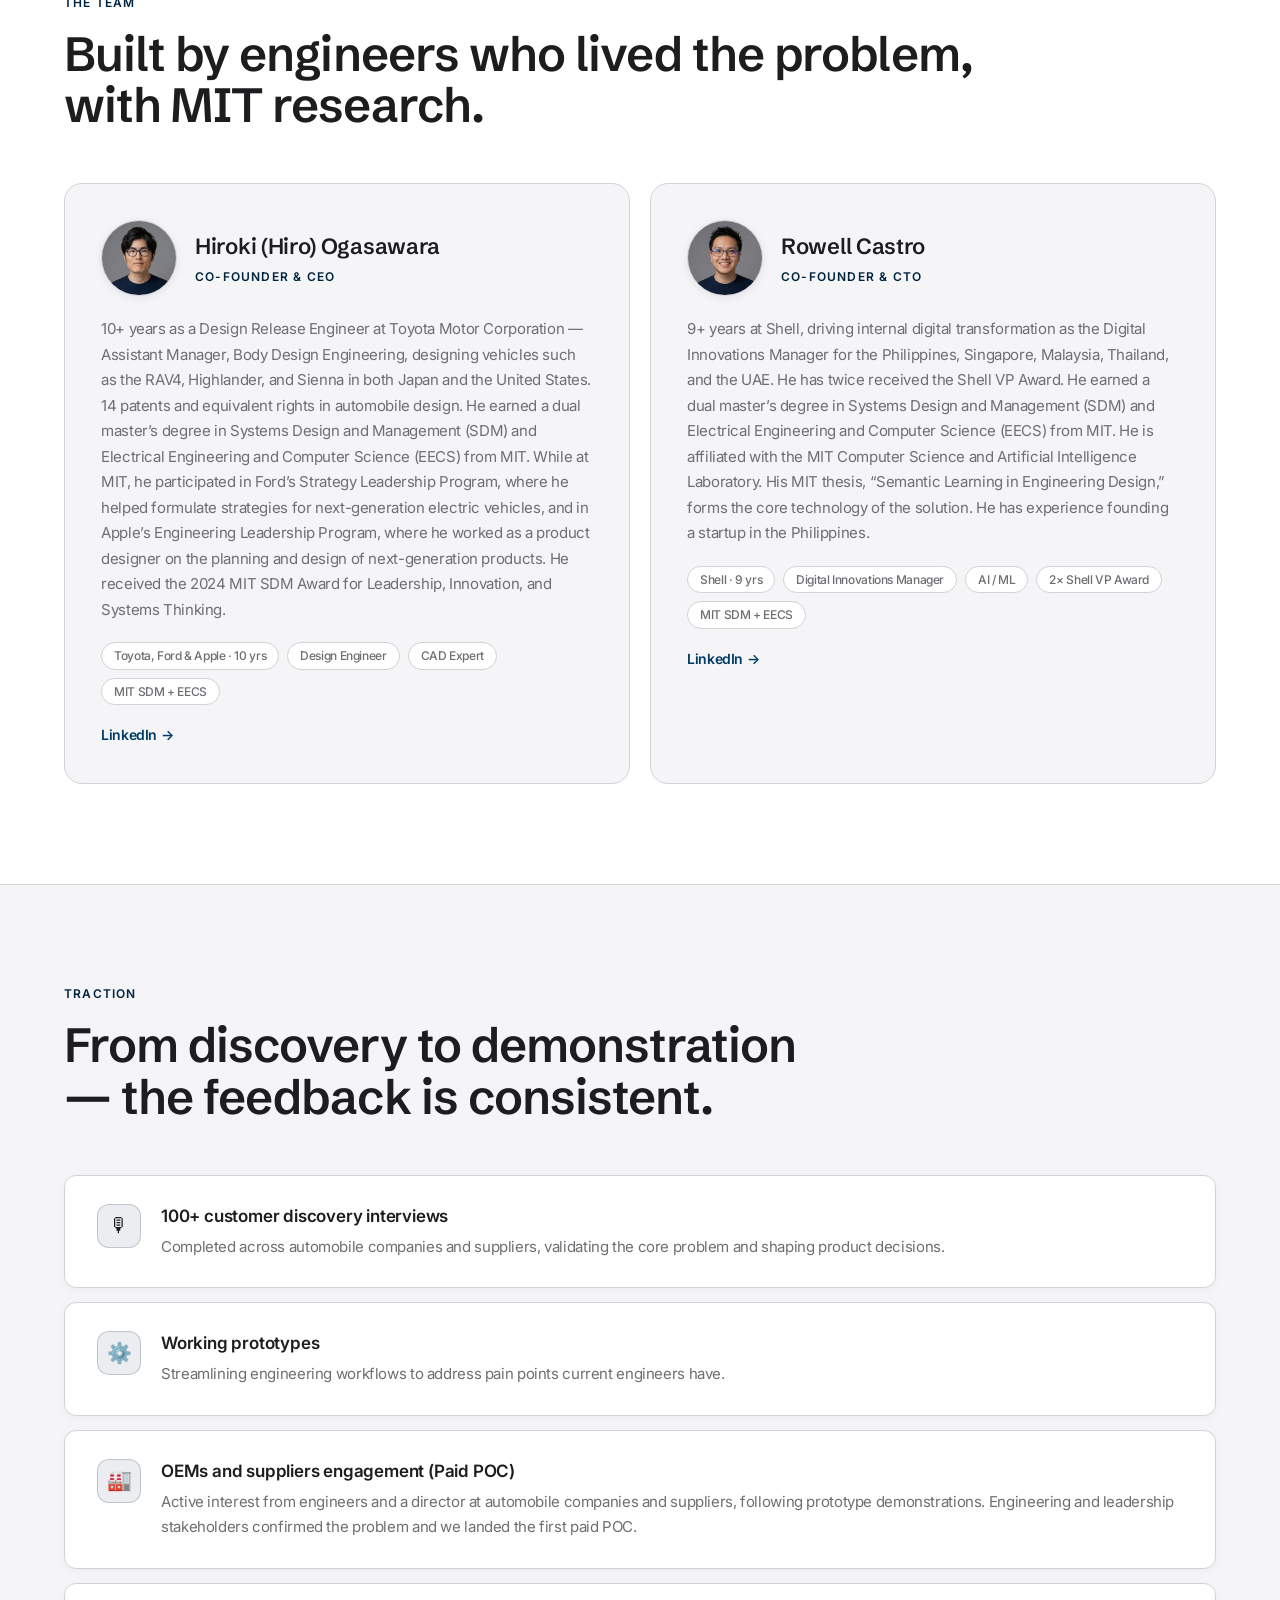
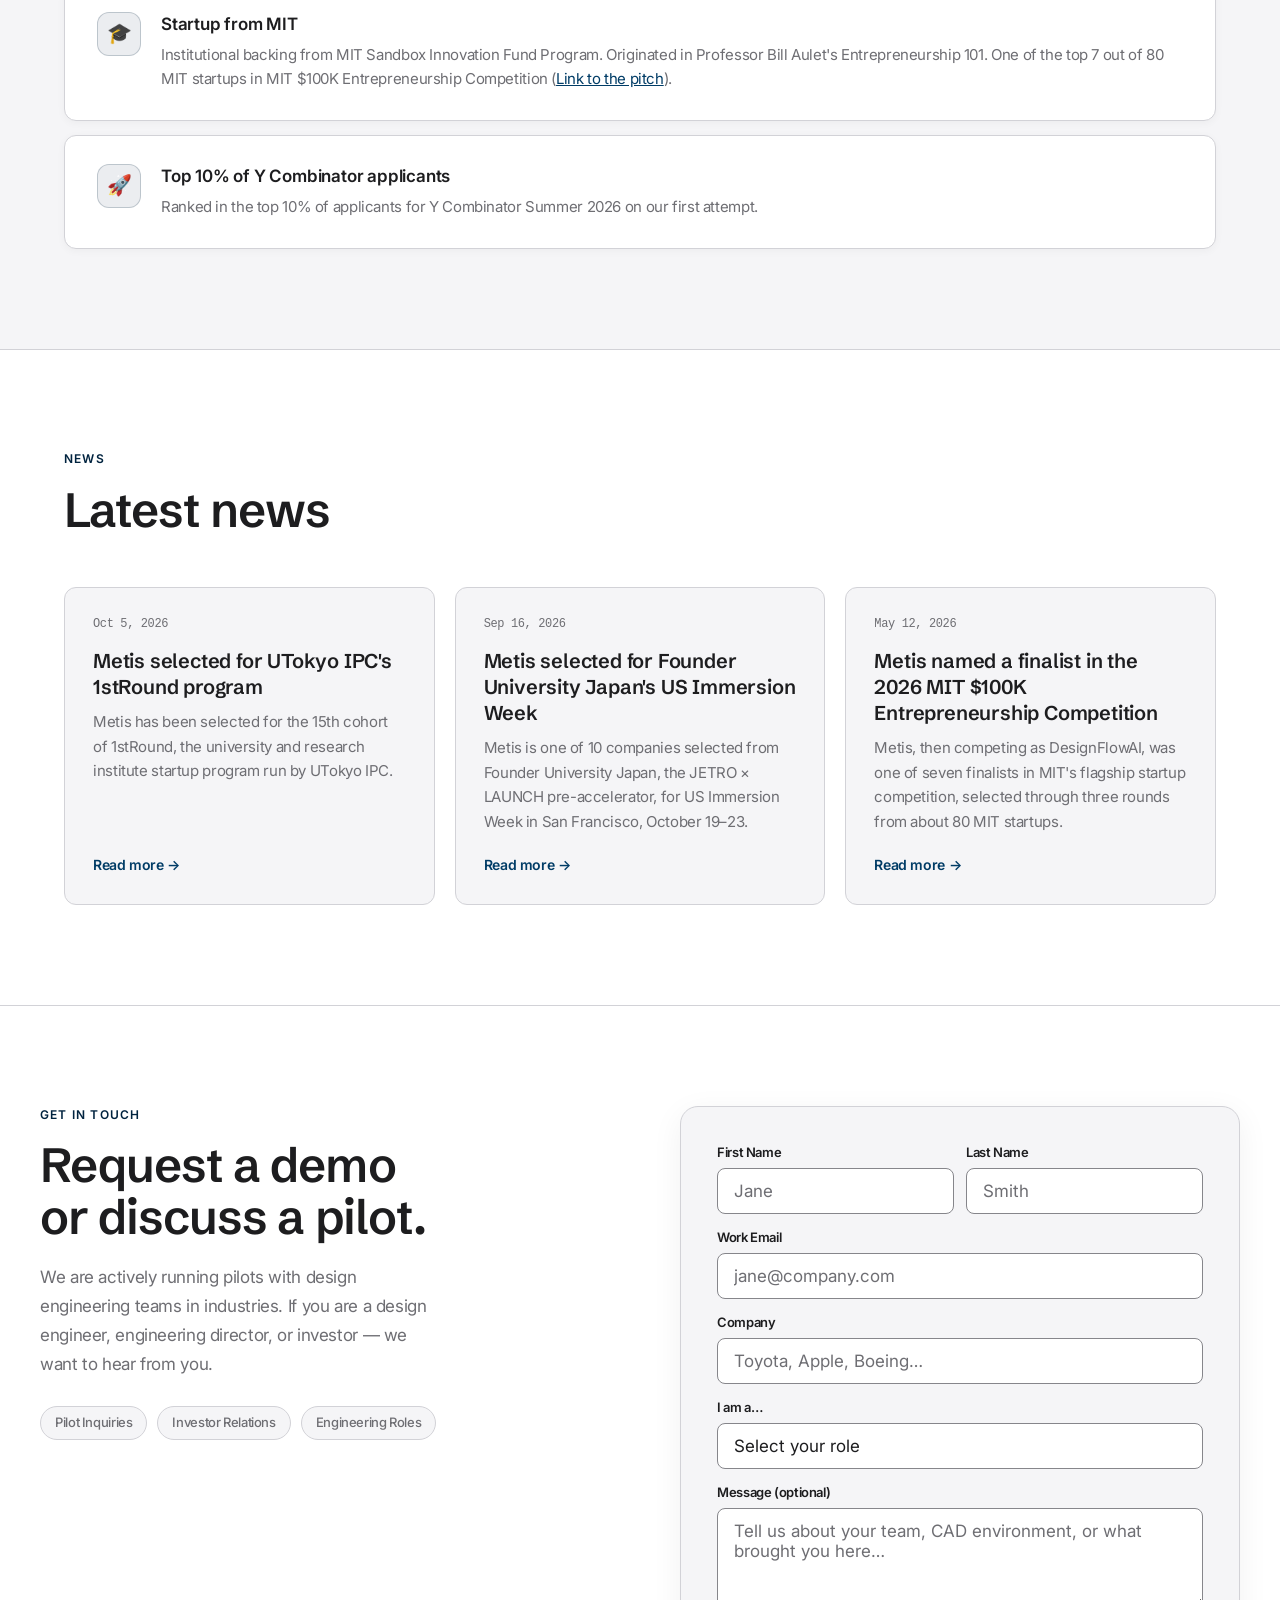
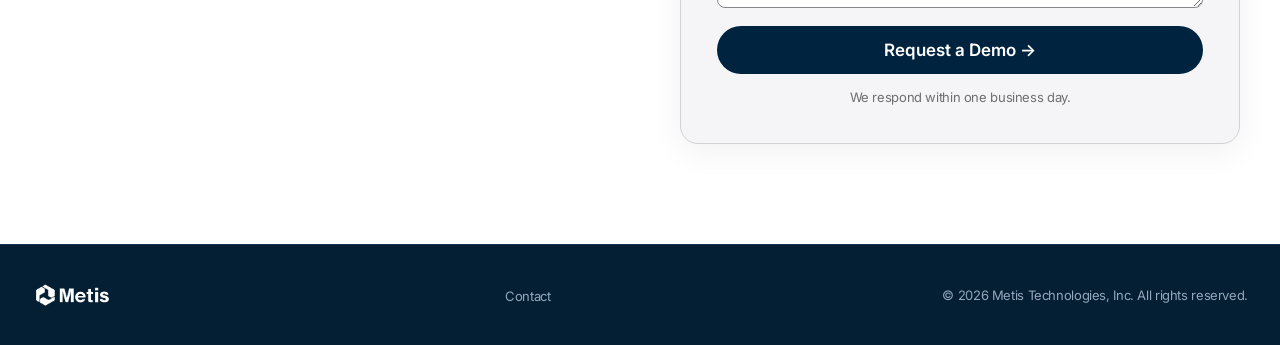
==== commit c7c2d841: "Update 1stRound post per feedback - Rewrite JA post to match reviewed copy; add UTokyo IPC's review " ====
--- a/index.html
+++ b/index.html
@@ -1328,7 +1328,7 @@
         <a class="news-card" href="blog/utokyo-ipc-1stround-15th-cohort.html">
           <time class="news-date" datetime="2026-10-05" data-i18n="news1Date">Oct 5, 2026</time>
           <div class="news-title" data-i18n="news1T">Metis selected for UTokyo IPC's 1stRound program</div>
-          <div class="news-excerpt" data-i18n="news1D">UTokyo IPC has selected Metis for full selection in the 15th cohort of 1stRound, one of four teams out of eight selected.</div>
+          <div class="news-excerpt" data-i18n="news1D">Metis has been selected for the 15th cohort of 1stRound, the university and research institute startup program run by UTokyo IPC.</div>
           <div class="news-more" data-i18n="newsMore">Read more →</div>
         </a>
         <a class="news-card" href="blog/founder-university-japan-us-immersion.html">
@@ -1473,8 +1473,8 @@
       tr5D: '初挑戦でY Combinator Summer 2026応募者のトップ10%にランクイン。',
       navNews: 'ニュース', newsEyebrow: 'ニュース', newsH2: '最新ニュース', newsMore: '続きを読む →',
       news1Date: '2026年10月5日',
-      news1T: 'Metis、東大IPC 第15回「1stRound」に本採択',
-      news1D: '東大IPC 第15回「1stRound」で、採択8チーム中、上位4チームの本採択に選ばれました。',
+      news1T: 'Metis、第15回「1stRound」に本採択',
+      news1D: '東大IPCが運営する創業成長支援プログラム「1stRound」の第15回支援先として採択されました。',
       news2Date: '2026年9月16日',
       news2T: 'Metis、Founder University Japan「US Immersion Week」参加10社に選出',
       news2D: 'JETROとLAUNCHによるプレアクセラレーター「Founder University Japan」で、Metisが米国プログラムの参加10社に選ばれました。10月19日〜23日、サンフランシスコで米国の投資家やスタートアップと交流します。',
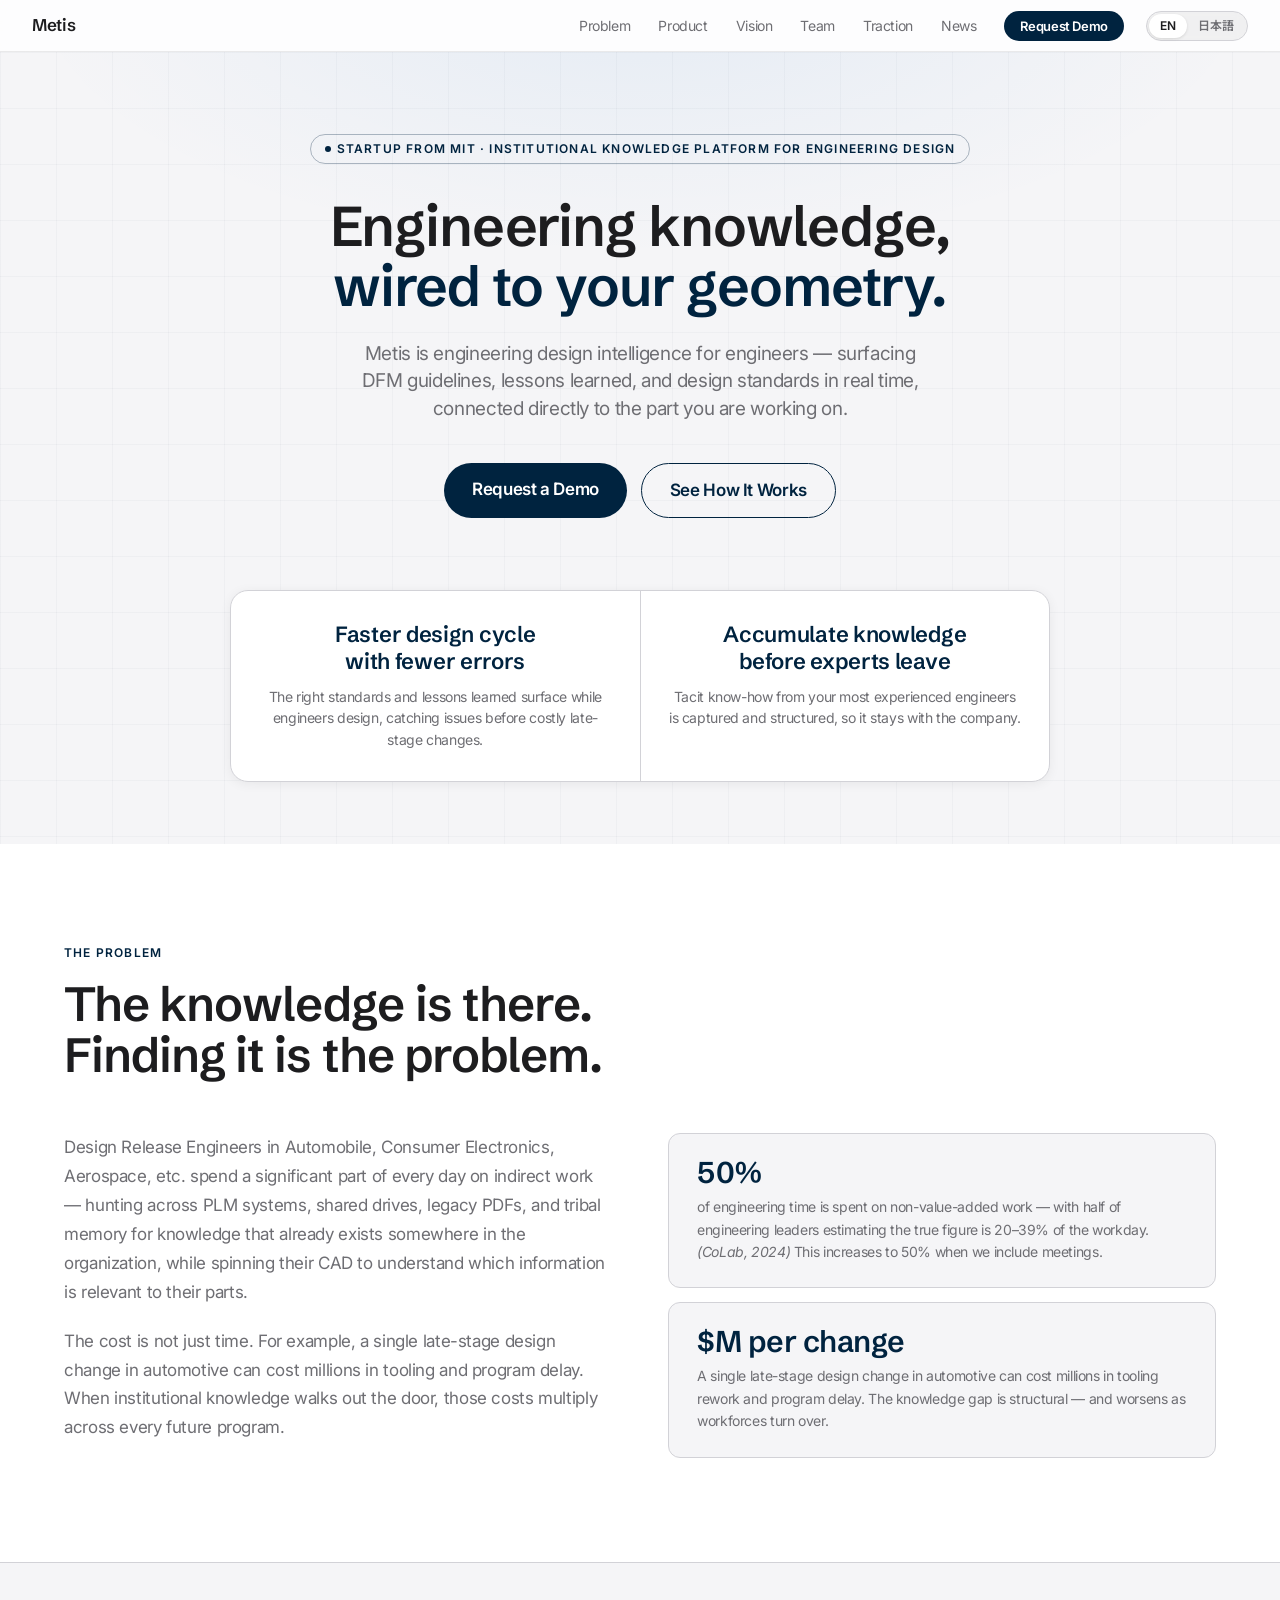
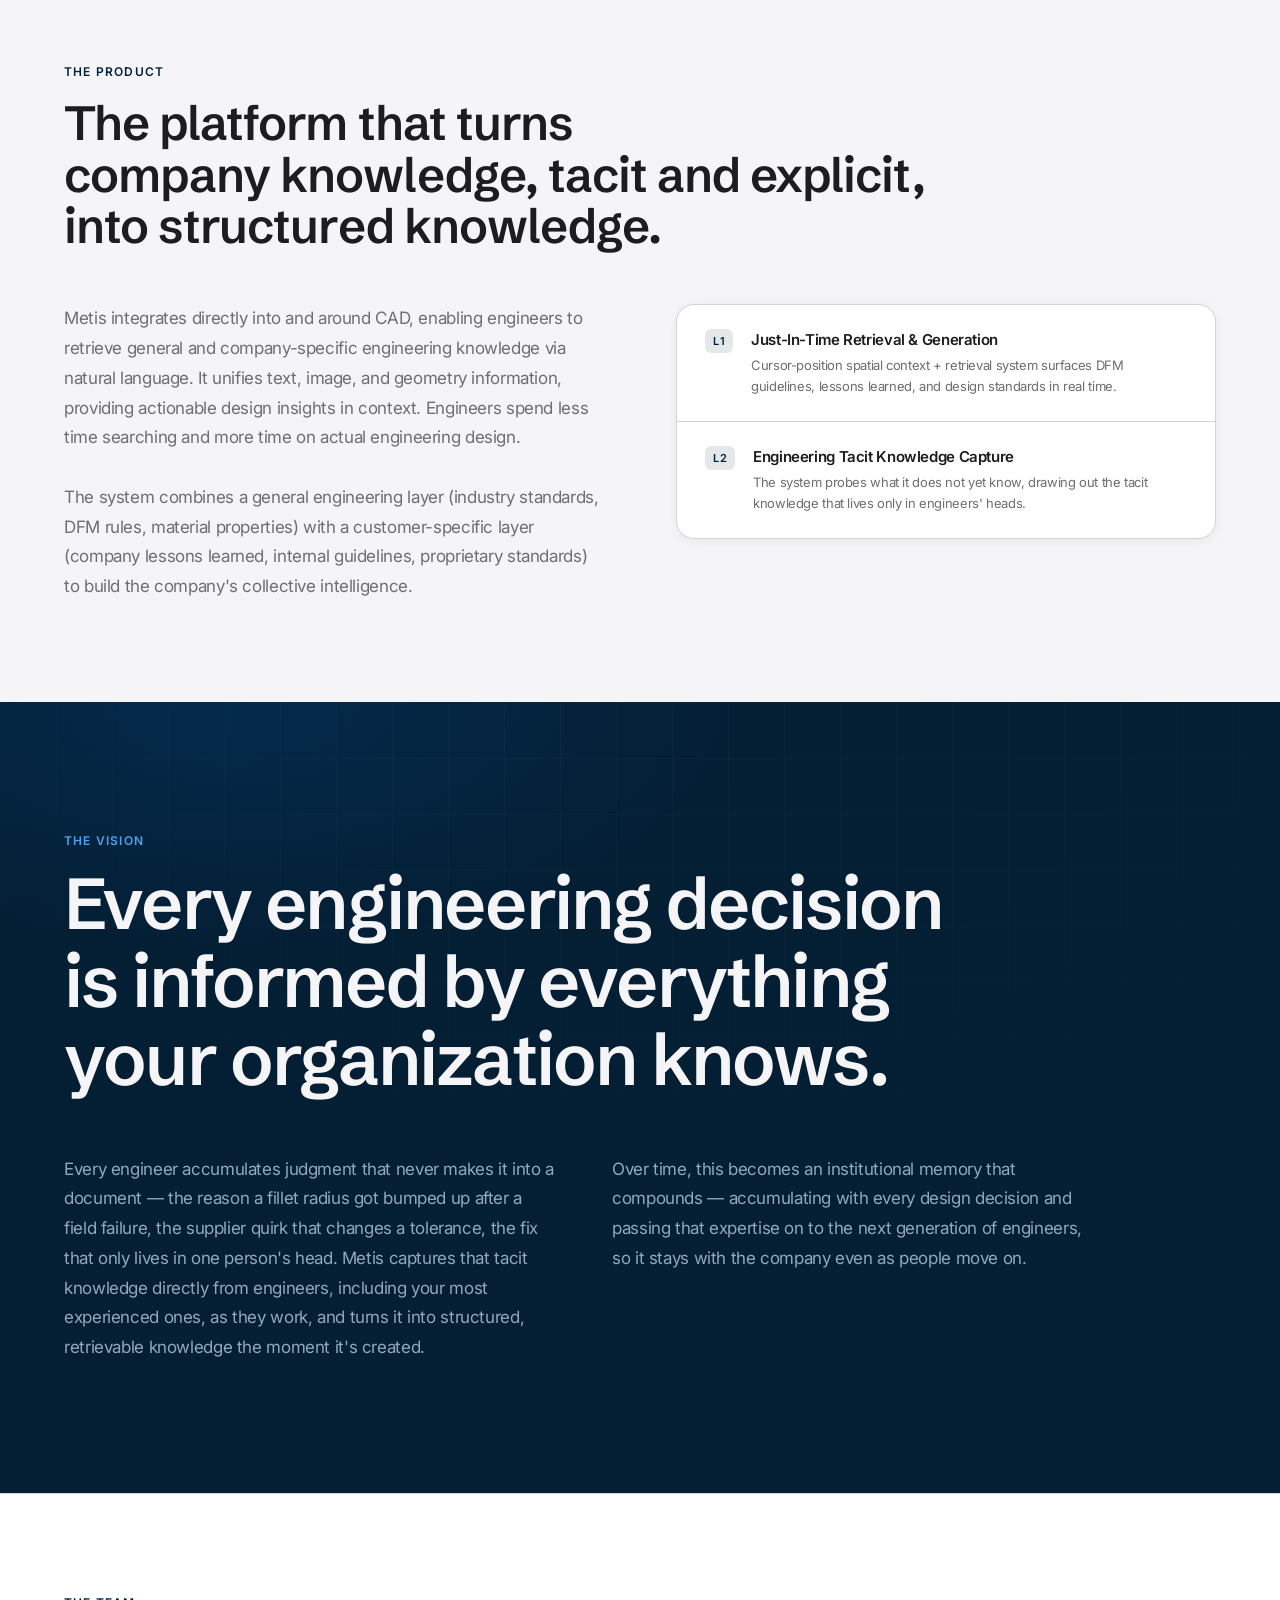
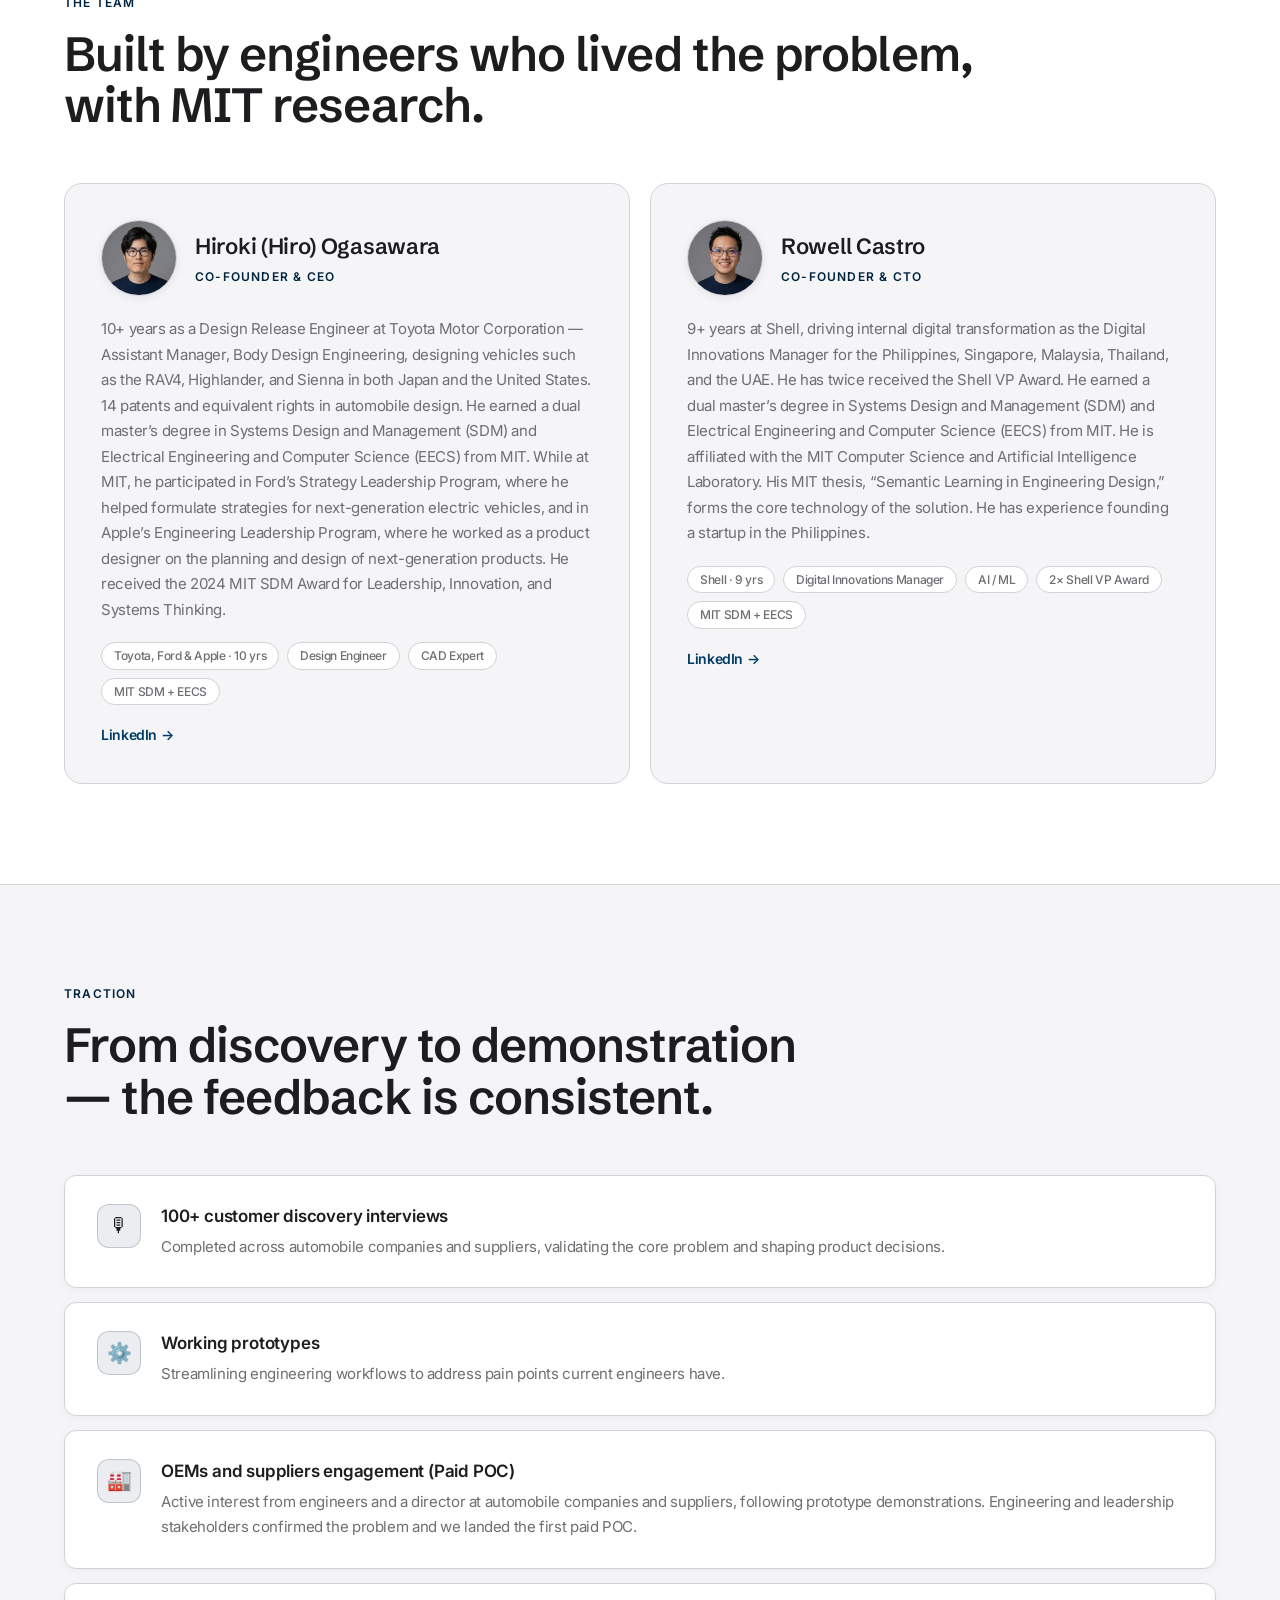
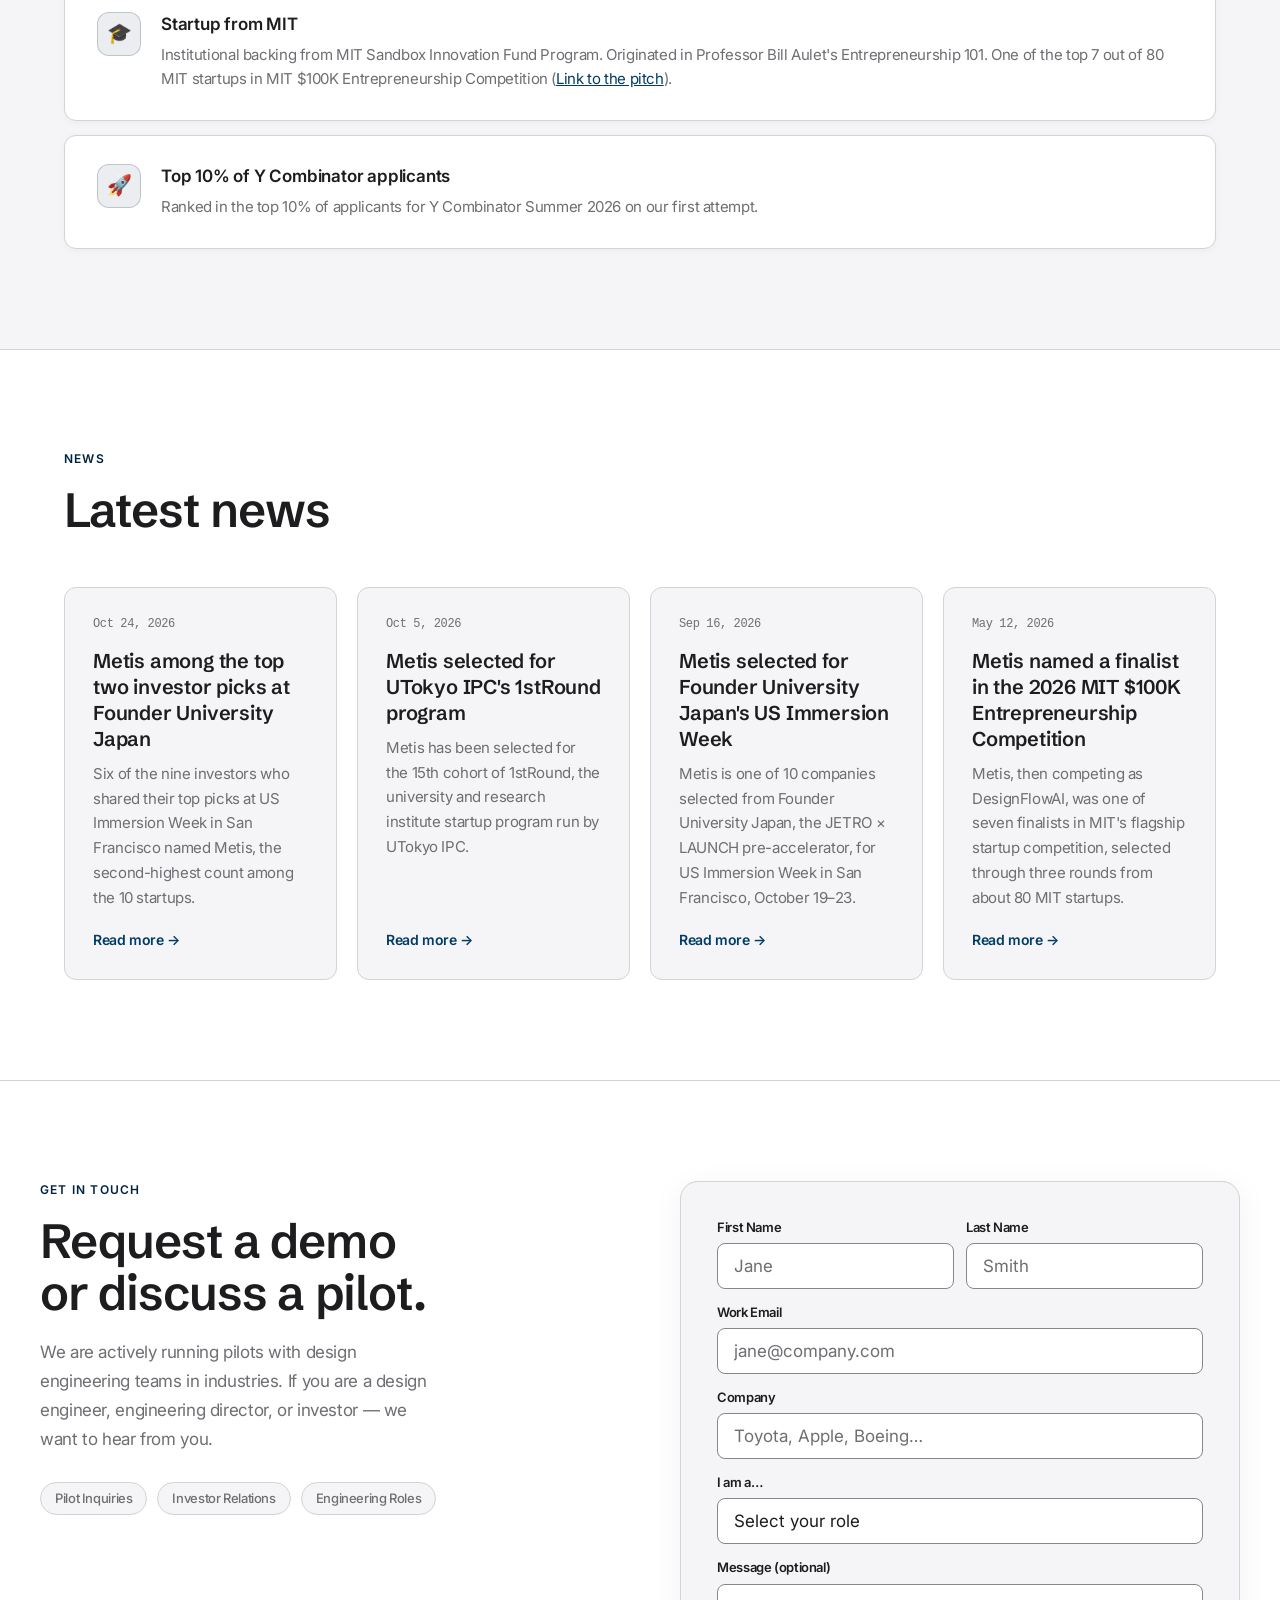
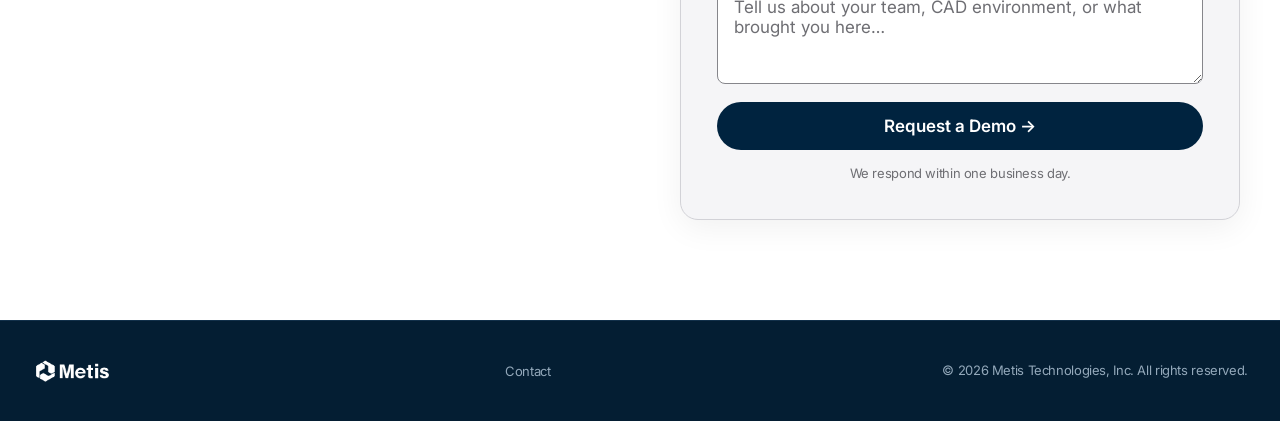
==== commit 3fd6d2f2: "update" ====
--- a/index.html
+++ b/index.html
@@ -3,19 +3,19 @@
 <head>
   <meta charset="UTF-8" />
   <meta name="viewport" content="width=device-width, initial-scale=1.0"/>
-  <title>Metis - Company Brain for Engineering Design</title>
+  <title>Metis - Institutional Knowledge Platform for Engineering Design</title>
   <meta name="description" content="AI-powered knowledge retrieval and intelligent layer for CAD. Connecting DFM guidelines, lessons learned, and design standards directly to your geometry."/>
   <link rel="canonical" href="https://metistec.ai/"/>
   <meta property="og:type" content="website"/>
-  <meta property="og:title" content="Metis - Company Brain for Engineering Design"/>
+  <meta property="og:title" content="Metis - Institutional Knowledge Platform for Engineering Design"/>
   <meta property="og:description" content="AI-powered knowledge retrieval and intelligent layer for CAD. Connecting DFM guidelines, lessons learned, and design standards directly to your geometry."/>
   <meta property="og:url" content="https://metistec.ai/"/>
   <meta property="og:image" content="https://metistec.ai/og-image.png"/>
   <meta property="og:image:width" content="1200">
   <meta property="og:image:height" content="630">
-  <meta property="og:image:alt" content="Metis - Company Brain for Engineering Design">
+  <meta property="og:image:alt" content="Metis - Institutional Knowledge Platform for Engineering Design">
   <meta name="twitter:card" content="summary_large_image"/>
-  <meta name="twitter:title" content="Metis - Company Brain for Engineering Design"/>
+  <meta name="twitter:title" content="Metis - Institutional Knowledge Platform for Engineering Design"/>
   <meta name="twitter:description" content="AI-powered knowledge retrieval and intelligent layer for CAD. Connecting DFM guidelines, lessons learned, and design standards directly to your geometry."/>
   <meta name="twitter:image" content="https://metistec.ai/og-image.png"/>
   <script type="application/ld+json">
@@ -758,7 +758,7 @@
 
     .news-grid {
       display: grid;
-      grid-template-columns: repeat(3, 1fr);
+      grid-template-columns: repeat(4, 1fr);
       gap: 20px;
       margin-top: 52px;
     }
@@ -1089,7 +1089,7 @@
 
   <!-- HERO -->
   <section id="hero">
-    <div class="hero-eyebrow" data-i18n="heroEyebrow">Startup from MIT · Company Brain for Engineering Design </div>
+    <div class="hero-eyebrow" data-i18n="heroEyebrow">Startup from MIT · Institutional Knowledge Platform for Engineering Design</div>
     <h1 data-i18n="heroH1">
       Engineering knowledge,<br/>
       <span class="accent">wired to your geometry.</span>
@@ -1154,7 +1154,7 @@
   <section id="product">
     <div class="section reveal">
       <div class="eyebrow" data-i18n="prodEyebrow">The Product</div>
-      <h2 data-i18n="prodH2">The company brain that turns<br/>company knowledge, tacit and explicit,<br/>into structured knowledge.</h2>
+      <h2 data-i18n="prodH2">The platform that turns<br/>company knowledge, tacit and explicit,<br/>into structured knowledge.</h2>
 
       <div class="product-intro">
         <p class="product-desc" data-i18n="prodDesc">
@@ -1173,14 +1173,14 @@
           <div class="layer">
             <div class="layer-num">L1</div>
             <div class="layer-content">
-              <div class="layer-title" data-i18n="l1Title">Just-in-Time Collective Intelligence</div>
+              <div class="layer-title" data-i18n="l1Title">Just-In-Time Retrieval &amp; Generation</div>
               <div class="layer-desc" data-i18n="l1Desc">Cursor-position spatial context + retrieval system surfaces DFM guidelines, lessons learned, and design standards in real time.</div>
             </div>
           </div>
           <div class="layer">
             <div class="layer-num">L2</div>
             <div class="layer-content">
-              <div class="layer-title" data-i18n="l2Title">Tacit to Structured Knowledge</div>
+              <div class="layer-title" data-i18n="l2Title">Engineering Tacit Knowledge Capture</div>
               <div class="layer-desc" data-i18n="l2Desc">The system probes what it does not yet know, drawing out the tacit knowledge that lives only in engineers' heads.</div>
             </div>
           </div>
@@ -1325,22 +1325,28 @@
       <div class="eyebrow" data-i18n="newsEyebrow">News</div>
       <h2 data-i18n="newsH2">Latest news</h2>
       <div class="news-grid">
+        <a class="news-card" href="blog/founder-university-japan-investor-picks.html">
+          <time class="news-date" datetime="2026-10-24" data-i18n="news1Date">Oct 24, 2026</time>
+          <div class="news-title" data-i18n="news1T">Metis among the top two investor picks at Founder University Japan</div>
+          <div class="news-excerpt" data-i18n="news1D">Six of the nine investors who shared their top picks at US Immersion Week in San Francisco named Metis, the second-highest count among the 10 startups.</div>
+          <div class="news-more" data-i18n="newsMore">Read more →</div>
+        </a>
         <a class="news-card" href="blog/utokyo-ipc-1stround-15th-cohort.html">
-          <time class="news-date" datetime="2026-10-05" data-i18n="news1Date">Oct 5, 2026</time>
-          <div class="news-title" data-i18n="news1T">Metis selected for UTokyo IPC's 1stRound program</div>
-          <div class="news-excerpt" data-i18n="news1D">Metis has been selected for the 15th cohort of 1stRound, the university and research institute startup program run by UTokyo IPC.</div>
+          <time class="news-date" datetime="2026-10-05" data-i18n="news2Date">Oct 5, 2026</time>
+          <div class="news-title" data-i18n="news2T">Metis selected for UTokyo IPC's 1stRound program</div>
+          <div class="news-excerpt" data-i18n="news2D">Metis has been selected for the 15th cohort of 1stRound, the university and research institute startup program run by UTokyo IPC.</div>
           <div class="news-more" data-i18n="newsMore">Read more →</div>
         </a>
         <a class="news-card" href="blog/founder-university-japan-us-immersion.html">
-          <time class="news-date" datetime="2026-09-16" data-i18n="news2Date">Sep 16, 2026</time>
-          <div class="news-title" data-i18n="news2T">Metis selected for Founder University Japan's US Immersion Week</div>
-          <div class="news-excerpt" data-i18n="news2D">Metis is one of 10 companies selected from Founder University Japan, the JETRO × LAUNCH pre-accelerator, for US Immersion Week in San Francisco, October 19–23.</div>
+          <time class="news-date" datetime="2026-09-16" data-i18n="news3Date">Sep 16, 2026</time>
+          <div class="news-title" data-i18n="news3T">Metis selected for Founder University Japan's US Immersion Week</div>
+          <div class="news-excerpt" data-i18n="news3D">Metis is one of 10 companies selected from Founder University Japan, the JETRO × LAUNCH pre-accelerator, for US Immersion Week in San Francisco, October 19–23.</div>
           <div class="news-more" data-i18n="newsMore">Read more →</div>
         </a>
         <a class="news-card" href="blog/mit-100k-finalist-2026.html">
-          <time class="news-date" datetime="2026-05-12" data-i18n="news3Date">May 12, 2026</time>
-          <div class="news-title" data-i18n="news3T">Metis named a finalist in the 2026 MIT $100K Entrepreneurship Competition</div>
-          <div class="news-excerpt" data-i18n="news3D">Metis, then competing as DesignFlowAI, was one of seven finalists in MIT's flagship startup competition, selected through three rounds from about 80 MIT startups.</div>
+          <time class="news-date" datetime="2026-05-12" data-i18n="news4Date">May 12, 2026</time>
+          <div class="news-title" data-i18n="news4T">Metis named a finalist in the 2026 MIT $100K Entrepreneurship Competition</div>
+          <div class="news-excerpt" data-i18n="news4D">Metis, then competing as DesignFlowAI, was one of seven finalists in MIT's flagship startup competition, selected through three rounds from about 80 MIT startups.</div>
           <div class="news-more" data-i18n="newsMore">Read more →</div>
         </a>
       </div>
@@ -1424,7 +1430,7 @@
     const JA = {
       navProblem: '課題', navProduct: 'プロダクト', navVision: 'ビジョン', navTeam: 'チーム',
       navTraction: 'トラクション', navCta: 'デモを申し込む',
-      heroEyebrow: 'MIT発 · エンジニアリングデザインのための企業の頭脳',
+      heroEyebrow: 'MIT発 · エンジニアリングデザインのための組織知プラットフォーム',
       heroH1: '設計部品につながった<br/><span class="accent">企業の集合知</span>',
       heroSub: 'Metisはハードウェア設計者のためのエンジニアリングデザインインテリジェンスを提供します。製品化設計ガイドライン、過去プロジェクト知見、設計標準をリアルタイムに抽出し、高品質な部品の効率的な設計を実現します。',
       ctaDemo: 'デモを申し込む', ctaHow: 'プロダクトを見る',
@@ -1440,11 +1446,11 @@
       pc2Num: '変更1件で数百万円以上のコスト',
       pc2Desc: '自動車開発における後工程の設計変更は、1件で金型改修とプログラム遅延により数百万円以上のコストが発生。知見のギャップは構造的な問題であり、人材の入れ替わりとともに悪化します。',
       prodEyebrow: 'プロダクト',
-      prodH2: '企業の知識（暗黙知、形式知）を構造知にする<br/>エンジニアリングデザインのための頭脳。',
+      prodH2: '企業の知識（暗黙知、形式知）を構造知にする<br/>エンジニアリングデザインのためのプラットフォーム。',
       prodDesc: 'MetisはCAD内外に直接統合され、ハードウェア設計者は自然言語で一般知見と企業固有の知見を検索できます。文字、画像、形状の情報を統合し、コンテキストに基づいた実行可能な設計知見を提供。ハードウェア設計者は探す時間を減らし、本来のエンジニアリングデザインに集中できます。<br/><br/>本システムは、一般知見コンテキスト（産業標準、製品化設計ルール、材料特性）と固有知見コンテキスト（過去プロジェクト知見、内規、独自標準）を統合し、企業の集合知を生成します。',
-      l1Title: 'ジャストインタイムの集合知の生成',
+      l1Title: 'ジャストインタイムの検索・生成',
       l1Desc: 'カーソル位置の空間コンテキストと検索システムにより、製品化設計ガイドライン・過去知見・設計標準をリアルタイムに抽出。',
-      l2Title: '暗黙知の構造知化',
+      l2Title: '設計暗黙知の抽出',
       l2Desc: 'システムの未知の知により、人間の頭の中に存在する暗黙知を抽出。',
       vEyebrow: 'ビジョン',
       vH2: '企業の全情報に基づいた<br/>設計判断を実現',
@@ -1472,15 +1478,18 @@
       tr5T: 'Y Combinator トップ10%',
       tr5D: '初挑戦でY Combinator Summer 2026応募者のトップ10%にランクイン。',
       navNews: 'ニュース', newsEyebrow: 'ニュース', newsH2: '最新ニュース', newsMore: '続きを読む →',
-      news1Date: '2026年10月5日',
-      news1T: 'Metis、第15回「1stRound」に本採択',
-      news1D: '東大IPCが運営する創業成長支援プログラム「1stRound」の第15回支援先として採択されました。',
-      news2Date: '2026年9月16日',
-      news2T: 'Metis、Founder University Japan「US Immersion Week」参加10社に選出',
-      news2D: 'JETROとLAUNCHによるプレアクセラレーター「Founder University Japan」で、Metisが米国プログラムの参加10社に選ばれました。10月19日〜23日、サンフランシスコで米国の投資家やスタートアップと交流します。',
-      news3Date: '2026年5月12日',
-      news3T: 'Metis、2026年 MIT $100K起業コンペでファイナリストに選出',
-      news3D: 'Metis（当時のチーム名：DesignFlowAI）は、MITを代表するスタートアップコンペ「MIT $100K起業コンペ」で、約80社の中から3ラウンドを経てファイナリスト7社に選ばれました。',
+      news1Date: '2026年10月24日',
+      news1T: 'Metis、Founder University Japan US Immersion Weekで投資家の推薦数2位に',
+      news1D: 'サンフランシスコで開催されたUS Immersion Weekで、推薦企業を公表した投資家9名のうち6名がMetisを推薦。参加10社の中で2番目に多い推薦数となりました。',
+      news2Date: '2026年10月5日',
+      news2T: 'Metis、第15回「1stRound」に本採択',
+      news2D: '東大IPCが運営する創業成長支援プログラム「1stRound」の第15回支援先として採択されました。',
+      news3Date: '2026年9月16日',
+      news3T: 'Metis、Founder University Japan「US Immersion Week」参加10社に選出',
+      news3D: 'JETROとLAUNCHによるプレアクセラレーター「Founder University Japan」で、Metisが米国プログラムの参加10社に選ばれました。10月19日〜23日、サンフランシスコで米国の投資家やスタートアップと交流します。',
+      news4Date: '2026年5月12日',
+      news4T: 'Metis、2026年 MIT $100K起業コンペでファイナリストに選出',
+      news4D: 'Metis（当時のチーム名：DesignFlowAI）は、MITを代表するスタートアップコンペ「MIT $100K起業コンペ」で、約80社の中から3ラウンドを経てファイナリスト7社に選ばれました。',
       cEyebrow: 'お問い合わせ',
       cH2: 'デモのご依頼/パイロットのご相談。',
       cP: '現在、各業界のハードウェア設計チームとパイロットを進めています。エンジニア、マネージャー、投資家の方からのお問い合わせをお待ちしています。',
@@ -1509,7 +1518,7 @@
     const PAGE_META = {
       en: { title: document.title, desc: metaDesc.content },
       ja: {
-        title: 'Metis — エンジニアリングデザインのための企業の頭脳',
+        title: 'Metis — エンジニアリングデザインのための組織知プラットフォーム',
         desc: 'AIによる知見抽出とCADのインテリジェントレイヤー。DFMガイドライン、過去知見、設計標準を形状に直接接続します。'
       }
     };
